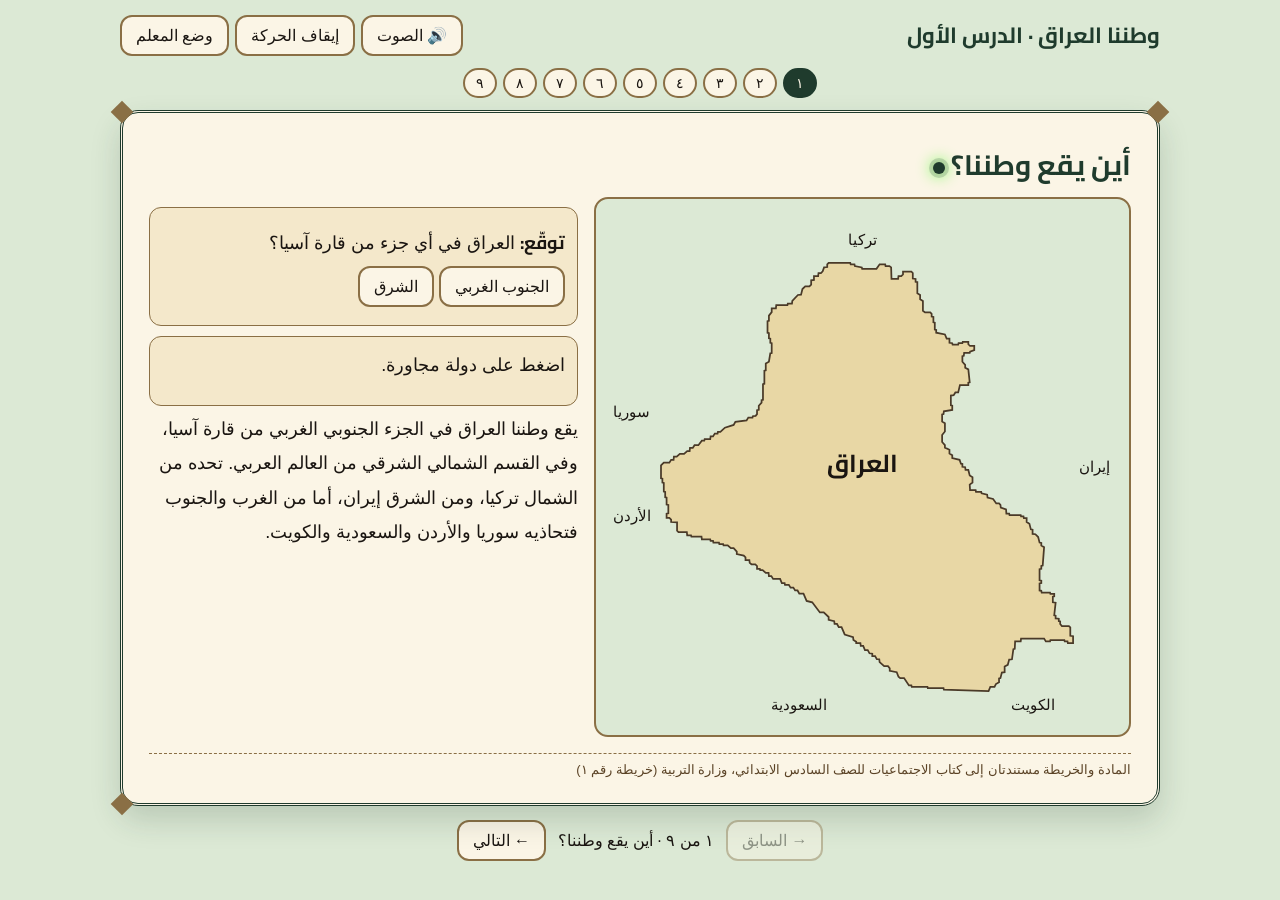
==== index.html @ aaa88613 "Add files via upload" ====
<!DOCTYPE html>
<html lang="ar" dir="rtl">
<head>
<meta charset="utf-8">
<meta name="viewport" content="width=device-width,initial-scale=1">
<link href="https://fonts.googleapis.com/css2?family=Cairo:wght@400;700;800&display=swap" rel="stylesheet">
<title>وطننا العراق — الدرس الأول</title>
<style>
@font-face{font-family:'Cairo';src:local('Cairo'),local('Cairo Regular'),local('Cairo-Regular');}
:root{--olive:#DCE9D5;--cream:#FBF5E6;--card:#F4E8CB;--green:#1F3B2D;--ink:#1A1511;--brown:#5B4326;--line:#8A6F45;--red:#7A1212;--gold:#B8860B;}
*{box-sizing:border-box}
body{margin:0;min-height:100vh;font-family:'Cairo',Tahoma,sans-serif;color:var(--ink);background:var(--olive);padding:14px;display:flex;flex-direction:column;align-items:center}
header{width:100%;max-width:1040px;display:flex;justify-content:space-between;align-items:center;flex-wrap:wrap;gap:8px}
header h1{margin:0;font-size:22px;color:var(--green)}
.tools{display:flex;gap:6px}
button{font-family:inherit;border:2px solid var(--line);background:var(--cream);color:var(--ink);padding:9px 14px;border-radius:12px;cursor:pointer;font-size:16px}
button:disabled{opacity:.4;cursor:default}
button.on{background:var(--green);color:var(--cream);border-color:var(--green)}
.dots{display:flex;gap:6px;flex-wrap:wrap;justify-content:center;margin:12px 0}
.dots button{padding:5px 11px;font-size:14px;border-radius:20px}
.frame{position:relative;width:100%;max-width:1040px;min-height:540px;background:var(--cream);border:3px double var(--green);border-radius:18px;padding:26px;box-shadow:0 14px 30px rgba(31,59,45,.18);animation:enter .6s ease both}
.frame::before,.frame::after,.c2{content:"";position:absolute;width:16px;height:16px;background:var(--line);transform:rotate(45deg)}
.frame::before{top:-9px;right:-9px}.frame::after{bottom:-9px;left:-9px}
.c2{top:-9px;left:-9px}
h2{margin:0 0 6px;font-size:28px;color:var(--green)}
h3{margin:12px 0 6px;font-size:19px;color:var(--brown)}
p{margin:6px 0;line-height:1.9;font-size:18px}
.src{font-size:13px;color:var(--brown);margin-top:16px;border-top:1px dashed var(--line);padding-top:8px}
.glow{display:inline-block;width:12px;height:12px;border-radius:50%;background:var(--green);box-shadow:0 0 0 4px rgba(31,59,45,.18),0 0 14px 4px rgba(57,255,20,.45);margin-left:6px;vertical-align:middle}
.grid2{display:grid;grid-template-columns:1.25fr 1fr;gap:16px;align-items:start}
.map{background:var(--olive);border:2px solid var(--line);border-radius:14px;padding:8px}
.map svg{width:100%;max-height:520px;display:block}
.nb{cursor:pointer}
.nb text{font-family:inherit;font-size:44px;fill:var(--ink)}
.nb:hover text{fill:var(--red);font-weight:700}
.rg{cursor:pointer;stroke:#4A3A28;stroke-width:3;transition:fill .6s,opacity .3s}
.rg:hover{opacity:.9}
.rg.hit{stroke:var(--gold);stroke-width:8}
.water{fill:#2F6F9A;opacity:.85;transition:opacity .6s}
.water.hi{opacity:1;filter:drop-shadow(0 0 6px #7fd3ff)}
.dam{cursor:pointer;transition:r .3s}
.dam:hover{r:26}
.info{background:var(--card);border:1px solid var(--line);border-radius:12px;padding:12px;margin-top:10px;min-height:70px;font-size:18px;line-height:1.8}
.chips{display:flex;flex-wrap:wrap;gap:8px;margin-top:8px}
.chip{background:var(--card);border:2px solid var(--line);border-radius:22px;padding:8px 14px;font-size:17px;cursor:pointer}
.chip.sel{background:var(--green);color:var(--cream);border-color:var(--green)}
.chip.done{background:#DCE9D5;border-color:var(--green)}
.box{background:var(--card);border:1px solid var(--line);border-radius:12px;padding:12px;margin-top:10px}
.ok{color:var(--green);font-weight:700}
.bad{color:var(--red);font-weight:700}
.q{margin-bottom:12px;padding-bottom:10px;border-bottom:1px dashed var(--line)}
.q button{display:block;width:100%;text-align:right;margin:5px 0;font-size:17px}
.timer{font-size:54px;font-weight:700;color:var(--red);text-align:center}
.players{display:grid;grid-template-columns:1fr 1fr;gap:14px}
.player{background:var(--card);border:3px solid var(--green);border-radius:16px;padding:14px;text-align:center}
.player.live{background:#DCE9D5;box-shadow:0 0 0 4px rgba(57,255,20,.35)}
.player .pts{font-size:46px;font-weight:700;color:var(--green)}
.player button{width:100%;font-size:20px;padding:14px;margin-top:8px}
.slider{width:100%;accent-color:var(--red);margin-top:10px}
.zone{font-size:22px;font-weight:700;color:var(--green);margin-top:6px}
.stars{font-size:34px;letter-spacing:4px;color:var(--gold)}
.idcard{background:var(--cream);border:4px double var(--green);border-radius:18px;padding:22px;max-width:640px;margin:0 auto}
.idcard h3{text-align:center;font-size:24px;color:var(--green)}
.idcard li{margin:6px 0;font-size:17px;line-height:1.8}
.idcard ul{padding-right:20px}
.teach .frame p,.teach .info{font-size:24px}
.teach h2{font-size:34px}
@keyframes enter{from{opacity:0;transform:translateY(14px)}to{opacity:1;transform:none}}
.still *{animation:none!important;transition:none!important}
@media (max-width:760px){.grid2,.players{grid-template-columns:1fr}h2{font-size:23px}.frame{padding:18px}}
@media print{body{background:#fff;padding:0}body *{visibility:hidden}#idcard,#idcard *{visibility:visible}#idcard{position:absolute;left:0;top:0;width:100%;max-width:none}header,.dots,.ctrl,.src{display:none}}
</style>
</head>
<body>
<header>
  <h1>وطننا العراق · الدرس الأول</h1>
  <div class="tools">
    <button id="mute">🔊 الصوت</button>
    <button id="still">إيقاف الحركة</button>
    <button id="teach">وضع المعلم</button>
  </div>
</header>
<div class="dots" id="dots"></div>
<main class="frame" id="stage"><span class="c2"></span></main>
<div class="ctrl" style="display:flex;gap:10px;margin-top:14px;align-items:center">
  <button id="prev">→ السابق</button>
  <span id="prog" style="min-width:160px;text-align:center"></span>
  <button id="next">← التالي</button>
</div>

<script>
const $ = s => document.querySelector(s);
const AR = '٠١٢٣٤٥٦٧٨٩';
const toAr = n => String(n).replace(/\d/g, d => AR[d]);
const SH = {"mountain": {"paths": ["M145,1191 L145,1224 L210,1224 L210,1191 Z", "M591,177 L591,184 L579,194 L579,201 L583,202 L583,214 L591,222 L599,222 L604,234 L624,234 L625,247 L629,248 L629,255 L633,259 L686,259 L687,255 L703,255 L708,264 L713,265 L713,272 L717,273 L717,284 L721,285 L721,289 L728,284 L733,268 L741,268 L746,276 L770,276 L771,284 L767,285 L766,290 L750,290 L750,330 L754,331 L754,335 L762,335 L767,343 L778,343 L779,347 L783,347 L792,356 L792,364 L820,364 L824,360 L824,348 L833,343 L842,330 L866,326 L871,335 L875,336 L875,343 L871,344 L871,351 L875,352 L875,376 L871,380 L875,381 L875,389 L880,390 L880,397 L888,402 L892,418 L900,423 L900,456 L908,456 L913,464 L920,464 L925,469 L925,476 L929,476 L930,481 L934,482 L934,489 L945,489 L945,482 L954,476 L954,473 L945,472 L945,465 L950,464 L950,457 L966,456 L971,464 L980,465 L980,493 L975,498 L959,498 L959,502 L955,503 L955,514 L959,515 L959,522 L966,522 L967,527 L970,527 L970,515 L975,514 L976,510 L1000,510 L1004,482 L1000,481 L1000,469 L995,468 L995,461 L987,460 L987,444 L983,443 L983,436 L979,435 L979,427 L983,426 L984,414 L991,414 L992,410 L1004,410 L1008,414 L1008,407 L1016,406 L1016,402 L1008,394 L1001,394 L1000,390 L992,390 L991,394 L955,394 L954,390 L945,389 L945,377 L941,373 L925,373 L924,369 L908,368 L908,361 L912,360 L912,356 L904,355 L904,331 L899,330 L899,311 L888,311 L887,306 L870,301 L870,273 L874,269 L866,268 L866,256 L854,256 L853,252 L845,251 L849,235 L858,234 L858,231 L853,230 L853,223 L849,222 L849,215 L845,214 L845,210 L837,209 L837,202 L841,198 L837,197 L837,189 L833,185 L829,185 L828,189 L821,189 L820,194 L813,194 L808,206 L788,210 L788,218 L779,219 L778,210 L770,209 L770,198 L783,193 L774,177 L754,177 L750,173 L749,177 L733,181 L732,185 L725,185 L724,181 L700,185 L699,181 L691,180 L691,173 L683,173 L682,169 L662,169 L657,160 L650,160 L649,164 L633,164 L632,169 L621,169 L620,160 L616,160 L615,164 L604,164 L604,168 L595,177 Z"]}, "undulating": {"paths": ["M145,1241 L145,1249 L149,1250 L149,1257 L145,1258 L145,1274 L202,1274 L203,1269 L210,1269 L210,1241 Z", "M445,290 L445,301 L437,302 L437,314 L457,314 L462,322 L482,322 L483,326 L532,326 L533,330 L540,330 L541,335 L549,335 L550,339 L599,339 L600,343 L611,343 L612,347 L620,347 L621,351 L641,351 L642,355 L649,355 L654,364 L661,364 L662,368 L666,368 L667,385 L671,386 L671,406 L667,410 L671,411 L671,456 L675,457 L675,464 L679,468 L686,468 L678,460 L678,452 L686,451 L687,456 L692,457 L692,464 L700,465 L699,473 L687,473 L687,476 L691,476 L692,481 L708,497 L724,497 L725,502 L732,502 L733,506 L749,510 L767,531 L775,532 L779,547 L783,547 L784,552 L792,557 L792,564 L796,565 L796,572 L800,573 L804,589 L809,590 L809,598 L816,598 L821,603 L821,610 L834,619 L838,635 L845,635 L846,639 L853,635 L853,611 L837,602 L837,594 L833,593 L834,585 L845,585 L846,593 L850,594 L850,602 L862,602 L871,618 L880,619 L880,635 L884,636 L888,652 L892,653 L892,664 L900,665 L900,673 L916,677 L921,689 L930,690 L930,698 L934,699 L934,719 L938,720 L938,727 L946,735 L950,735 L967,756 L975,756 L976,764 L983,764 L984,769 L1001,774 L1001,785 L1005,786 L1005,798 L1008,798 L1008,790 L1012,789 L1012,778 L1016,774 L1004,764 L1004,757 L991,756 L991,749 L995,745 L987,744 L987,736 L984,736 L983,745 L975,744 L975,732 L983,731 L979,724 L958,723 L958,711 L950,710 L950,703 L945,702 L945,695 L937,689 L933,674 L925,674 L924,678 L916,677 L916,665 L929,664 L929,653 L933,652 L933,644 L937,643 L933,639 L937,619 L933,615 L920,614 L920,607 L924,603 L916,602 L916,594 L924,593 L930,585 L945,585 L946,581 L954,581 L954,573 L950,572 L950,548 L954,547 L955,539 L962,539 L963,531 L970,531 L971,527 L975,527 L975,523 L970,522 L970,511 L975,510 L976,506 L987,506 L991,510 L992,502 L1000,502 L1001,510 L1004,510 L1004,503 L1008,502 L1008,498 L1004,497 L1004,490 L1001,490 L1000,498 L979,497 L979,473 L983,472 L983,465 L987,461 L983,465 L976,465 L975,486 L959,486 L958,465 L970,464 L966,457 L951,457 L951,464 L946,465 L946,472 L951,473 L951,481 L946,482 L945,490 L934,490 L933,482 L924,476 L924,469 L920,465 L913,465 L908,457 L899,456 L899,423 L891,418 L887,402 L879,397 L879,390 L874,389 L874,352 L870,351 L870,344 L874,343 L874,327 L854,327 L853,331 L842,331 L842,335 L825,348 L825,360 L820,365 L792,365 L791,356 L783,348 L779,348 L778,344 L767,344 L762,336 L754,336 L753,331 L749,330 L749,290 L766,289 L766,285 L770,284 L770,273 L766,277 L746,277 L737,265 L733,265 L733,276 L729,277 L729,284 L717,285 L716,273 L712,272 L712,265 L708,265 L703,256 L687,256 L686,260 L633,260 L628,255 L628,248 L624,247 L624,235 L604,235 L599,230 L599,223 L591,223 L582,214 L582,202 L578,201 L578,194 L582,193 L582,189 L575,189 L575,197 L566,198 L562,202 L562,209 L554,210 L554,222 L545,231 L537,231 L533,235 L533,243 L525,244 L525,255 L520,256 L515,265 L508,265 L500,273 L499,281 L487,281 L486,285 L470,285 L466,281 L465,290 Z"]}, "plain": {"paths": ["M562,661 L562,664 L570,664 L575,669 L571,685 L575,689 L579,685 L586,685 L591,702 L595,702 L596,710 L604,715 L604,727 L608,728 L608,739 L612,740 L612,756 L616,757 L616,764 L612,765 L612,777 L616,781 L625,782 L625,794 L632,794 L637,802 L645,802 L650,807 L650,815 L646,819 L650,820 L650,827 L654,828 L654,835 L658,836 L658,840 L667,845 L667,852 L674,856 L674,824 L678,823 L678,816 L682,815 L682,790 L691,789 L692,794 L699,794 L704,799 L704,806 L708,807 L708,819 L713,820 L713,835 L717,836 L717,840 L729,841 L729,856 L725,857 L729,861 L729,877 L721,878 L720,882 L708,882 L708,890 L717,895 L717,902 L721,906 L732,906 L733,911 L738,912 L738,936 L746,937 L746,956 L742,957 L742,965 L757,961 L758,969 L763,970 L763,981 L767,982 L767,998 L771,994 L778,994 L779,998 L791,998 L792,1002 L799,1002 L800,1015 L804,1019 L812,1019 L817,1024 L817,1032 L824,1032 L829,1037 L829,1044 L842,1045 L842,1061 L874,1065 L875,1069 L880,1070 L880,1077 L884,1078 L884,1086 L888,1090 L892,1086 L904,1086 L917,1107 L941,1107 L942,1111 L958,1111 L963,1103 L970,1103 L971,1119 L983,1119 L988,1128 L996,1133 L996,1144 L1009,1145 L1009,1157 L1013,1153 L1021,1153 L1022,1161 L1046,1161 L1047,1165 L1054,1165 L1055,1169 L1096,1169 L1097,1178 L1093,1182 L1097,1186 L1104,1186 L1109,1178 L1117,1178 L1118,1186 L1113,1187 L1113,1194 L1121,1194 L1122,1199 L1137,1199 L1138,1203 L1146,1203 L1151,1211 L1167,1211 L1168,1215 L1217,1215 L1218,1219 L1233,1219 L1234,1224 L1242,1224 L1247,1232 L1254,1232 L1260,1240 L1264,1236 L1271,1236 L1272,1240 L1279,1240 L1280,1244 L1288,1244 L1289,1249 L1304,1249 L1304,1229 L1297,1229 L1296,1220 L1292,1219 L1292,1212 L1296,1208 L1288,1200 L1272,1200 L1271,1195 L1267,1194 L1267,1187 L1263,1186 L1263,1179 L1254,1178 L1254,1170 L1250,1169 L1250,1162 L1246,1161 L1246,1141 L1250,1140 L1250,1133 L1246,1132 L1246,1116 L1250,1115 L1250,1108 L1239,1108 L1238,1104 L1218,1108 L1217,1104 L1208,1103 L1208,1020 L1217,1015 L1217,1008 L1221,1007 L1221,974 L1213,969 L1213,962 L1208,961 L1208,953 L1204,949 L1192,948 L1192,937 L1179,936 L1179,928 L1188,927 L1188,924 L1179,919 L1179,912 L1171,906 L1171,899 L1163,895 L1162,886 L1155,886 L1154,882 L1147,882 L1146,886 L1130,886 L1129,882 L1122,882 L1121,878 L1113,878 L1104,861 L1096,860 L1096,853 L1092,857 L1084,857 L1083,845 L1079,841 L1067,841 L1066,832 L1055,832 L1054,824 L1047,824 L1046,820 L1017,820 L1016,816 L1009,816 L1008,807 L1004,806 L1004,786 L1000,785 L1000,774 L992,774 L991,770 L984,770 L983,765 L976,765 L975,761 L971,761 L954,744 L950,736 L946,736 L937,727 L937,720 L933,719 L933,699 L929,698 L929,690 L921,690 L916,685 L916,678 L900,674 L899,665 L883,660 L887,644 L884,644 L883,649 L867,653 L866,644 L858,636 L838,636 L837,628 L833,627 L833,619 L829,619 L820,610 L820,603 L816,599 L809,599 L808,594 L779,590 L778,586 L771,586 L770,582 L763,582 L762,578 L758,578 L753,569 L742,569 L741,573 L717,573 L712,568 L712,561 L708,561 L707,565 L700,565 L699,569 L692,569 L691,573 L671,573 L666,582 L658,582 L657,586 L633,586 L632,590 L625,590 L625,598 L621,599 L621,631 L625,632 L625,648 L629,649 L629,668 L632,668 L632,611 L637,606 L645,606 L650,611 L650,627 L654,628 L654,639 L658,643 L667,644 L671,660 L696,682 L696,694 L700,695 L700,702 L696,703 L695,711 L679,715 L679,719 L683,720 L682,728 L654,728 L653,724 L629,724 L628,720 L621,720 L620,715 L615,714 L615,707 L603,698 L603,690 L595,685 L595,678 L591,678 L590,682 L579,682 L578,669 L570,661 Z"]}, "western": {"paths": ["M206,1337 L202,1336 L202,1329 L191,1329 L190,1337 L149,1337 L149,1349 L140,1350 L140,1357 L148,1357 L149,1365 L206,1365 Z", "M140,1304 L140,1307 L145,1308 L145,1315 L198,1315 L199,1320 L202,1320 L202,1316 L210,1315 L210,1308 L215,1307 L215,1291 L211,1291 L210,1287 L203,1287 L202,1279 L199,1279 L198,1287 L166,1287 L165,1279 L157,1279 L157,1286 L145,1291 L145,1303 Z", "M433,311 L437,315 L437,326 L429,327 L429,343 L433,344 L433,364 L437,365 L437,372 L441,373 L441,385 L437,389 L445,390 L445,418 L437,419 L437,439 L433,440 L433,447 L424,448 L424,451 L429,452 L429,468 L420,469 L420,476 L424,477 L424,497 L420,498 L420,502 L424,503 L424,514 L420,515 L420,543 L416,544 L420,548 L420,556 L404,569 L404,581 L399,582 L399,593 L395,594 L395,602 L390,607 L374,607 L373,611 L345,615 L344,619 L337,619 L332,628 L324,628 L323,632 L316,632 L311,640 L295,644 L290,653 L274,657 L269,665 L262,665 L261,669 L253,669 L249,665 L248,669 L241,669 L240,678 L220,682 L219,695 L211,695 L210,690 L207,690 L207,698 L202,703 L195,703 L190,711 L182,711 L181,715 L174,715 L173,711 L169,715 L161,715 L161,727 L153,728 L148,736 L136,736 L135,732 L128,736 L128,744 L124,745 L124,760 L128,761 L128,777 L132,778 L132,794 L136,795 L140,835 L145,836 L145,856 L149,857 L149,869 L153,870 L153,877 L140,878 L140,885 L144,885 L145,890 L157,902 L174,903 L174,911 L178,912 L178,923 L170,924 L174,931 L198,931 L199,936 L206,936 L207,940 L244,944 L249,952 L273,952 L274,956 L290,956 L291,961 L306,961 L307,965 L315,965 L316,973 L332,973 L337,986 L344,986 L349,994 L357,994 L362,1002 L369,1002 L378,1015 L394,1019 L399,1032 L407,1032 L412,1040 L419,1040 L424,1048 L432,1048 L437,1057 L448,1057 L454,1065 L465,1065 L470,1073 L486,1077 L487,1082 L494,1082 L500,1090 L511,1090 L516,1095 L516,1103 L524,1103 L525,1107 L533,1108 L537,1123 L549,1123 L550,1132 L565,1136 L566,1144 L570,1144 L575,1153 L582,1153 L591,1165 L599,1165 L604,1170 L604,1178 L615,1178 L616,1186 L620,1186 L629,1195 L629,1199 L636,1199 L637,1203 L641,1203 L646,1208 L646,1219 L650,1220 L650,1224 L653,1224 L654,1219 L661,1219 L662,1228 L670,1228 L679,1240 L686,1240 L687,1244 L692,1245 L692,1249 L699,1249 L704,1261 L712,1261 L729,1282 L738,1283 L738,1290 L746,1291 L746,1295 L754,1300 L754,1307 L766,1307 L779,1324 L787,1324 L792,1332 L799,1332 L800,1340 L808,1340 L813,1349 L820,1349 L825,1354 L825,1361 L841,1365 L842,1370 L937,1374 L942,1382 L946,1378 L966,1378 L967,1382 L971,1378 L991,1378 L992,1382 L1033,1382 L1034,1386 L1050,1386 L1051,1382 L1062,1382 L1072,1370 L1079,1370 L1079,1362 L1087,1357 L1087,1350 L1096,1345 L1096,1337 L1101,1332 L1108,1332 L1108,1316 L1117,1311 L1117,1296 L1129,1295 L1129,1283 L1133,1282 L1129,1278 L1129,1266 L1133,1265 L1133,1258 L1137,1257 L1138,1244 L1146,1244 L1151,1236 L1175,1236 L1176,1232 L1213,1232 L1214,1236 L1221,1236 L1222,1240 L1246,1240 L1247,1236 L1254,1236 L1254,1233 L1247,1233 L1242,1225 L1234,1225 L1233,1220 L1218,1220 L1217,1216 L1168,1216 L1167,1212 L1151,1212 L1146,1204 L1138,1204 L1137,1200 L1122,1200 L1121,1195 L1113,1195 L1112,1187 L1117,1186 L1117,1179 L1109,1179 L1104,1187 L1097,1187 L1096,1170 L1055,1170 L1054,1166 L1038,1162 L1037,1158 L1033,1162 L1022,1162 L1021,1154 L1008,1153 L1008,1137 L1005,1137 L1004,1145 L996,1145 L995,1133 L987,1128 L987,1124 L983,1120 L970,1119 L970,1104 L963,1104 L958,1112 L942,1112 L941,1108 L917,1108 L912,1099 L908,1098 L908,1091 L900,1087 L899,1083 L895,1087 L884,1087 L883,1078 L879,1077 L879,1070 L875,1070 L874,1066 L842,1062 L841,1045 L829,1045 L828,1037 L816,1032 L816,1024 L799,1015 L799,1003 L766,994 L766,987 L770,986 L770,982 L762,981 L762,970 L757,969 L757,962 L750,962 L749,966 L741,965 L741,957 L745,956 L745,945 L749,941 L737,936 L737,912 L732,911 L732,903 L728,907 L721,907 L716,902 L716,895 L708,891 L707,886 L696,886 L695,882 L686,881 L682,866 L666,852 L666,845 L662,845 L657,836 L653,835 L653,828 L649,827 L649,807 L645,803 L637,803 L632,795 L625,795 L624,782 L616,782 L611,777 L611,765 L615,764 L615,757 L611,756 L611,740 L607,739 L607,728 L603,727 L603,715 L590,706 L586,682 L595,681 L604,690 L604,698 L616,707 L616,714 L620,714 L621,719 L628,719 L629,723 L653,723 L654,727 L686,727 L682,720 L675,720 L674,715 L662,715 L661,711 L650,711 L649,707 L642,707 L641,699 L636,698 L636,682 L632,681 L632,674 L628,673 L628,649 L624,648 L624,640 L620,639 L620,599 L624,598 L624,590 L632,589 L633,585 L657,585 L658,581 L666,581 L671,572 L691,572 L692,568 L699,568 L700,564 L712,564 L717,572 L741,572 L742,568 L753,568 L763,581 L770,581 L771,585 L778,585 L779,589 L791,589 L792,593 L803,593 L803,586 L799,585 L799,573 L795,572 L791,557 L783,552 L783,548 L778,547 L778,540 L749,511 L742,511 L741,507 L725,503 L724,498 L708,498 L691,481 L691,477 L687,477 L674,464 L674,457 L670,456 L670,411 L666,410 L670,386 L666,385 L666,369 L662,369 L661,365 L654,365 L649,356 L642,356 L641,352 L621,352 L620,348 L608,348 L607,344 L600,344 L599,340 L546,340 L545,336 L540,335 L540,331 L533,331 L532,327 L483,327 L482,323 L462,323 L457,315 Z"]}, "water": {"paths": ["M1247,1241 L1247,1249 L1243,1250 L1247,1254 L1247,1274 L1260,1275 L1260,1290 L1268,1296 L1268,1311 L1260,1312 L1259,1316 L1251,1316 L1250,1308 L1254,1304 L1243,1304 L1242,1308 L1234,1308 L1226,1316 L1218,1332 L1225,1332 L1226,1340 L1233,1340 L1234,1336 L1254,1336 L1255,1345 L1264,1346 L1264,1353 L1268,1354 L1268,1374 L1272,1375 L1272,1382 L1276,1383 L1276,1391 L1280,1392 L1280,1399 L1289,1404 L1289,1416 L1301,1421 L1301,1445 L1317,1445 L1317,1379 L1321,1378 L1317,1374 L1317,1258 L1313,1257 L1313,1250 L1297,1250 L1296,1254 L1289,1254 L1288,1250 L1280,1250 L1279,1245 L1272,1245 L1271,1241 L1264,1241 L1263,1245 L1251,1245 Z", "M202,1169 L202,1158 L198,1154 L191,1154 L190,1149 L186,1149 L181,1158 L174,1158 L173,1154 L169,1158 L153,1154 L153,1161 L169,1165 L170,1173 L185,1173 L186,1178 L198,1178 L198,1170 Z", "M687,782 L687,789 L683,790 L683,815 L679,816 L679,823 L675,824 L675,840 L679,841 L679,848 L683,849 L683,869 L691,873 L700,885 L707,885 L708,881 L720,881 L721,877 L728,877 L728,861 L716,856 L716,849 L720,845 L716,844 L716,836 L712,835 L712,820 L707,819 L707,807 L703,806 L703,799 L699,795 L691,794 L691,782 Z", "M667,769 L678,769 L679,773 L695,773 L699,757 L671,757 L667,761 Z", "M859,611 L859,639 L867,644 L867,652 L874,652 L870,648 L870,640 L879,639 L879,632 L874,631 L874,624 Z", "M637,603 L637,610 L633,611 L633,681 L646,690 L646,698 L650,699 L650,706 L654,710 L674,710 L675,714 L695,710 L695,703 L699,702 L699,695 L695,694 L695,682 L691,686 L682,685 L682,669 L670,660 L666,644 L658,644 L653,639 L653,628 L649,627 L649,611 L641,603 Z", "M512,599 L516,614 L524,618 L529,627 L533,623 L540,623 L546,631 L553,631 L561,623 L561,611 L553,603 L533,603 L532,599 L516,603 Z", "M178,394 L182,401 L194,401 L190,394 Z", "M854,340 L854,343 L859,344 L859,351 L850,352 L850,355 L854,356 L854,360 L862,360 L862,356 L866,355 L866,340 Z", "M462,152 L462,159 L466,163 L470,159 L482,159 L482,156 L470,156 L469,148 Z"]}, "outline": {"paths": ["M604,160 L600,164 L600,172 L591,173 L587,184 L582,189 L575,189 L574,198 L562,198 L562,209 L554,210 L554,222 L549,227 L537,227 L529,235 L525,251 L516,252 L500,269 L499,277 L487,277 L486,281 L454,281 L453,290 L441,290 L441,301 L433,311 L433,326 L429,327 L429,360 L433,361 L433,376 L437,377 L437,389 L441,390 L441,418 L437,419 L433,443 L424,448 L424,468 L420,469 L420,506 L416,507 L416,552 L412,553 L412,560 L404,569 L404,581 L399,582 L399,593 L395,598 L387,599 L386,603 L374,603 L369,611 L337,615 L332,624 L307,632 L294,644 L287,644 L286,649 L278,649 L273,657 L266,657 L265,665 L249,665 L248,669 L241,669 L231,682 L220,682 L215,690 L207,690 L206,699 L199,699 L190,707 L178,707 L169,715 L161,715 L160,724 L153,724 L148,732 L132,732 L124,740 L124,777 L128,778 L128,789 L132,790 L132,815 L136,816 L136,831 L140,832 L140,852 L145,853 L145,877 L140,878 L140,890 L148,890 L153,895 L153,902 L170,903 L170,927 L174,931 L198,931 L199,940 L210,940 L211,944 L240,944 L241,952 L265,952 L266,956 L273,956 L274,961 L290,961 L291,965 L302,965 L303,969 L315,969 L324,977 L332,977 L341,987 L341,994 L361,998 L366,1003 L366,1011 L377,1011 L378,1019 L383,1023 L394,1023 L399,1028 L399,1036 L407,1036 L408,1040 L415,1040 L424,1048 L432,1048 L433,1057 L440,1057 L445,1065 L465,1065 L470,1077 L478,1077 L479,1082 L490,1082 L495,1090 L503,1090 L508,1098 L515,1098 L520,1107 L532,1107 L541,1128 L557,1132 L579,1161 L590,1161 L604,1174 L604,1182 L620,1186 L621,1194 L628,1194 L633,1203 L641,1203 L650,1224 L674,1232 L675,1240 L683,1245 L683,1249 L695,1249 L696,1257 L703,1257 L708,1269 L716,1269 L721,1278 L729,1279 L729,1286 L737,1286 L742,1295 L749,1295 L750,1303 L763,1315 L774,1315 L779,1321 L779,1328 L799,1332 L804,1345 L809,1349 L820,1349 L834,1370 L841,1370 L842,1374 L887,1374 L888,1378 L933,1378 L934,1382 L1062,1386 L1067,1374 L1079,1374 L1083,1366 L1092,1361 L1092,1350 L1096,1349 L1100,1333 L1108,1332 L1108,1316 L1117,1311 L1121,1296 L1129,1295 L1133,1266 L1137,1265 L1138,1244 L1154,1244 L1155,1236 L1221,1236 L1226,1244 L1238,1244 L1239,1240 L1279,1240 L1280,1244 L1288,1244 L1289,1249 L1304,1249 L1304,1229 L1296,1228 L1296,1204 L1292,1200 L1272,1200 L1267,1194 L1267,1187 L1263,1186 L1263,1179 L1254,1178 L1254,1170 L1250,1169 L1254,1133 L1246,1132 L1246,1116 L1250,1115 L1250,1108 L1239,1108 L1238,1104 L1214,1104 L1213,1099 L1208,1098 L1208,1078 L1213,1077 L1213,1070 L1208,1069 L1208,1037 L1213,1036 L1213,1028 L1217,1027 L1221,974 L1213,969 L1213,962 L1208,961 L1204,945 L1196,937 L1188,936 L1188,924 L1183,923 L1179,907 L1171,902 L1171,891 L1163,891 L1162,886 L1155,886 L1154,882 L1122,882 L1121,878 L1113,878 L1112,866 L1097,861 L1096,853 L1092,849 L1084,849 L1075,836 L1059,832 L1058,824 L1042,820 L1041,816 L1026,816 L1025,811 L1009,811 L1008,795 L1016,789 L1016,774 L1008,769 L1004,753 L996,753 L995,745 L987,744 L987,736 L983,735 L979,724 L958,719 L958,711 L950,706 L950,695 L937,689 L937,682 L929,673 L929,653 L937,643 L937,619 L929,614 L929,594 L933,593 L934,585 L958,581 L958,569 L954,568 L954,540 L962,539 L967,531 L975,531 L980,510 L1004,510 L1004,503 L1008,502 L1004,465 L995,460 L995,452 L987,443 L987,427 L991,426 L992,418 L1008,418 L1009,414 L1021,410 L1021,398 L1009,398 L1004,393 L1004,386 L988,386 L987,390 L976,390 L975,394 L959,394 L958,390 L950,389 L950,377 L942,377 L937,365 L912,360 L912,352 L908,351 L908,331 L904,330 L904,315 L899,314 L899,306 L895,302 L880,302 L874,297 L874,269 L866,264 L866,252 L858,247 L858,215 L853,214 L853,206 L845,205 L845,189 L841,185 L817,185 L817,193 L812,198 L804,198 L803,206 L784,206 L783,173 L778,169 L767,169 L766,164 L750,164 L741,177 L700,177 L699,173 L679,169 L678,164 L667,164 L666,160 Z"]}};
const VIEW = "0 0 1401 1489";
const IRAQ_D = SH.outline.paths.join(' ');

/* ---------- الصوت ---------- */
let ac = null, osc = null, gain = null, stopT = null, muted = false;
function audio(){ if(!ac){ try{ ac = new (window.AudioContext||window.webkitAudioContext)(); }catch(e){ return null; } } if(ac.state==='suspended') ac.resume(); return ac; }
function tone(f){ if(muted) return; const c = audio(); if(!c) return;
  if(!osc){ osc = c.createOscillator(); gain = c.createGain(); gain.gain.value = 0; osc.type='sine'; osc.connect(gain).connect(c.destination); osc.start(); }
  osc.frequency.setTargetAtTime(f, c.currentTime, 0.03); gain.gain.setTargetAtTime(0.06, c.currentTime, 0.03);
  clearTimeout(stopT); stopT = setTimeout(silence, 1500); }
function silence(){ if(gain && ac) gain.gain.setTargetAtTime(0, ac.currentTime, 0.05); }
function blip(ok){ if(muted) return; const c = audio(); if(!c) return; const o = c.createOscillator(), g = c.createGain();
  o.type='triangle'; o.frequency.value = ok===false ? 220 : 660; g.gain.value = 0.05; o.connect(g).connect(c.destination); o.start(); o.stop(c.currentTime+0.18); }
$('#mute').onclick = () => { muted = !muted; $('#mute').textContent = muted ? '🔇 مكتوم' : '🔊 الصوت'; if(muted) silence(); };
$('#still').onclick = () => { document.body.classList.toggle('still'); $('#still').classList.toggle('on'); };
$('#teach').onclick = () => { document.body.classList.toggle('teach'); $('#teach').classList.toggle('on'); };

/* ---------- الخريطة: أشكال مستخرجة من خريطة الكتاب رقم (١) ---------- */
const NB = { 'تركيا':'تحدّ العراق من الشمال.', 'إيران':'تحدّ العراق من الشرق.', 'سوريا':'تحاذي العراق من الغرب.', 'الأردن':'تحاذي العراق من الغرب.', 'السعودية':'تحاذي العراق من الغرب والجنوب.', 'الكويت':'تحاذي العراق من الجنوب.' };
const NB_POS = [['تركيا',700,110],['إيران',1365,760],['سوريا',40,600],['الأردن',40,900],['السعودية',520,1440],['الكويت',1190,1440]];
function neighbours(){ return NB_POS.map(([n,x,y]) => `<g class="nb" data-n="${n}"><text x="${x}" y="${y}" text-anchor="middle">${n}</text></g>`).join(''); }
const REG = [
  { id:'mt', n:'المنطقة الجبلية', key:'mountain', d:'تنتشر الجبال في الأقسام الشمالية والشمالية الشرقية من العراق.' },
  { id:'ud', n:'المنطقة المتموجة', key:'undulating', d:'تمتد المناطق المتموجة إلى الجنوب الغربي من المنطقة الجبلية.' },
  { id:'pl', n:'السهل الرسوبي', key:'plain', d:'في وسط العراق وجنوبه تنبسط الأرض وتصبح سهلية، ويطلق عليها تسمية السهل الرسوبي.' },
  { id:'wp', n:'الهضبة الغربية', key:'western', d:'تتكون الأقسام الغربية والجنوبية الغربية من هضبة واسعة يطلق عليها تسمية الهضبة الغربية، وهي أكبر أقسام السطح مساحة.' }
];
const REG_FILL = { mountain:'#B5652E', undulating:'#D9A46B', plain:'#A9C970', western:'#F5E9A8' };
function pathsOf(key){ return SH[key].paths.map(d => `<path d="${d}"/>`).join(''); }
function baseMap(extra){ return `<svg viewBox="${VIEW}" role="img" aria-label="خريطة العراق">${extra}</svg>`; }

/* ---------- الشاشات ---------- */
const screens = [];

/* 1 — الموقع */
screens.push({ title:'أين يقع وطننا؟', render(el){
  el.innerHTML = `
    <h2>أين يقع وطننا؟ <span class="glow"></span></h2>
    <div class="grid2">
      <div class="map">${baseMap(`<path d="${IRAQ_D}" fill="#E8D7A5" stroke="#4A3A28" stroke-width="5"/>
        <text x="700" y="760" text-anchor="middle" font-size="70" font-weight="700" fill="#1A1511">العراق</text>${neighbours()}`)}</div>
      <div>
        <div class="box">
          <p><b>توقّع:</b> العراق في أي جزء من قارة آسيا؟</p>
          <button id="g1">الجنوب الغربي</button> <button id="g2">الشرق</button>
          <p id="gr"></p>
        </div>
        <div class="info" id="info">اضغط على دولة مجاورة.</div>
        <p>يقع وطننا العراق في الجزء الجنوبي الغربي من قارة آسيا، وفي القسم الشمالي الشرقي من العالم العربي. تحده من الشمال تركيا، ومن الشرق إيران، أما من الغرب والجنوب فتحاذيه سوريا والأردن والسعودية والكويت.</p>
      </div>
    </div>
    <div class="src">المادة والخريطة مستندتان إلى كتاب الاجتماعيات للصف السادس الابتدائي، وزارة التربية (خريطة رقم ١)</div>`;
  $('#g1').onclick = () => { blip(true); $('#gr').innerHTML = '<span class="ok">صحيح.</span> العراق في الجزء الجنوبي الغربي من قارة آسيا.'; };
  $('#g2').onclick = () => { blip(false); $('#gr').innerHTML = '<span class="bad">ليس صحيحاً.</span> العراق في الجزء الجنوبي الغربي من قارة آسيا.'; };
  el.querySelectorAll('.nb').forEach(g => g.addEventListener('click', () => { blip(true); $('#info').innerHTML = `<b>${g.dataset.n}</b> ${NB[g.dataset.n]}`; }));
}});

/* 2 — أقسام السطح: اختر الاسم ثم الموقع */
screens.push({ title:'أقسام السطح', render(el){
  const done = new Set(); let sel = null;
  el.innerHTML = `
    <h2>أقسام سطح العراق</h2>
    <p>اختر اسم القسم من القائمة، ثم اضغط موقعه على الخريطة.</p>
    <div class="grid2">
      <div class="map">${baseMap(`<path d="${IRAQ_D}" fill="#fff" stroke="none"/>` + REG.map(r => `<g class="rg" data-id="${r.id}" style="fill:${REG_FILL[r.key]}">${pathsOf(r.key)}</g>`).join('') + `<path d="${IRAQ_D}" fill="none" stroke="#4A3A28" stroke-width="5"/>`)}</div>
      <div>
        <div class="chips" id="names"></div>
        <div class="info" id="info">اختر اسماً من القائمة.</div>
        <p class="small" id="score"></p>
      </div>
    </div>
    <div class="src">المصدر: كتاب الاجتماعيات للصف السادس الابتدائي، وزارة التربية (خريطة رقم ١)</div>`;
  const box = el.querySelector('#names');
  REG.forEach(r => { const c = document.createElement('span'); c.className='chip'; c.textContent = r.n; c.dataset.id = r.id;
    c.onclick = () => { if(done.has(r.id)) return; el.querySelectorAll('.chip').forEach(x => x.classList.remove('sel')); c.classList.add('sel'); sel = r.id; $('#info').textContent = 'اضغط موقع القسم على الخريطة.'; };
    box.appendChild(c); });
  el.querySelectorAll('.rg').forEach(g => g.addEventListener('click', () => {
    if(!sel){ $('#info').textContent = 'اختر اسم القسم أولاً.'; return; }
    const r = REG.find(x => x.id === g.dataset.id);
    if(sel === r.id){ blip(true); done.add(r.id); g.classList.add('hit'); el.querySelector(`.chip[data-id="${r.id}"]`).classList.add('done'); $('#info').innerHTML = `<span class="ok">صحيح.</span> ${r.d}`; }
    else { blip(false); $('#info').innerHTML = '<span class="bad">ليس هذا الموقع.</span> جرّب مرة أخرى.'; }
    sel = null; el.querySelectorAll('.chip').forEach(x => x.classList.remove('sel'));
    $('#score').textContent = `${toAr(done.size)} من ${toAr(REG.length)} أقسام`;
  }));
}});

/* 3 — المياه: الأنهار والبحيرات والسدود كما في خريطة رقم (٣) */
const DAMS = [
  { n:'الثرثار', x:700, y:600, d:'بحيرة من أهم مناطق خزن المياه وتوليد الطاقة الكهربائية.' },
  { n:'الحبانية', x:720, y:820, d:'بحيرة من أهم مناطق خزن المياه وتوليد الطاقة الكهربائية.' },
  { n:'الرزازة', x:740, y:900, d:'بحيرة من أهم مناطق خزن المياه، وهي مناطق سياحية جميلة.' },
  { n:'دوكان', x:1000, y:300, d:'بحيرة في إقليم كردستان، من أهم مناطق خزن المياه وتوليد الطاقة الكهربائية.' },
  { n:'دربندخان', x:1060, y:420, d:'بحيرة من أهم مناطق خزن المياه وتوليد الطاقة الكهربائية.' }
];
screens.push({ title:'المياه', render(el){
  el.innerHTML = `
    <h2>مياه العراق</h2>
    <p>تنقسم مصادر المياه إلى ثلاثة أنواع: الأمطار والثلوج، والمياه السطحية، والمياه الجوفية. ويعد نهر دجلة وروافده والفرات وشط العرب من أهم الموارد المائية.</p>
    <div class="grid2">
      <div class="map">${baseMap(`<path d="${IRAQ_D}" fill="#E8D7A5" stroke="#4A3A28" stroke-width="5" opacity=".7"/>
        <g id="wl">${SH.water.paths.map(d => `<path class="water" d="${d}"/>`).join('')}</g>
        ${DAMS.map((m,i) => `<g class="dam-g" data-i="${i}"><circle class="dam" cx="${m.x}" cy="${m.y}" r="18" fill="#B8860B" stroke="#1A1511" stroke-width="4"/></g>`).join('')}
        ${DAMS.map(m => `<text x="${m.x+30}" y="${m.y+10}" font-size="40" fill="#1A1511" font-weight="700">${m.n}</text>`).join('')}`)}</div>
      <div>
        <div class="chips">
          <span class="chip" data-s="أ">الأمطار والثلوج</span>
          <span class="chip" data-s="ب">المياه السطحية</span>
          <span class="chip" data-s="ج">المياه الجوفية</span>
        </div>
        <div class="info" id="info">اختر نوعاً من المياه، أو اضغط بحيرة على الخريطة.</div>
      </div>
    </div>
    <div class="src">المصدر: كتاب الاجتماعيات للصف السادس الابتدائي، وزارة التربية (خريطة رقم ٣ والنص)</div>`;
  const S = { 'أ':'الأمطار والثلوج من مصادر المياه في وطننا، وهي تغذي الأنهار والمياه الجوفية.', 'ب':'تجري على سطح الأرض، وتتمثل بالأنهار وروافدها وفروعها، والبحيرات، والأهوار والمستنقعات، والسدود.', 'ج':'مياه تحت سطح الأرض، وهي أحد المصادر المائية في وطننا.' };
  el.querySelectorAll('.chip[data-s]').forEach(c => c.onclick = () => {
    blip(true); el.querySelectorAll('#wl .water').forEach(w => w.classList.add('hi'));
    setTimeout(() => el.querySelectorAll('#wl .water').forEach(w => w.classList.remove('hi')), 1400);
    el.querySelectorAll('.chip[data-s]').forEach(x => x.classList.remove('sel')); c.classList.add('sel');
    $('#info').innerHTML = `<b>${c.textContent}:</b> ${S[c.dataset.s]}`;
  });
  el.querySelectorAll('.dam-g').forEach(g => g.addEventListener('click', () => {
    const m = DAMS[+g.dataset.i]; blip(true); $('#info').innerHTML = `<b>${m.n}:</b> ${m.d}`;
  }));
}});

/* 4 — المناخ: توقّع ثم المؤشر والمناطق تتلوّن */
screens.push({ title:'المناخ', render(el){
  el.innerHTML = `
    <h2>مناخ العراق</h2>
    <div class="box">
      <p><b>توقّع أولاً:</b> أين يزداد سقوط الأمطار، في الشمال أم في الجنوب؟</p>
      <button data-p="n">الشمال</button> <button data-p="s">الجنوب</button>
      <p id="rev"></p>
    </div>
    <div class="grid2" style="margin-top:12px">
      <div class="map">${baseMap(`<path d="${IRAQ_D}" fill="#E8D7A5" stroke="#4A3A28" stroke-width="5" opacity=".5"/>
        <line id="ln" x1="-40" x2="1440" y1="0" y2="0" stroke="#8A1F1F" stroke-width="10" stroke-dasharray="26 16"/>`)}</div>
      <div>
        <input type="range" class="slider" id="sl" min="0" max="100" value="0" aria-label="من الشمال إلى الجنوب">
        <div class="zone" id="zone"></div>
        <div class="info" id="info"></div>
        <p class="small">حرّك المؤشر من الشمال إلى الجنوب.</p>
      </div>
    </div>
    <div class="src">المصدر: كتاب الاجتماعيات للصف السادس الابتدائي، وزارة التربية (خريطة رقم ٢ والنص)</div>`;
  el.querySelectorAll('[data-p]').forEach(b => b.onclick = () => { const ok = b.dataset.p === 'n'; blip(ok);
    $('#rev').innerHTML = (ok ? '<span class="ok">صحيح.</span> ' : '<span class="bad">ليس صحيحاً.</span> ') + 'يزداد سقوط الأمطار في الأقسام الشمالية، وتقل كلما اتجهنا جنوباً.'; });
  const Y0 = 150, Y1 = 1370;
  const Z = t => t < 0.4
    ? { z:'الشمال', i:'يزداد سقوط الأمطار، ويقتصر سقوطها في فصل الشتاء. تنخفض الحرارة في الشتاء، وتكون أكثر اعتدالاً في الصيف، لذلك يسافر إليها كثيرون في الصيف للراحة والاستجمام.' }
    : { z:'الوسط والجنوب', i:'تقل الأمطار كلما اتجهنا جنوباً، ويقتصر سقوطها في الشتاء. ترتفع درجات الحرارة في فصل الصيف، وتتميز بالاعتدال في فصل الشتاء.' };
  const sl = $('#sl');
  function upd(){
    const t = sl.value/100, y = Y0 + (Y1-Y0)*t, z = Z(t);
    const ln = el.querySelector('#ln'); ln.setAttribute('y1', y); ln.setAttribute('y2', y);
    $('#zone').textContent = z.z; $('#info').textContent = z.i;
  }
  sl.addEventListener('input', () => { upd(); tone(180 + sl.value*2.6); });
  upd();
}});

/* 5 — الأمطار (نطاقات تقريبية مستخرجة من خريطة رقم ٢) */
screens.push({ title:'نطاقات الأمطار', render(el){
  const BANDS = [
    { n:'أكثر من ١٠٠٠ ملم', c:'#4A4A48', y0:-50, y1:330 },
    { n:'من ٦٠٠ إلى ١٠٠٠ ملم', c:'#8C7A68', y0:330, y1:560 },
    { n:'من ٤٠٠ إلى ٦٠٠ ملم', c:'#C8A96A', y0:560, y1:760 },
    { n:'من ١٥٠ إلى ٤٠٠ ملم', c:'#EDE4A6', y0:760, y1:1100 },
    { n:'أقل من ١٥٠ ملم', c:'#F4F1E6', y0:1100, y1:1500 }
  ];
  el.innerHTML = `
    <h2>نطاقات سقوط الأمطار</h2>
    <p>اضغط أي نطاق لتعرف مقدار الأمطار فيه. النطاقات تقريبية، ومستخرجة من خريطة الكتاب رقم (٢).</p>
    <div class="grid2">
      <div class="map">${baseMap(`<defs><clipPath id="cp"><path d="${IRAQ_D}"/></clipPath></defs>
        <g clip-path="url(#cp)">${BANDS.map((b,i) => `<rect class="band" data-i="${i}" x="-100" y="${b.y0}" width="1600" height="${b.y1-b.y0}" fill="${b.c}" style="cursor:pointer"/>`).join('')}</g>
        <path d="${IRAQ_D}" fill="none" stroke="#4A3A28" stroke-width="5"/>`)}</div>
      <div>
        <div class="chips">${BANDS.map((b,i) => `<span class="chip" data-i="${i}">${b.n}</span>`).join('')}</div>
        <div class="info" id="info">اختر نطاقاً.</div>
        <p>هل معدل سقوط الأمطار متساوٍ في جميع أنحاء العراق؟ <b>جرّب الجواب بعد قراءة النطاقات.</b></p>
      </div>
    </div>
    <div class="src">المصدر: كتاب الاجتماعيات للصف السادس الابتدائي، وزارة التربية (خريطة رقم ٢)</div>`;
  const T = ['أكثر الأقسام مطراً، وتقع في أقصى الشمال.','من أكثر الأقسام مطراً بعد الشمال المرتفع.','نطاق وسط، تقل فيه الأمطار عن الشمال.','تقل فيه الأمطار كلما اتجهنا جنوباً.','أقل النطاقات مطراً، ويقع في الغرب والجنوب الغربي.'];
  const show = i => { blip(true); $('#info').innerHTML = `<b>${BANDS[i].n}:</b> ${T[i]}`; };
  el.querySelectorAll('.band').forEach(r => r.addEventListener('click', () => show(+r.dataset.i)));
  el.querySelectorAll('.chip').forEach(c => c.addEventListener('click', () => show(+c.dataset.i)));
}});

/* 6 — أقدم الحضارات: خريطة رقم (٤) تخطيطية */
const SITES = [
  { n:'نينوى', x:560, y:250, d:'مدينة أثرية شمال العراق.' },
  { n:'آشور', x:520, y:430, d:'مدينة أثرية على نهر دجلة، تنتمي إلى الحضارة الآشورية.' },
  { n:'أكد', x:770, y:760, d:'مدينة أثرية في وسط العراق، تنتمي إلى الحضارة الأكدية.' },
  { n:'بابل', x:800, y:840, d:'مدينة أثرية على نهر الفرات، تنتمي إلى الحضارة البابلية.' },
  { n:'أور', x:1060, y:1120, d:'مدينة أثرية في جنوب العراق، تنتمي إلى الحضارة السومرية.' }
];
screens.push({ title:'أقدم الحضارات', render(el){
  el.innerHTML = `
    <h2>العراق بلد الحضارات</h2>
    <div class="grid2">
      <div class="map">${baseMap(`<path d="${IRAQ_D}" fill="#E8D7A5" stroke="#4A3A28" stroke-width="5"/>
        <path d="M520,180 C560,420 620,640 780,900 C900,1080 1080,1200 1200,1280" fill="none" stroke="#2F6F9A" stroke-width="12" stroke-linecap="round"/>
        <path d="M380,300 C560,520 640,760 780,900 C900,1020 1040,1140 1200,1260" fill="none" stroke="#2F6F9A" stroke-width="12" stroke-linecap="round"/>
        <text x="300" y="1300" font-size="34" fill="#1E2F4A" font-weight="700">الفرات</text>
        <text x="1080" y="1010" font-size="34" fill="#1E2F4A" font-weight="700">دجلة</text>
        ${SITES.map((s,i) => `<g class="site" data-i="${i}" style="cursor:pointer"><circle cx="${s.x}" cy="${s.y}" r="22" fill="#7A1212" stroke="#FBF5E6" stroke-width="4"/><text x="${s.x+34}" y="${s.y+12}" font-size="42" font-weight="700" fill="#1A1511">${s.n}</text></g>`).join('')}`)}</div>
      <div>
        <div class="info" id="info">اضغط موقعاً أثرياً على الخريطة.</div>
        <div class="box">
          <p>نشأت على أرض العراق حضارات عريقة، منها السومرية والأكدية والبابلية والآشورية.</p>
          <p>العراقيون أول من اخترع الكتابة والتدوين، وأن العراق مهد القوانين والتشريعات، ومنها قوانين أور نمو وحمورابي.</p>
        </div>
        <p class="small">الخريطة تخطيطية، والمواقع تقريبية.</p>
      </div>
    </div>
    <div class="src">المصدر: كتاب الاجتماعيات للصف السادس الابتدائي، وزارة التربية (خريطة رقم ٤ والنص، ص٨ وص٩)</div>`;
  el.querySelectorAll('.site').forEach(g => g.addEventListener('click', () => { const s = SITES[+g.dataset.i]; blip(true); $('#info').innerHTML = `<b>${s.n}:</b> ${s.d}`; }));
}});

/* 7 — التحدي */
const CH = [
  { q:'في أي أقسام العراق تنتشر الجبال؟', o:['الجنوب الغربي','الشمال والشمال الشرقي','الوسط فقط'], a:1, w:'تنتشر الجبال في الأقسام الشمالية والشمالية الشرقية.' },
  { q:'أي التضاريس تشغل مساحة أكبر في العراق؟', o:['السهل الرسوبي','المنطقة المتموجة','الهضبة الغربية'], a:2, w:'تتكون الأقسام الغربية والجنوبية الغربية من هضبة واسعة.' },
  { q:'هل معدل سقوط الأمطار متساوٍ في جميع أنحاء العراق؟', o:['نعم','لا'], a:1, w:'يزداد سقوط الأمطار في الأقسام الشمالية، وتقل كلما اتجهنا جنوباً.' },
  { q:'لماذا يسافر كثير من الناس إلى الشمال في فصل الصيف؟', o:['لأن الأمطار فيه قليلة','لأن الحرارة فيه أكثر اعتدالاً','لأنه سهل منبسط'], a:1, w:'لأن درجات الحرارة تكون أكثر اعتدالاً في فصل الصيف، فيسافر الناس إليها للراحة والاستجمام.' },
  { q:'لماذا تُعد البحيرات مهمة؟', o:['لخزن المياه وتوليد الطاقة الكهربائية','لأنها تمنع سقوط الأمطار','لأنها تزيد ملوحة المياه'], a:0, w:'تعد من أهم المناطق لخزن المياه وتوليد الطاقة الكهربائية، إضافة إلى كونها مناطق سياحية.' },
  { q:'كم عدد محافظات العراق؟', o:['16','18','19'], a:1, w:'يتكون التقسيم الإداري لوطننا من ثماني عشرة محافظة.' },
  { q:'من الذي اخترع الكتابة والتدوين؟', o:['المصريون','العراقيون','الفينيقيون'], a:1, w:'ورد في الكتاب أن العراقيين أول من اخترع الكتابة والتدوين.' },
  { q:'من أشهر من وضعوا القوانين في العراق القديم؟', o:['حمورابي','الإسكندر الأكبر','صلاح الدين'], a:0, w:'من القوانين التي ذكرها الكتاب قوانين حمورابي وقوانين أور نمو.' },
  { q:'أي الحضارات التالية نشأت على أرض العراق؟', o:['السومرية','الفرعونية','الصينية'], a:0, w:'من أشهر الحضارات التي نشأت في العراق: السومرية والأكدية والبابلية والآشورية.' },
  { q:'أين يقع موقع نمريك الذي ذكره الكتاب؟', o:['شمال الموصل','جنوب البصرة','غرب الأنبار'], a:0, w:'استوطن القرى الزراعية في موقع نمريك شمالي الموصل في الألف الثامن قبل الميلاد.' }
];
screens.push({ title:'التحدي', render(el){
  let score = 0, done = 0;
  el.innerHTML = `<h2>التحدي: هل فهمت وطننا؟</h2><p>أجب عن الأسئلة، وبعد كل إجابة يظهر التفسير.</p><div id="qs"></div><div id="res"></div>
    <div class="src">المصدر: كتاب الاجتماعيات للصف السادس الابتدائي، وزارة التربية</div>`;
  const box = el.querySelector('#qs');
  CH.forEach((item,i) => { const d = document.createElement('div'); d.className='q';
    d.innerHTML = `<p><b>${toAr(i+1)}.</b> ${item.q}</p>`;
    item.o.forEach((opt,j) => { const b = document.createElement('button'); b.textContent = opt;
      b.onclick = () => { if(d.dataset.a) return; d.dataset.a='1'; done++; const right = j===item.a; if(right) score++; blip(right);
        const f = document.createElement('p'); f.innerHTML = (right ? '<span class="ok">إجابة صحيحة.</span> ' : '<span class="bad">ليست الإجابة الصحيحة.</span> ') + item.w; d.appendChild(f);
        if(done === CH.length){ const s = score === CH.length ? 3 : score >= 7 ? 2 : 1;
          el.querySelector('#res').innerHTML = `<div class="box"><div class="stars">${'★'.repeat(s)}${'☆'.repeat(3-s)}</div><p>أجبت عن ${toAr(score)} من ${toAr(CH.length)} إجابات بشكل صحيح.</p><button id="again">أعد المحاولة</button></div>`;
          el.querySelector('#again').onclick = () => render(cur); } };
      d.appendChild(b); });
    box.appendChild(d); });
}});

/* 8 — جولة السرعة بين تلميذين */
const SP = [
  { q:'كم قسماً تنقسم إليه تضاريس العراق؟', o:['ثلاثة','أربعة','خمسة'], a:1 },
  { q:'أين تقع المنطقة الجبلية؟', o:['الجنوب','الشمال والشمال الشرقي','الغرب'], a:1 },
  { q:'أين يقع السهل الرسوبي؟', o:['في الشمال','في وسط العراق وجنوبه','في الغرب فقط'], a:1 },
  { q:'ما اسم النهرين الرئيسيين في العراق؟', o:['دجلة والفرات','دجلة والزاب','الفرات والكارون'], a:0 },
  { q:'كم عدد مصادر المياه في وطننا؟', o:['اثنان','ثلاثة','أربعة'], a:1 },
  { q:'أي البحيرات التالية في العراق؟', o:['الثرثار','فكتوريا','تيتيكاكا'], a:0 },
  { q:'أين تقع الهضبة الغربية؟', o:['الشمال الشرقي','الغرب والجنوب الغربي','الشرق'], a:1 },
  { q:'في أي الأقسام يزداد سقوط الأمطار؟', o:['الجنوب','الشمال','الوسط فقط'], a:1 },
  { q:'متى يقتصر سقوط الأمطار غالباً؟', o:['الصيف','الشتاء','الربيع'], a:1 },
  { q:'أين ترتفع درجات الحرارة صيفاً؟', o:['في الأقسام الوسطى والجنوبية','في الأقسام الشمالية فقط','في الجبال فقط'], a:0 },
  { q:'ما اسم الحضارة التي نشأت في وسط العراق؟', o:['البابلية','الفرعونية','الهندية'], a:0 },
  { q:'من وضع القوانين المشهورة في بلاد الرافدين؟', o:['حمورابي','نبوخذ نصر','الإسكندر'], a:0 }
];
screens.push({ title:'جولة السرعة', render(el){
  const st = { q:0, s:[0,0], phase:'buzz', owner:null, left:12, iv:null, tried:false };
  el.innerHTML = `
    <h2>جولة السرعة</h2>
    <p>تلميذان، والعداد لكل سؤال. من يضغط زره أولاً يجيب، فإن أخطأ انتقل السؤال للتلميذ الآخر.</p>
    <div class="players">
      <div class="player" id="pl0"><div>التلميذ الأول</div><div class="pts" id="p0">٠</div><button id="b0">اضغط أولاً</button></div>
      <div class="player" id="pl1"><div>التلميذ الثاني</div><div class="pts" id="p1">٠</div><button id="b1">اضغط أولاً</button></div>
    </div>
    <div class="timer" id="tm">١٢</div>
    <div class="box" id="qbox"></div>
    <div class="src">المصدر: كتاب الاجتماعيات للصف السادس الابتدائي، وزارة التربية</div>`;
  function clearT(){ clearInterval(st.iv); st.iv = null; }
  function startT(){ clearT(); st.left = 12; $('#tm').textContent = toAr(st.left);
    st.iv = setInterval(() => { st.left--; $('#tm').textContent = toAr(st.left);
      if(st.left <= 0){ clearT(); blip(false); $('#qbox').innerHTML = '<span class="bad">انتهى الوقت.</span>'; setTimeout(next, 1200); } }, 1000); }
  function showQ(){ const item = SP[st.q]; st.phase='buzz'; st.owner=null; st.tried=false;
    $('#qbox').innerHTML = `<p><b>${toAr(st.q+1)}.</b> ${item.q}</p>`;
    $('#b0').disabled = false; $('#b1').disabled = false; $('#pl0').classList.remove('live'); $('#pl1').classList.remove('live'); startT(); }
  function offer(side){ st.owner = side; st.phase='answer'; $('#pl'+side).classList.add('live'); $('#b0').disabled=true; $('#b1').disabled=true;
    const item = SP[st.q]; const box = $('#qbox');
    box.innerHTML = `<p><b>${toAr(st.q+1)}.</b> ${item.q}</p><p>الدور: <b>${side===0?'التلميذ الأول':'التلميذ الثاني'}</b></p>`;
    item.o.forEach((opt,j) => { const b = document.createElement('button'); b.textContent = opt; b.onclick = () => answer(j); box.appendChild(b); }); }
  function answer(j){ const item = SP[st.q]; clearT();
    if(j === item.a){ st.s[st.owner]++; blip(true); $('#qbox').insertAdjacentHTML('beforeend','<p class="ok">إجابة صحيحة، نقطة لصالح التلميذ.</p>'); $('#p'+st.owner).textContent = toAr(st.s[st.owner]); setTimeout(next, 1400); }
    else { blip(false); $('#qbox').insertAdjacentHTML('beforeend','<p class="bad">إجابة خاطئة.</p>');
      if(!st.tried){ st.tried = true; const other = 1 - st.owner;
        setTimeout(() => { $('#qbox').innerHTML = `<p><b>${toAr(st.q+1)}.</b> ${item.q}</p><p>الدور للتلميذ الآخر.</p><button id="ob">اضغط للإجابة</button>`;
          $('#pl'+st.owner).classList.remove('live'); $('#ob').onclick = () => offer(other); startT(); }, 1200); }
      else setTimeout(next, 1200); } }
  function next(){ st.q++; if(st.q >= SP.length){ clearT();
      const w = st.s[0]===st.s[1] ? 'تعادل' : (st.s[0] > st.s[1] ? 'فاز التلميذ الأول' : 'فاز التلميذ الثاني');
      $('#qbox').innerHTML = `<h3>النتيجة</h3><p>${toAr(st.s[0])} : ${toAr(st.s[1])} — ${w}.</p><button id="again">جولة جديدة</button>`;
      $('#tm').textContent = '—'; $('#b0').disabled = true; $('#b1').disabled = true; $('#again').onclick = () => render(cur); return; }
    showQ(); }
  $('#b0').onclick = () => { if(st.phase==='buzz'){ blip(true); offer(0); } };
  $('#b1').onclick = () => { if(st.phase==='buzz'){ blip(true); offer(1); } };
  showQ();
}});

/* 9 — بطاقة هوية الوطن */
screens.push({ title:'بطاقة هوية الوطن', render(el){
  el.innerHTML = `
    <h2>بطاقة هوية الوطن</h2>
    <div class="idcard" id="idcard">
      <h3>وطننا العراق</h3>
      <ul>
        <li><b>الموقع:</b> الجزء الجنوبي الغربي من قارة آسيا، والقسم الشمالي الشرقي من العالم العربي.</li>
        <li><b>الجيران:</b> تركيا شمالاً، وإيران شرقاً، وسوريا والأردن والسعودية والكويت من الغرب والجنوب.</li>
        <li><b>التضاريس:</b> جبلية، ومتموجة، وسهل رسوبي، وهضبة غربية.</li>
        <li><b>المياه:</b> الأمطار والثلوج، والمياه السطحية، والمياه الجوفية، ودجلة والفرات وشط العرب.</li>
        <li><b>المناخ:</b> يزداد سقوط الأمطار شمالاً وتقل جنوباً، وترتفع الحرارة صيفاً في الوسط والجنوب.</li>
        <li><b>الحضارة:</b> العراق بلد الحضارات، وأول من اخترع الكتابة والتدوين.</li>
      </ul>
    </div>
    <div style="text-align:center;margin-top:12px"><button onclick="window.print()">اطبع البطاقة</button></div>
    <div class="src">المصدر: كتاب الاجتماعيات للصف السادس الابتدائي، وزارة التربية · © مؤسسة وصال التعليمية · إعداد: حسام الجنابي</div>`;
}});

/* ---------- التنقّل ---------- */
let cur = 0;
const stage = $('#stage');
function render(n){
  cur = n;
  stage.innerHTML = '<span class="c2"></span>';
  const wrap = document.createElement('div'); stage.appendChild(wrap);
  screens[cur].render(wrap);
  document.querySelectorAll('#dots button').forEach((b,i) => b.classList.toggle('on', i===cur));
  $('#prev').disabled = cur===0; $('#next').disabled = cur===screens.length-1;
  $('#prog').textContent = `${toAr(cur+1)} من ${toAr(screens.length)} · ${screens[cur].title}`;
  silence(); window.scrollTo({top:0,behavior:'smooth'});
}
screens.forEach((s,i) => { const b = document.createElement('button'); b.textContent = toAr(i+1); b.onclick = () => render(i); $('#dots').appendChild(b); });
$('#next').onclick = () => render(Math.min(cur+1, screens.length-1));
$('#prev').onclick = () => render(Math.max(cur-1, 0));
document.addEventListener('keydown', e => { if(e.key==='ArrowLeft') render(Math.min(cur+1, screens.length-1)); if(e.key==='ArrowRight') render(Math.max(cur-1, 0)); });
render(0);
</script>
</body>
</html>
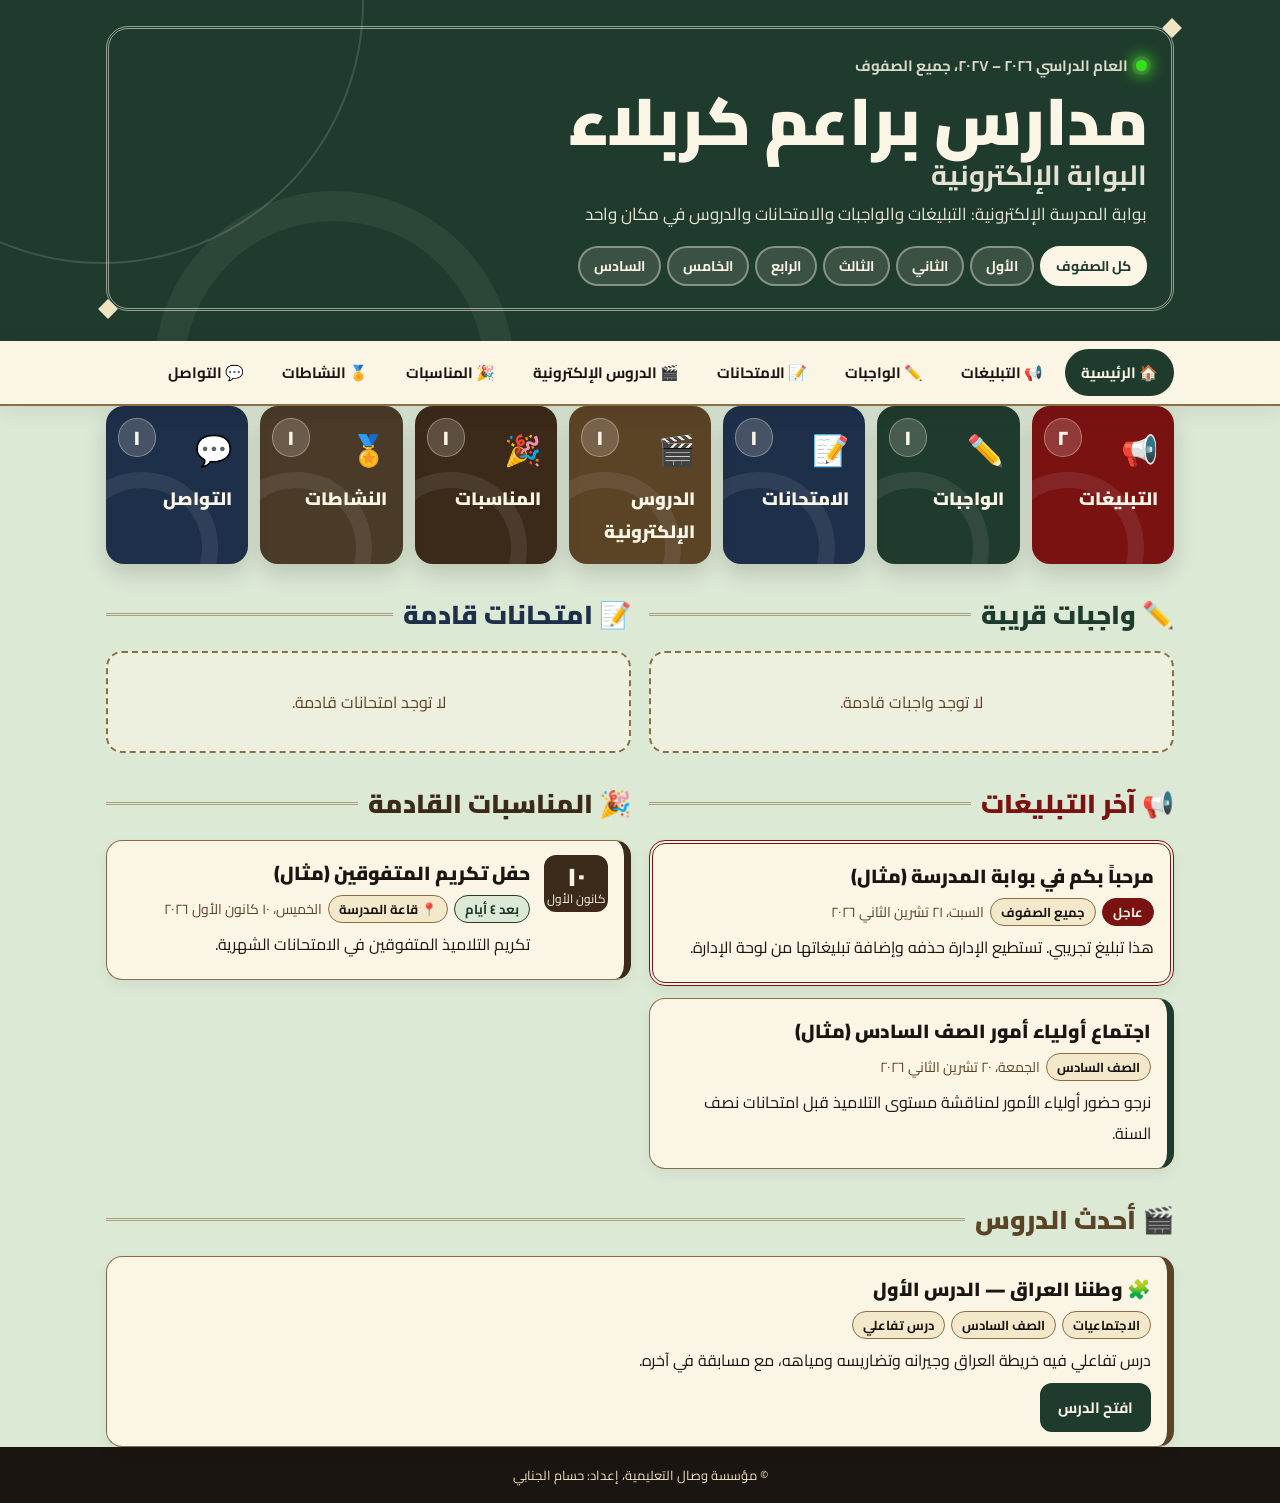
==== commit eb29ef8e: "Add school portal: announcements, homework, exams, lessons, events, activities, private contact + ad" ====
--- a/index.html
+++ b/index.html
@@ -3,439 +3,268 @@
 <head>
 <meta charset="utf-8">
 <meta name="viewport" content="width=device-width,initial-scale=1">
-<link href="https://fonts.googleapis.com/css2?family=Cairo:wght@400;700;800&display=swap" rel="stylesheet">
-<title>وطننا العراق — الدرس الأول</title>
-<style>
-@font-face{font-family:'Cairo';src:local('Cairo'),local('Cairo Regular'),local('Cairo-Regular');}
-:root{--olive:#DCE9D5;--cream:#FBF5E6;--card:#F4E8CB;--green:#1F3B2D;--ink:#1A1511;--brown:#5B4326;--line:#8A6F45;--red:#7A1212;--gold:#B8860B;}
-*{box-sizing:border-box}
-body{margin:0;min-height:100vh;font-family:'Cairo',Tahoma,sans-serif;color:var(--ink);background:var(--olive);padding:14px;display:flex;flex-direction:column;align-items:center}
-header{width:100%;max-width:1040px;display:flex;justify-content:space-between;align-items:center;flex-wrap:wrap;gap:8px}
-header h1{margin:0;font-size:22px;color:var(--green)}
-.tools{display:flex;gap:6px}
-button{font-family:inherit;border:2px solid var(--line);background:var(--cream);color:var(--ink);padding:9px 14px;border-radius:12px;cursor:pointer;font-size:16px}
-button:disabled{opacity:.4;cursor:default}
-button.on{background:var(--green);color:var(--cream);border-color:var(--green)}
-.dots{display:flex;gap:6px;flex-wrap:wrap;justify-content:center;margin:12px 0}
-.dots button{padding:5px 11px;font-size:14px;border-radius:20px}
-.frame{position:relative;width:100%;max-width:1040px;min-height:540px;background:var(--cream);border:3px double var(--green);border-radius:18px;padding:26px;box-shadow:0 14px 30px rgba(31,59,45,.18);animation:enter .6s ease both}
-.frame::before,.frame::after,.c2{content:"";position:absolute;width:16px;height:16px;background:var(--line);transform:rotate(45deg)}
-.frame::before{top:-9px;right:-9px}.frame::after{bottom:-9px;left:-9px}
-.c2{top:-9px;left:-9px}
-h2{margin:0 0 6px;font-size:28px;color:var(--green)}
-h3{margin:12px 0 6px;font-size:19px;color:var(--brown)}
-p{margin:6px 0;line-height:1.9;font-size:18px}
-.src{font-size:13px;color:var(--brown);margin-top:16px;border-top:1px dashed var(--line);padding-top:8px}
-.glow{display:inline-block;width:12px;height:12px;border-radius:50%;background:var(--green);box-shadow:0 0 0 4px rgba(31,59,45,.18),0 0 14px 4px rgba(57,255,20,.45);margin-left:6px;vertical-align:middle}
-.grid2{display:grid;grid-template-columns:1.25fr 1fr;gap:16px;align-items:start}
-.map{background:var(--olive);border:2px solid var(--line);border-radius:14px;padding:8px}
-.map svg{width:100%;max-height:520px;display:block}
-.nb{cursor:pointer}
-.nb text{font-family:inherit;font-size:44px;fill:var(--ink)}
-.nb:hover text{fill:var(--red);font-weight:700}
-.rg{cursor:pointer;stroke:#4A3A28;stroke-width:3;transition:fill .6s,opacity .3s}
-.rg:hover{opacity:.9}
-.rg.hit{stroke:var(--gold);stroke-width:8}
-.water{fill:#2F6F9A;opacity:.85;transition:opacity .6s}
-.water.hi{opacity:1;filter:drop-shadow(0 0 6px #7fd3ff)}
-.dam{cursor:pointer;transition:r .3s}
-.dam:hover{r:26}
-.info{background:var(--card);border:1px solid var(--line);border-radius:12px;padding:12px;margin-top:10px;min-height:70px;font-size:18px;line-height:1.8}
-.chips{display:flex;flex-wrap:wrap;gap:8px;margin-top:8px}
-.chip{background:var(--card);border:2px solid var(--line);border-radius:22px;padding:8px 14px;font-size:17px;cursor:pointer}
-.chip.sel{background:var(--green);color:var(--cream);border-color:var(--green)}
-.chip.done{background:#DCE9D5;border-color:var(--green)}
-.box{background:var(--card);border:1px solid var(--line);border-radius:12px;padding:12px;margin-top:10px}
-.ok{color:var(--green);font-weight:700}
-.bad{color:var(--red);font-weight:700}
-.q{margin-bottom:12px;padding-bottom:10px;border-bottom:1px dashed var(--line)}
-.q button{display:block;width:100%;text-align:right;margin:5px 0;font-size:17px}
-.timer{font-size:54px;font-weight:700;color:var(--red);text-align:center}
-.players{display:grid;grid-template-columns:1fr 1fr;gap:14px}
-.player{background:var(--card);border:3px solid var(--green);border-radius:16px;padding:14px;text-align:center}
-.player.live{background:#DCE9D5;box-shadow:0 0 0 4px rgba(57,255,20,.35)}
-.player .pts{font-size:46px;font-weight:700;color:var(--green)}
-.player button{width:100%;font-size:20px;padding:14px;margin-top:8px}
-.slider{width:100%;accent-color:var(--red);margin-top:10px}
-.zone{font-size:22px;font-weight:700;color:var(--green);margin-top:6px}
-.stars{font-size:34px;letter-spacing:4px;color:var(--gold)}
-.idcard{background:var(--cream);border:4px double var(--green);border-radius:18px;padding:22px;max-width:640px;margin:0 auto}
-.idcard h3{text-align:center;font-size:24px;color:var(--green)}
-.idcard li{margin:6px 0;font-size:17px;line-height:1.8}
-.idcard ul{padding-right:20px}
-.teach .frame p,.teach .info{font-size:24px}
-.teach h2{font-size:34px}
-@keyframes enter{from{opacity:0;transform:translateY(14px)}to{opacity:1;transform:none}}
-.still *{animation:none!important;transition:none!important}
-@media (max-width:760px){.grid2,.players{grid-template-columns:1fr}h2{font-size:23px}.frame{padding:18px}}
-@media print{body{background:#fff;padding:0}body *{visibility:hidden}#idcard,#idcard *{visibility:visible}#idcard{position:absolute;left:0;top:0;width:100%;max-width:none}header,.dots,.ctrl,.src{display:none}}
-</style>
+<title>بوابة مدارس براعم كربلاء</title>
+<link href="https://fonts.googleapis.com/css2?family=Cairo:wght@400;600;700;900&display=swap" rel="stylesheet">
+<link rel="stylesheet" href="assets/style.css">
+<script src="assets/common.js"></script>
+<script src="data/content.js"></script>
 </head>
 <body>
-<header>
-  <h1>وطننا العراق · الدرس الأول</h1>
-  <div class="tools">
-    <button id="mute">🔊 الصوت</button>
-    <button id="still">إيقاف الحركة</button>
-    <button id="teach">وضع المعلم</button>
+<section class="hero">
+  <div class="wrap">
+    <div class="frame">
+      <div class="kicker"><span class="node"></span><span id="kick"></span></div>
+      <h1 id="title"></h1>
+      <p id="slogan"></p>
+      <div class="grades" id="grades" aria-label="اختر الصف"></div>
+    </div>
   </div>
-</header>
-<div class="dots" id="dots"></div>
-<main class="frame" id="stage"><span class="c2"></span></main>
-<div class="ctrl" style="display:flex;gap:10px;margin-top:14px;align-items:center">
-  <button id="prev">→ السابق</button>
-  <span id="prog" style="min-width:160px;text-align:center"></span>
-  <button id="next">← التالي</button>
-</div>
+</section>
+<nav class="topnav" aria-label="أقسام البوابة"><div class="wrap" id="nav"></div></nav>
+<main class="wrap" id="view"></main>
+<footer>© مؤسسة وصال التعليمية، إعداد: حسام الجنابي</footer>
 
 <script>
-const $ = s => document.querySelector(s);
-const AR = '٠١٢٣٤٥٦٧٨٩';
-const toAr = n => String(n).replace(/\d/g, d => AR[d]);
-const SH = {"mountain": {"paths": ["M145,1191 L145,1224 L210,1224 L210,1191 Z", "M591,177 L591,184 L579,194 L579,201 L583,202 L583,214 L591,222 L599,222 L604,234 L624,234 L625,247 L629,248 L629,255 L633,259 L686,259 L687,255 L703,255 L708,264 L713,265 L713,272 L717,273 L717,284 L721,285 L721,289 L728,284 L733,268 L741,268 L746,276 L770,276 L771,284 L767,285 L766,290 L750,290 L750,330 L754,331 L754,335 L762,335 L767,343 L778,343 L779,347 L783,347 L792,356 L792,364 L820,364 L824,360 L824,348 L833,343 L842,330 L866,326 L871,335 L875,336 L875,343 L871,344 L871,351 L875,352 L875,376 L871,380 L875,381 L875,389 L880,390 L880,397 L888,402 L892,418 L900,423 L900,456 L908,456 L913,464 L920,464 L925,469 L925,476 L929,476 L930,481 L934,482 L934,489 L945,489 L945,482 L954,476 L954,473 L945,472 L945,465 L950,464 L950,457 L966,456 L971,464 L980,465 L980,493 L975,498 L959,498 L959,502 L955,503 L955,514 L959,515 L959,522 L966,522 L967,527 L970,527 L970,515 L975,514 L976,510 L1000,510 L1004,482 L1000,481 L1000,469 L995,468 L995,461 L987,460 L987,444 L983,443 L983,436 L979,435 L979,427 L983,426 L984,414 L991,414 L992,410 L1004,410 L1008,414 L1008,407 L1016,406 L1016,402 L1008,394 L1001,394 L1000,390 L992,390 L991,394 L955,394 L954,390 L945,389 L945,377 L941,373 L925,373 L924,369 L908,368 L908,361 L912,360 L912,356 L904,355 L904,331 L899,330 L899,311 L888,311 L887,306 L870,301 L870,273 L874,269 L866,268 L866,256 L854,256 L853,252 L845,251 L849,235 L858,234 L858,231 L853,230 L853,223 L849,222 L849,215 L845,214 L845,210 L837,209 L837,202 L841,198 L837,197 L837,189 L833,185 L829,185 L828,189 L821,189 L820,194 L813,194 L808,206 L788,210 L788,218 L779,219 L778,210 L770,209 L770,198 L783,193 L774,177 L754,177 L750,173 L749,177 L733,181 L732,185 L725,185 L724,181 L700,185 L699,181 L691,180 L691,173 L683,173 L682,169 L662,169 L657,160 L650,160 L649,164 L633,164 L632,169 L621,169 L620,160 L616,160 L615,164 L604,164 L604,168 L595,177 Z"]}, "undulating": {"paths": ["M145,1241 L145,1249 L149,1250 L149,1257 L145,1258 L145,1274 L202,1274 L203,1269 L210,1269 L210,1241 Z", "M445,290 L445,301 L437,302 L437,314 L457,314 L462,322 L482,322 L483,326 L532,326 L533,330 L540,330 L541,335 L549,335 L550,339 L599,339 L600,343 L611,343 L612,347 L620,347 L621,351 L641,351 L642,355 L649,355 L654,364 L661,364 L662,368 L666,368 L667,385 L671,386 L671,406 L667,410 L671,411 L671,456 L675,457 L675,464 L679,468 L686,468 L678,460 L678,452 L686,451 L687,456 L692,457 L692,464 L700,465 L699,473 L687,473 L687,476 L691,476 L692,481 L708,497 L724,497 L725,502 L732,502 L733,506 L749,510 L767,531 L775,532 L779,547 L783,547 L784,552 L792,557 L792,564 L796,565 L796,572 L800,573 L804,589 L809,590 L809,598 L816,598 L821,603 L821,610 L834,619 L838,635 L845,635 L846,639 L853,635 L853,611 L837,602 L837,594 L833,593 L834,585 L845,585 L846,593 L850,594 L850,602 L862,602 L871,618 L880,619 L880,635 L884,636 L888,652 L892,653 L892,664 L900,665 L900,673 L916,677 L921,689 L930,690 L930,698 L934,699 L934,719 L938,720 L938,727 L946,735 L950,735 L967,756 L975,756 L976,764 L983,764 L984,769 L1001,774 L1001,785 L1005,786 L1005,798 L1008,798 L1008,790 L1012,789 L1012,778 L1016,774 L1004,764 L1004,757 L991,756 L991,749 L995,745 L987,744 L987,736 L984,736 L983,745 L975,744 L975,732 L983,731 L979,724 L958,723 L958,711 L950,710 L950,703 L945,702 L945,695 L937,689 L933,674 L925,674 L924,678 L916,677 L916,665 L929,664 L929,653 L933,652 L933,644 L937,643 L933,639 L937,619 L933,615 L920,614 L920,607 L924,603 L916,602 L916,594 L924,593 L930,585 L945,585 L946,581 L954,581 L954,573 L950,572 L950,548 L954,547 L955,539 L962,539 L963,531 L970,531 L971,527 L975,527 L975,523 L970,522 L970,511 L975,510 L976,506 L987,506 L991,510 L992,502 L1000,502 L1001,510 L1004,510 L1004,503 L1008,502 L1008,498 L1004,497 L1004,490 L1001,490 L1000,498 L979,497 L979,473 L983,472 L983,465 L987,461 L983,465 L976,465 L975,486 L959,486 L958,465 L970,464 L966,457 L951,457 L951,464 L946,465 L946,472 L951,473 L951,481 L946,482 L945,490 L934,490 L933,482 L924,476 L924,469 L920,465 L913,465 L908,457 L899,456 L899,423 L891,418 L887,402 L879,397 L879,390 L874,389 L874,352 L870,351 L870,344 L874,343 L874,327 L854,327 L853,331 L842,331 L842,335 L825,348 L825,360 L820,365 L792,365 L791,356 L783,348 L779,348 L778,344 L767,344 L762,336 L754,336 L753,331 L749,330 L749,290 L766,289 L766,285 L770,284 L770,273 L766,277 L746,277 L737,265 L733,265 L733,276 L729,277 L729,284 L717,285 L716,273 L712,272 L712,265 L708,265 L703,256 L687,256 L686,260 L633,260 L628,255 L628,248 L624,247 L624,235 L604,235 L599,230 L599,223 L591,223 L582,214 L582,202 L578,201 L578,194 L582,193 L582,189 L575,189 L575,197 L566,198 L562,202 L562,209 L554,210 L554,222 L545,231 L537,231 L533,235 L533,243 L525,244 L525,255 L520,256 L515,265 L508,265 L500,273 L499,281 L487,281 L486,285 L470,285 L466,281 L465,290 Z"]}, "plain": {"paths": ["M562,661 L562,664 L570,664 L575,669 L571,685 L575,689 L579,685 L586,685 L591,702 L595,702 L596,710 L604,715 L604,727 L608,728 L608,739 L612,740 L612,756 L616,757 L616,764 L612,765 L612,777 L616,781 L625,782 L625,794 L632,794 L637,802 L645,802 L650,807 L650,815 L646,819 L650,820 L650,827 L654,828 L654,835 L658,836 L658,840 L667,845 L667,852 L674,856 L674,824 L678,823 L678,816 L682,815 L682,790 L691,789 L692,794 L699,794 L704,799 L704,806 L708,807 L708,819 L713,820 L713,835 L717,836 L717,840 L729,841 L729,856 L725,857 L729,861 L729,877 L721,878 L720,882 L708,882 L708,890 L717,895 L717,902 L721,906 L732,906 L733,911 L738,912 L738,936 L746,937 L746,956 L742,957 L742,965 L757,961 L758,969 L763,970 L763,981 L767,982 L767,998 L771,994 L778,994 L779,998 L791,998 L792,1002 L799,1002 L800,1015 L804,1019 L812,1019 L817,1024 L817,1032 L824,1032 L829,1037 L829,1044 L842,1045 L842,1061 L874,1065 L875,1069 L880,1070 L880,1077 L884,1078 L884,1086 L888,1090 L892,1086 L904,1086 L917,1107 L941,1107 L942,1111 L958,1111 L963,1103 L970,1103 L971,1119 L983,1119 L988,1128 L996,1133 L996,1144 L1009,1145 L1009,1157 L1013,1153 L1021,1153 L1022,1161 L1046,1161 L1047,1165 L1054,1165 L1055,1169 L1096,1169 L1097,1178 L1093,1182 L1097,1186 L1104,1186 L1109,1178 L1117,1178 L1118,1186 L1113,1187 L1113,1194 L1121,1194 L1122,1199 L1137,1199 L1138,1203 L1146,1203 L1151,1211 L1167,1211 L1168,1215 L1217,1215 L1218,1219 L1233,1219 L1234,1224 L1242,1224 L1247,1232 L1254,1232 L1260,1240 L1264,1236 L1271,1236 L1272,1240 L1279,1240 L1280,1244 L1288,1244 L1289,1249 L1304,1249 L1304,1229 L1297,1229 L1296,1220 L1292,1219 L1292,1212 L1296,1208 L1288,1200 L1272,1200 L1271,1195 L1267,1194 L1267,1187 L1263,1186 L1263,1179 L1254,1178 L1254,1170 L1250,1169 L1250,1162 L1246,1161 L1246,1141 L1250,1140 L1250,1133 L1246,1132 L1246,1116 L1250,1115 L1250,1108 L1239,1108 L1238,1104 L1218,1108 L1217,1104 L1208,1103 L1208,1020 L1217,1015 L1217,1008 L1221,1007 L1221,974 L1213,969 L1213,962 L1208,961 L1208,953 L1204,949 L1192,948 L1192,937 L1179,936 L1179,928 L1188,927 L1188,924 L1179,919 L1179,912 L1171,906 L1171,899 L1163,895 L1162,886 L1155,886 L1154,882 L1147,882 L1146,886 L1130,886 L1129,882 L1122,882 L1121,878 L1113,878 L1104,861 L1096,860 L1096,853 L1092,857 L1084,857 L1083,845 L1079,841 L1067,841 L1066,832 L1055,832 L1054,824 L1047,824 L1046,820 L1017,820 L1016,816 L1009,816 L1008,807 L1004,806 L1004,786 L1000,785 L1000,774 L992,774 L991,770 L984,770 L983,765 L976,765 L975,761 L971,761 L954,744 L950,736 L946,736 L937,727 L937,720 L933,719 L933,699 L929,698 L929,690 L921,690 L916,685 L916,678 L900,674 L899,665 L883,660 L887,644 L884,644 L883,649 L867,653 L866,644 L858,636 L838,636 L837,628 L833,627 L833,619 L829,619 L820,610 L820,603 L816,599 L809,599 L808,594 L779,590 L778,586 L771,586 L770,582 L763,582 L762,578 L758,578 L753,569 L742,569 L741,573 L717,573 L712,568 L712,561 L708,561 L707,565 L700,565 L699,569 L692,569 L691,573 L671,573 L666,582 L658,582 L657,586 L633,586 L632,590 L625,590 L625,598 L621,599 L621,631 L625,632 L625,648 L629,649 L629,668 L632,668 L632,611 L637,606 L645,606 L650,611 L650,627 L654,628 L654,639 L658,643 L667,644 L671,660 L696,682 L696,694 L700,695 L700,702 L696,703 L695,711 L679,715 L679,719 L683,720 L682,728 L654,728 L653,724 L629,724 L628,720 L621,720 L620,715 L615,714 L615,707 L603,698 L603,690 L595,685 L595,678 L591,678 L590,682 L579,682 L578,669 L570,661 Z"]}, "western": {"paths": ["M206,1337 L202,1336 L202,1329 L191,1329 L190,1337 L149,1337 L149,1349 L140,1350 L140,1357 L148,1357 L149,1365 L206,1365 Z", "M140,1304 L140,1307 L145,1308 L145,1315 L198,1315 L199,1320 L202,1320 L202,1316 L210,1315 L210,1308 L215,1307 L215,1291 L211,1291 L210,1287 L203,1287 L202,1279 L199,1279 L198,1287 L166,1287 L165,1279 L157,1279 L157,1286 L145,1291 L145,1303 Z", "M433,311 L437,315 L437,326 L429,327 L429,343 L433,344 L433,364 L437,365 L437,372 L441,373 L441,385 L437,389 L445,390 L445,418 L437,419 L437,439 L433,440 L433,447 L424,448 L424,451 L429,452 L429,468 L420,469 L420,476 L424,477 L424,497 L420,498 L420,502 L424,503 L424,514 L420,515 L420,543 L416,544 L420,548 L420,556 L404,569 L404,581 L399,582 L399,593 L395,594 L395,602 L390,607 L374,607 L373,611 L345,615 L344,619 L337,619 L332,628 L324,628 L323,632 L316,632 L311,640 L295,644 L290,653 L274,657 L269,665 L262,665 L261,669 L253,669 L249,665 L248,669 L241,669 L240,678 L220,682 L219,695 L211,695 L210,690 L207,690 L207,698 L202,703 L195,703 L190,711 L182,711 L181,715 L174,715 L173,711 L169,715 L161,715 L161,727 L153,728 L148,736 L136,736 L135,732 L128,736 L128,744 L124,745 L124,760 L128,761 L128,777 L132,778 L132,794 L136,795 L140,835 L145,836 L145,856 L149,857 L149,869 L153,870 L153,877 L140,878 L140,885 L144,885 L145,890 L157,902 L174,903 L174,911 L178,912 L178,923 L170,924 L174,931 L198,931 L199,936 L206,936 L207,940 L244,944 L249,952 L273,952 L274,956 L290,956 L291,961 L306,961 L307,965 L315,965 L316,973 L332,973 L337,986 L344,986 L349,994 L357,994 L362,1002 L369,1002 L378,1015 L394,1019 L399,1032 L407,1032 L412,1040 L419,1040 L424,1048 L432,1048 L437,1057 L448,1057 L454,1065 L465,1065 L470,1073 L486,1077 L487,1082 L494,1082 L500,1090 L511,1090 L516,1095 L516,1103 L524,1103 L525,1107 L533,1108 L537,1123 L549,1123 L550,1132 L565,1136 L566,1144 L570,1144 L575,1153 L582,1153 L591,1165 L599,1165 L604,1170 L604,1178 L615,1178 L616,1186 L620,1186 L629,1195 L629,1199 L636,1199 L637,1203 L641,1203 L646,1208 L646,1219 L650,1220 L650,1224 L653,1224 L654,1219 L661,1219 L662,1228 L670,1228 L679,1240 L686,1240 L687,1244 L692,1245 L692,1249 L699,1249 L704,1261 L712,1261 L729,1282 L738,1283 L738,1290 L746,1291 L746,1295 L754,1300 L754,1307 L766,1307 L779,1324 L787,1324 L792,1332 L799,1332 L800,1340 L808,1340 L813,1349 L820,1349 L825,1354 L825,1361 L841,1365 L842,1370 L937,1374 L942,1382 L946,1378 L966,1378 L967,1382 L971,1378 L991,1378 L992,1382 L1033,1382 L1034,1386 L1050,1386 L1051,1382 L1062,1382 L1072,1370 L1079,1370 L1079,1362 L1087,1357 L1087,1350 L1096,1345 L1096,1337 L1101,1332 L1108,1332 L1108,1316 L1117,1311 L1117,1296 L1129,1295 L1129,1283 L1133,1282 L1129,1278 L1129,1266 L1133,1265 L1133,1258 L1137,1257 L1138,1244 L1146,1244 L1151,1236 L1175,1236 L1176,1232 L1213,1232 L1214,1236 L1221,1236 L1222,1240 L1246,1240 L1247,1236 L1254,1236 L1254,1233 L1247,1233 L1242,1225 L1234,1225 L1233,1220 L1218,1220 L1217,1216 L1168,1216 L1167,1212 L1151,1212 L1146,1204 L1138,1204 L1137,1200 L1122,1200 L1121,1195 L1113,1195 L1112,1187 L1117,1186 L1117,1179 L1109,1179 L1104,1187 L1097,1187 L1096,1170 L1055,1170 L1054,1166 L1038,1162 L1037,1158 L1033,1162 L1022,1162 L1021,1154 L1008,1153 L1008,1137 L1005,1137 L1004,1145 L996,1145 L995,1133 L987,1128 L987,1124 L983,1120 L970,1119 L970,1104 L963,1104 L958,1112 L942,1112 L941,1108 L917,1108 L912,1099 L908,1098 L908,1091 L900,1087 L899,1083 L895,1087 L884,1087 L883,1078 L879,1077 L879,1070 L875,1070 L874,1066 L842,1062 L841,1045 L829,1045 L828,1037 L816,1032 L816,1024 L799,1015 L799,1003 L766,994 L766,987 L770,986 L770,982 L762,981 L762,970 L757,969 L757,962 L750,962 L749,966 L741,965 L741,957 L745,956 L745,945 L749,941 L737,936 L737,912 L732,911 L732,903 L728,907 L721,907 L716,902 L716,895 L708,891 L707,886 L696,886 L695,882 L686,881 L682,866 L666,852 L666,845 L662,845 L657,836 L653,835 L653,828 L649,827 L649,807 L645,803 L637,803 L632,795 L625,795 L624,782 L616,782 L611,777 L611,765 L615,764 L615,757 L611,756 L611,740 L607,739 L607,728 L603,727 L603,715 L590,706 L586,682 L595,681 L604,690 L604,698 L616,707 L616,714 L620,714 L621,719 L628,719 L629,723 L653,723 L654,727 L686,727 L682,720 L675,720 L674,715 L662,715 L661,711 L650,711 L649,707 L642,707 L641,699 L636,698 L636,682 L632,681 L632,674 L628,673 L628,649 L624,648 L624,640 L620,639 L620,599 L624,598 L624,590 L632,589 L633,585 L657,585 L658,581 L666,581 L671,572 L691,572 L692,568 L699,568 L700,564 L712,564 L717,572 L741,572 L742,568 L753,568 L763,581 L770,581 L771,585 L778,585 L779,589 L791,589 L792,593 L803,593 L803,586 L799,585 L799,573 L795,572 L791,557 L783,552 L783,548 L778,547 L778,540 L749,511 L742,511 L741,507 L725,503 L724,498 L708,498 L691,481 L691,477 L687,477 L674,464 L674,457 L670,456 L670,411 L666,410 L670,386 L666,385 L666,369 L662,369 L661,365 L654,365 L649,356 L642,356 L641,352 L621,352 L620,348 L608,348 L607,344 L600,344 L599,340 L546,340 L545,336 L540,335 L540,331 L533,331 L532,327 L483,327 L482,323 L462,323 L457,315 Z"]}, "water": {"paths": ["M1247,1241 L1247,1249 L1243,1250 L1247,1254 L1247,1274 L1260,1275 L1260,1290 L1268,1296 L1268,1311 L1260,1312 L1259,1316 L1251,1316 L1250,1308 L1254,1304 L1243,1304 L1242,1308 L1234,1308 L1226,1316 L1218,1332 L1225,1332 L1226,1340 L1233,1340 L1234,1336 L1254,1336 L1255,1345 L1264,1346 L1264,1353 L1268,1354 L1268,1374 L1272,1375 L1272,1382 L1276,1383 L1276,1391 L1280,1392 L1280,1399 L1289,1404 L1289,1416 L1301,1421 L1301,1445 L1317,1445 L1317,1379 L1321,1378 L1317,1374 L1317,1258 L1313,1257 L1313,1250 L1297,1250 L1296,1254 L1289,1254 L1288,1250 L1280,1250 L1279,1245 L1272,1245 L1271,1241 L1264,1241 L1263,1245 L1251,1245 Z", "M202,1169 L202,1158 L198,1154 L191,1154 L190,1149 L186,1149 L181,1158 L174,1158 L173,1154 L169,1158 L153,1154 L153,1161 L169,1165 L170,1173 L185,1173 L186,1178 L198,1178 L198,1170 Z", "M687,782 L687,789 L683,790 L683,815 L679,816 L679,823 L675,824 L675,840 L679,841 L679,848 L683,849 L683,869 L691,873 L700,885 L707,885 L708,881 L720,881 L721,877 L728,877 L728,861 L716,856 L716,849 L720,845 L716,844 L716,836 L712,835 L712,820 L707,819 L707,807 L703,806 L703,799 L699,795 L691,794 L691,782 Z", "M667,769 L678,769 L679,773 L695,773 L699,757 L671,757 L667,761 Z", "M859,611 L859,639 L867,644 L867,652 L874,652 L870,648 L870,640 L879,639 L879,632 L874,631 L874,624 Z", "M637,603 L637,610 L633,611 L633,681 L646,690 L646,698 L650,699 L650,706 L654,710 L674,710 L675,714 L695,710 L695,703 L699,702 L699,695 L695,694 L695,682 L691,686 L682,685 L682,669 L670,660 L666,644 L658,644 L653,639 L653,628 L649,627 L649,611 L641,603 Z", "M512,599 L516,614 L524,618 L529,627 L533,623 L540,623 L546,631 L553,631 L561,623 L561,611 L553,603 L533,603 L532,599 L516,603 Z", "M178,394 L182,401 L194,401 L190,394 Z", "M854,340 L854,343 L859,344 L859,351 L850,352 L850,355 L854,356 L854,360 L862,360 L862,356 L866,355 L866,340 Z", "M462,152 L462,159 L466,163 L470,159 L482,159 L482,156 L470,156 L469,148 Z"]}, "outline": {"paths": ["M604,160 L600,164 L600,172 L591,173 L587,184 L582,189 L575,189 L574,198 L562,198 L562,209 L554,210 L554,222 L549,227 L537,227 L529,235 L525,251 L516,252 L500,269 L499,277 L487,277 L486,281 L454,281 L453,290 L441,290 L441,301 L433,311 L433,326 L429,327 L429,360 L433,361 L433,376 L437,377 L437,389 L441,390 L441,418 L437,419 L433,443 L424,448 L424,468 L420,469 L420,506 L416,507 L416,552 L412,553 L412,560 L404,569 L404,581 L399,582 L399,593 L395,598 L387,599 L386,603 L374,603 L369,611 L337,615 L332,624 L307,632 L294,644 L287,644 L286,649 L278,649 L273,657 L266,657 L265,665 L249,665 L248,669 L241,669 L231,682 L220,682 L215,690 L207,690 L206,699 L199,699 L190,707 L178,707 L169,715 L161,715 L160,724 L153,724 L148,732 L132,732 L124,740 L124,777 L128,778 L128,789 L132,790 L132,815 L136,816 L136,831 L140,832 L140,852 L145,853 L145,877 L140,878 L140,890 L148,890 L153,895 L153,902 L170,903 L170,927 L174,931 L198,931 L199,940 L210,940 L211,944 L240,944 L241,952 L265,952 L266,956 L273,956 L274,961 L290,961 L291,965 L302,965 L303,969 L315,969 L324,977 L332,977 L341,987 L341,994 L361,998 L366,1003 L366,1011 L377,1011 L378,1019 L383,1023 L394,1023 L399,1028 L399,1036 L407,1036 L408,1040 L415,1040 L424,1048 L432,1048 L433,1057 L440,1057 L445,1065 L465,1065 L470,1077 L478,1077 L479,1082 L490,1082 L495,1090 L503,1090 L508,1098 L515,1098 L520,1107 L532,1107 L541,1128 L557,1132 L579,1161 L590,1161 L604,1174 L604,1182 L620,1186 L621,1194 L628,1194 L633,1203 L641,1203 L650,1224 L674,1232 L675,1240 L683,1245 L683,1249 L695,1249 L696,1257 L703,1257 L708,1269 L716,1269 L721,1278 L729,1279 L729,1286 L737,1286 L742,1295 L749,1295 L750,1303 L763,1315 L774,1315 L779,1321 L779,1328 L799,1332 L804,1345 L809,1349 L820,1349 L834,1370 L841,1370 L842,1374 L887,1374 L888,1378 L933,1378 L934,1382 L1062,1386 L1067,1374 L1079,1374 L1083,1366 L1092,1361 L1092,1350 L1096,1349 L1100,1333 L1108,1332 L1108,1316 L1117,1311 L1121,1296 L1129,1295 L1133,1266 L1137,1265 L1138,1244 L1154,1244 L1155,1236 L1221,1236 L1226,1244 L1238,1244 L1239,1240 L1279,1240 L1280,1244 L1288,1244 L1289,1249 L1304,1249 L1304,1229 L1296,1228 L1296,1204 L1292,1200 L1272,1200 L1267,1194 L1267,1187 L1263,1186 L1263,1179 L1254,1178 L1254,1170 L1250,1169 L1254,1133 L1246,1132 L1246,1116 L1250,1115 L1250,1108 L1239,1108 L1238,1104 L1214,1104 L1213,1099 L1208,1098 L1208,1078 L1213,1077 L1213,1070 L1208,1069 L1208,1037 L1213,1036 L1213,1028 L1217,1027 L1221,974 L1213,969 L1213,962 L1208,961 L1204,945 L1196,937 L1188,936 L1188,924 L1183,923 L1179,907 L1171,902 L1171,891 L1163,891 L1162,886 L1155,886 L1154,882 L1122,882 L1121,878 L1113,878 L1112,866 L1097,861 L1096,853 L1092,849 L1084,849 L1075,836 L1059,832 L1058,824 L1042,820 L1041,816 L1026,816 L1025,811 L1009,811 L1008,795 L1016,789 L1016,774 L1008,769 L1004,753 L996,753 L995,745 L987,744 L987,736 L983,735 L979,724 L958,719 L958,711 L950,706 L950,695 L937,689 L937,682 L929,673 L929,653 L937,643 L937,619 L929,614 L929,594 L933,593 L934,585 L958,581 L958,569 L954,568 L954,540 L962,539 L967,531 L975,531 L980,510 L1004,510 L1004,503 L1008,502 L1004,465 L995,460 L995,452 L987,443 L987,427 L991,426 L992,418 L1008,418 L1009,414 L1021,410 L1021,398 L1009,398 L1004,393 L1004,386 L988,386 L987,390 L976,390 L975,394 L959,394 L958,390 L950,389 L950,377 L942,377 L937,365 L912,360 L912,352 L908,351 L908,331 L904,330 L904,315 L899,314 L899,306 L895,302 L880,302 L874,297 L874,269 L866,264 L866,252 L858,247 L858,215 L853,214 L853,206 L845,205 L845,189 L841,185 L817,185 L817,193 L812,198 L804,198 L803,206 L784,206 L783,173 L778,169 L767,169 L766,164 L750,164 L741,177 L700,177 L699,173 L679,169 L678,164 L667,164 L666,160 Z"]}};
-const VIEW = "0 0 1401 1489";
-const IRAQ_D = SH.outline.paths.join(' ');
-
-/* ---------- الصوت ---------- */
-let ac = null, osc = null, gain = null, stopT = null, muted = false;
-function audio(){ if(!ac){ try{ ac = new (window.AudioContext||window.webkitAudioContext)(); }catch(e){ return null; } } if(ac.state==='suspended') ac.resume(); return ac; }
-function tone(f){ if(muted) return; const c = audio(); if(!c) return;
-  if(!osc){ osc = c.createOscillator(); gain = c.createGain(); gain.gain.value = 0; osc.type='sine'; osc.connect(gain).connect(c.destination); osc.start(); }
-  osc.frequency.setTargetAtTime(f, c.currentTime, 0.03); gain.gain.setTargetAtTime(0.06, c.currentTime, 0.03);
-  clearTimeout(stopT); stopT = setTimeout(silence, 1500); }
-function silence(){ if(gain && ac) gain.gain.setTargetAtTime(0, ac.currentTime, 0.05); }
-function blip(ok){ if(muted) return; const c = audio(); if(!c) return; const o = c.createOscillator(), g = c.createGain();
-  o.type='triangle'; o.frequency.value = ok===false ? 220 : 660; g.gain.value = 0.05; o.connect(g).connect(c.destination); o.start(); o.stop(c.currentTime+0.18); }
-$('#mute').onclick = () => { muted = !muted; $('#mute').textContent = muted ? '🔇 مكتوم' : '🔊 الصوت'; if(muted) silence(); };
-$('#still').onclick = () => { document.body.classList.toggle('still'); $('#still').classList.toggle('on'); };
-$('#teach').onclick = () => { document.body.classList.toggle('teach'); $('#teach').classList.toggle('on'); };
-
-/* ---------- الخريطة: أشكال مستخرجة من خريطة الكتاب رقم (١) ---------- */
-const NB = { 'تركيا':'تحدّ العراق من الشمال.', 'إيران':'تحدّ العراق من الشرق.', 'سوريا':'تحاذي العراق من الغرب.', 'الأردن':'تحاذي العراق من الغرب.', 'السعودية':'تحاذي العراق من الغرب والجنوب.', 'الكويت':'تحاذي العراق من الجنوب.' };
-const NB_POS = [['تركيا',700,110],['إيران',1365,760],['سوريا',40,600],['الأردن',40,900],['السعودية',520,1440],['الكويت',1190,1440]];
-function neighbours(){ return NB_POS.map(([n,x,y]) => `<g class="nb" data-n="${n}"><text x="${x}" y="${y}" text-anchor="middle">${n}</text></g>`).join(''); }
-const REG = [
-  { id:'mt', n:'المنطقة الجبلية', key:'mountain', d:'تنتشر الجبال في الأقسام الشمالية والشمالية الشرقية من العراق.' },
-  { id:'ud', n:'المنطقة المتموجة', key:'undulating', d:'تمتد المناطق المتموجة إلى الجنوب الغربي من المنطقة الجبلية.' },
-  { id:'pl', n:'السهل الرسوبي', key:'plain', d:'في وسط العراق وجنوبه تنبسط الأرض وتصبح سهلية، ويطلق عليها تسمية السهل الرسوبي.' },
-  { id:'wp', n:'الهضبة الغربية', key:'western', d:'تتكون الأقسام الغربية والجنوبية الغربية من هضبة واسعة يطلق عليها تسمية الهضبة الغربية، وهي أكبر أقسام السطح مساحة.' }
-];
-const REG_FILL = { mountain:'#B5652E', undulating:'#D9A46B', plain:'#A9C970', western:'#F5E9A8' };
-function pathsOf(key){ return SH[key].paths.map(d => `<path d="${d}"/>`).join(''); }
-function baseMap(extra){ return `<svg viewBox="${VIEW}" role="img" aria-label="خريطة العراق">${extra}</svg>`; }
-
-/* ---------- الشاشات ---------- */
-const screens = [];
-
-/* 1 — الموقع */
-screens.push({ title:'أين يقع وطننا؟', render(el){
-  el.innerHTML = `
-    <h2>أين يقع وطننا؟ <span class="glow"></span></h2>
-    <div class="grid2">
-      <div class="map">${baseMap(`<path d="${IRAQ_D}" fill="#E8D7A5" stroke="#4A3A28" stroke-width="5"/>
-        <text x="700" y="760" text-anchor="middle" font-size="70" font-weight="700" fill="#1A1511">العراق</text>${neighbours()}`)}</div>
+/* ============ البيانات ============ */
+const PREVIEW = /[?&]preview\b/.test(location.search);
+const D = (PREVIEW && store.get('wx-admin-draft')) || window.SCHOOL;
+let grade = store.get('wx-grade') || '';
+if(!D.grades.includes(grade)) grade = '';
+const forGrade = it => !grade || !it.grade || it.grade === grade;
+const items = k => (D[k] || []).filter(forGrade);
+const today = todayISO();
+
+/* ============ الرأس والتنقل ============ */
+$('#title').innerHTML = `${esc(D.school.name)}<small>${PREVIEW ? 'معاينة المسودة — لم تُنشر بعد' : 'البوابة الإلكترونية'}</small>`;
+$('#slogan').textContent = D.school.slogan || '';
+document.title = 'بوابة ' + D.school.name;
+function drawGrades(){
+  $('#grades').innerHTML = ['', ...D.grades].map(g => `<button class="${g === grade ? 'on' : ''}" data-g="${esc(g)}">${g ? esc(g) : 'كل الصفوف'}</button>`).join('');
+  $('#kick').textContent = (D.school.year || '') + '، ' + gradeLabel(grade);
+}
+$('#grades').onclick = e => { const b = e.target.closest('[data-g]'); if(!b) return; grade = b.dataset.g; store.set('wx-grade', grade); drawGrades(); route(); };
+$('#nav').innerHTML = `<a href="#/" data-k="home">🏠 الرئيسية</a>` + Object.entries(SECTIONS).map(([k, s]) => `<a href="#/${k}" data-k="${k}">${s.icon} ${s.label}</a>`).join('');
+drawGrades();
+
+/* ============ مكوّنات البطاقات ============ */
+const tags = it => `${it.subject ? `<span class="tag">${esc(it.subject)}</span>` : ''}<span class="tag">${esc(gradeLabel(it.grade))}</span>`;
+const isNew = it => { const d = dayDiff(it.date); return d !== null && d <= 0 && d >= -2; };
+const linkBtn = (url, text, cls='pri') => {
+  if(!url) return '';
+  const ext = /^https?:/.test(url) && !url.startsWith(location.origin);
+  return `<a class="btn ${cls}" href="${esc(url)}"${ext ? ' target="_blank" rel="noopener"' : ''}>${text}</a>`;
+};
+const CARD = {
+  announcements: it => `
+    <article class="card${it.urgent ? ' feat' : ''}" style="--c:${it.urgent ? '#7A1212' : 'var(--sec)'}">
+      <h3>${esc(it.title)}</h3>
+      <div class="meta">${it.urgent ? '<span class="tag hot">عاجل</span>' : ''}${isNew(it) ? '<span class="tag new">جديد</span>' : ''}
+        <span class="tag">${esc(gradeLabel(it.grade))}</span><span class="muted">${fmtDate(it.date)}</span></div>
+      <div class="body">${rich(it.body)}</div>
+    </article>`,
+  homework: it => {
+    const d = dayDiff(it.due), late = d !== null && d < 0;
+    const due = it.due ? `<span class="tag ${late ? 'late' : d <= 1 ? 'hot' : 'ok'}">${late ? 'انتهى موعد التسليم' : 'التسليم ' + relDay(d)}</span>` : '';
+    return `
+    <article class="card" style="--c:#1F3B2D">
+      <h3>${esc(it.title)}</h3>
+      <div class="meta">${isNew(it) ? '<span class="tag new">جديد</span>' : ''}${tags(it)}${due}</div>
+      <div class="body">${rich(it.body)}</div>
+      <div class="muted">أُعطي ${fmtDate(it.date)}${it.due ? '، آخر موعد ' + fmtDate(it.due) : ''}</div>
+      <div class="acts">${linkBtn(it.link, /#exam=/.test(it.link) ? '✏️ حلّ الواجب الآن' : 'فتح الرابط')}</div>
+    </article>`;
+  },
+  exams: it => {
+    const d = dayDiff(it.date), open = d !== null && d <= 0;
+    return `
+    <article class="card" style="--c:#1E2F4A">
+      <div class="evt">
+        <div class="cal" style="--c:#1E2F4A"><div class="d">${fmtDate(it.date, {day:'numeric'})}</div><div class="m">${fmtDate(it.date, {month:'long'})}</div></div>
+        <div style="flex:1">
+          <h3>${esc(it.title)}</h3>
+          <div class="meta">${tags(it)}<span class="tag ${d < 0 ? '' : d === 0 ? 'hot' : 'ok'}">${d < 0 ? 'انتهى' : relDay(d)}</span></div>
+          <div class="muted">${fmtDate(it.date)}</div>
+          ${it.body ? `<div class="body">${rich(it.body)}</div>` : ''}
+          <div class="acts">${it.link ? (open ? linkBtn(it.link, '📝 ادخل الامتحان') : `<span class="btn off">يُفتح ${relDay(d)}</span>`) : ''}</div>
+        </div>
+      </div>
+    </article>`;
+  },
+  lessons: it => {
+    const yt = ytId(it.link);
+    const icon = {'فيديو':'🎬', 'درس تفاعلي':'🧩', 'ملف':'📄'}[it.kind] || '🔗';
+    return `
+    <article class="card" style="--c:#5B4326">
+      <h3>${icon} ${esc(it.title)}</h3>
+      <div class="meta">${isNew(it) ? '<span class="tag new">جديد</span>' : ''}${tags(it)}${it.kind ? `<span class="tag">${esc(it.kind)}</span>` : ''}</div>
+      <div class="body">${rich(it.body)}</div>
+      <div class="acts">${yt ? `<a class="btn pri" href="#/lesson/${esc(it.id)}">▶ شاهد الدرس</a>` : linkBtn(it.link, 'افتح الدرس')}</div>
+    </article>`;
+  },
+  events: it => {
+    const d = dayDiff(it.date);
+    return `
+    <article class="card evt" style="--c:#3B2A1A">
+      <div class="cal" style="--c:#3B2A1A"><div class="d">${fmtDate(it.date, {day:'numeric'})}</div><div class="m">${fmtDate(it.date, {month:'long'})}</div></div>
+      <div style="flex:1">
+        <h3>${esc(it.title)}</h3>
+        <div class="meta"><span class="tag ${d === 0 ? 'hot' : d > 0 ? 'ok' : ''}">${relDay(d)}</span>${it.place ? `<span class="tag">📍 ${esc(it.place)}</span>` : ''}<span class="muted">${fmtDate(it.date)}</span></div>
+        ${it.body ? `<div class="body">${rich(it.body)}</div>` : ''}
+      </div>
+    </article>`;
+  },
+  activities: it => `
+    <article class="card" style="--c:#4A3A28">
+      ${it.image ? `<img class="thumb" src="${esc(it.image)}" alt="${esc(it.title)}" loading="lazy">` : ''}
+      <h3>${esc(it.title)}</h3>
+      <div class="meta"><span class="tag">${esc(gradeLabel(it.grade))}</span><span class="muted">${fmtDate(it.date)}</span></div>
+      <div class="body">${rich(it.body)}</div>
+      <div class="acts">${linkBtn(it.link, 'المزيد', '')}</div>
+    </article>`
+};
+const SORT = {
+  announcements: (a, b) => (!!b.urgent - !!a.urgent) || (b.date || '').localeCompare(a.date || ''),
+  homework: (a, b) => { const la = dayDiff(a.due) < 0, lb = dayDiff(b.due) < 0; return la - lb || (la ? b.due.localeCompare(a.due) : (a.due || '').localeCompare(b.due || '')); },
+  exams: (a, b) => { const pa = dayDiff(a.date) < 0, pb = dayDiff(b.date) < 0; return pa - pb || (pa ? (b.date || '').localeCompare(a.date || '') : (a.date || '').localeCompare(b.date || '')); },
+  lessons: (a, b) => (b.date || '').localeCompare(a.date || ''),
+  events: (a, b) => (a.date || '').localeCompare(b.date || ''),
+  activities: (a, b) => (b.date || '').localeCompare(a.date || '')
+};
+const emptyBox = t => `<div class="empty">${t}</div>`;
+const listOf = (k, arr) => arr.length ? `<div class="list">${arr.map(CARD[k]).join('')}</div>` : emptyBox(`لا توجد ${SECTIONS[k].label} ${grade ? 'للصف ' + esc(grade) : ''} حالياً.`);
+
+/* ============ الصفحات ============ */
+function home(){
+  theme('home');
+  const urgent = items('announcements').filter(a => a.urgent && dayDiff(a.date) >= -14).sort(SORT.announcements).slice(0, 3);
+  const hw = items('homework').filter(h => dayDiff(h.due || h.date) >= 0).sort(SORT.homework).slice(0, 4);
+  const ex = items('exams').filter(e => dayDiff(e.date) >= 0).sort(SORT.exams).slice(0, 3);
+  const ev = (D.events || []).filter(e => dayDiff(e.date) >= 0).sort(SORT.events).slice(0, 3);
+  const ann = items('announcements').filter(a => !urgent.includes(a)).sort(SORT.announcements).slice(0, 3);
+  const les = items('lessons').sort(SORT.lessons).slice(0, 3);
+  const count = k => k === 'contact' ? (D.staff || []).length : k === 'events' ? ev.length : items(k).length;
+  return `
+    ${PREVIEW ? '<div class="notice">أنت تشاهد معاينة المسودة المحفوظة في لوحة الإدارة على هذا الجهاز. لن يراها الآخرون قبل رفع ملف المحتوى.</div>' : ''}
+    ${urgent.map(a => `<div class="urgent fade"><span style="font-size:24px">📢</span><div><b>${esc(a.title)}</b><div>${rich(a.body)}</div></div></div>`).join('')}
+    <div class="tiles">${Object.entries(SECTIONS).map(([k, s]) => `
+      <a class="tile fade" href="#/${k}" style="background:${s.c}"><div class="ic">${s.icon}</div><b>${s.label}</b><span class="cnt">${toAr(count(k))}</span></a>`).join('')}
+    </div>
+    <div class="cols">
+      <div><h2 class="sec" style="--sec:#1F3B2D">✏️ واجبات قريبة</h2>${hw.length ? `<div class="list">${hw.map(CARD.homework).join('')}</div>` : emptyBox('لا توجد واجبات قادمة.')}</div>
+      <div><h2 class="sec" style="--sec:#1E2F4A">📝 امتحانات قادمة</h2>${ex.length ? `<div class="list">${ex.map(CARD.exams).join('')}</div>` : emptyBox('لا توجد امتحانات قادمة.')}</div>
+    </div>
+    <div class="cols">
+      <div><h2 class="sec" style="--sec:#7A1212">📢 آخر التبليغات</h2>${ann.length ? `<div class="list">${ann.map(CARD.announcements).join('')}</div>` : emptyBox('لا توجد تبليغات أخرى.')}</div>
+      <div><h2 class="sec" style="--sec:#3B2A1A">🎉 المناسبات القادمة</h2>${ev.length ? `<div class="list">${ev.map(CARD.events).join('')}</div>` : emptyBox('لا توجد مناسبات قادمة.')}</div>
+    </div>
+    <h2 class="sec" style="--sec:#5B4326">🎬 أحدث الدروس</h2>${listOf('lessons', les)}`;
+}
+function section(k){
+  theme(k);
+  const s = SECTIONS[k], hasSub = ['homework', 'exams', 'lessons'].includes(k);
+  const st = store.get('wx-f-' + k) || {};
+  return `
+    <h2 class="sec" style="margin-top:4px">${s.icon} ${s.label}</h2>
+    <div class="filters">
+      <input id="q" placeholder="ابحث في ${s.label}…" value="${esc(st.q || '')}">
+      ${hasSub ? `<select id="sub"><option value="">كل المواد</option>${D.subjects.map(x => `<option${st.sub === x ? ' selected' : ''}>${esc(x)}</option>`).join('')}</select>` : '<span></span>'}
+    </div>
+    <div id="res"></div>`;
+}
+function fillSection(k){
+  const run = () => {
+    const q = ($('#q').value || '').trim(), sub = $('#sub')?.value || '';
+    store.set('wx-f-' + k, {q, sub});
+    let arr = (k === 'events' ? (D.events || []) : items(k)).filter(it => (!sub || it.subject === sub) && (!q || (it.title + ' ' + (it.body || '')).includes(q)));
+    arr = arr.slice().sort(SORT[k]);
+    if(k === 'events'){
+      const up = arr.filter(e => dayDiff(e.date) >= 0), past = arr.filter(e => dayDiff(e.date) < 0).reverse();
+      $('#res').innerHTML = (up.length ? `<div class="list">${up.map(CARD.events).join('')}</div>` : emptyBox('لا توجد مناسبات قادمة.')) +
+        (past.length ? `<h2 class="sec">مناسبات سابقة</h2><div class="list" style="opacity:.8">${past.map(CARD.events).join('')}</div>` : '');
+    } else $('#res').innerHTML = listOf(k, arr);
+  };
+  $('#q').oninput = run; if($('#sub')) $('#sub').onchange = run; run();
+}
+function lesson(id){
+  theme('lessons');
+  const it = (D.lessons || []).find(l => l.id === id);
+  if(!it) return emptyBox('الدرس غير موجود.');
+  return `
+    <a class="btn" href="#/lessons">→ كل الدروس</a>
+    <h2 class="sec">${esc(it.title)}</h2>
+    <div class="video"><iframe src="https://www.youtube-nocookie.com/embed/${ytId(it.link)}" title="${esc(it.title)}" allow="accelerometer; encrypted-media; gyroscope; picture-in-picture; fullscreen" allowfullscreen></iframe></div>
+    <div class="card" style="margin-top:12px"><div class="meta">${tags(it)}</div><div class="body">${rich(it.body)}</div></div>`;
+}
+
+/* ============ التواصل الخاص ============ */
+function contact(){
+  theme('contact');
+  const sc = D.school;
+  const staff = (D.staff || []).filter(s => !grade || !s.grades || s.grades.includes(grade));
+  const reach = s => s.whatsapp || s.telegram;
+  return `
+    <h2 class="sec" style="margin-top:4px">💬 التواصل مع المدرسة</h2>
+    <div class="cols">
+      <div class="panel">
+        <h3>مراسلة خاصة</h3>
+        <p class="muted">تُكتب الرسالة هنا ثم تُرسل مباشرة إلى المعلم أو الإدارة عبر واتساب أو تلكرام، ولا يحتفظ الموقع بأي بيانات.</p>
+        <div class="grid">
+          <div class="full"><label>إلى</label><select id="to">${staff.filter(reach).map(s => `<option value="${esc(s.id)}">${esc(s.name)}${s.subjects ? ' — ' + esc(s.subjects) : ''}</option>`).join('') || '<option value="">لم تُضف أرقام تواصل بعد</option>'}</select></div>
+          <div><label>اسم ولي الأمر</label><input id="pn" autocomplete="name"></div>
+          <div><label>اسم التلميذ</label><input id="sn"></div>
+          <div><label>الصف</label><select id="sg">${D.grades.map(g => `<option${g === grade ? ' selected' : ''}>${esc(g)}</option>`).join('')}</select></div>
+          <div><label>الشعبة</label><input id="ss" placeholder="مثال: أ"></div>
+          <div class="full"><label>الرسالة</label><textarea id="msg"></textarea></div>
+        </div>
+        <div id="err"></div>
+        <div class="row" style="margin-top:12px"><button class="pri" id="send">إرسال الرسالة</button></div>
+      </div>
       <div>
-        <div class="box">
-          <p><b>توقّع:</b> العراق في أي جزء من قارة آسيا؟</p>
-          <button id="g1">الجنوب الغربي</button> <button id="g2">الشرق</button>
-          <p id="gr"></p>
+        <div class="card" style="--c:#1E2F4A">
+          <h3>🏫 ${esc(sc.name)}</h3>
+          <div class="body">${sc.address ? '📍 ' + esc(sc.address) + '<br>' : ''}${sc.phone ? '☎️ <a href="tel:' + esc(sc.phone) + '" dir="ltr">' + esc(toAr(sc.phone)) + '</a><br>' : ''}${sc.hours ? '🕘 أوقات الدوام: ' + esc(sc.hours) : ''}</div>
         </div>
-        <div class="info" id="info">اضغط على دولة مجاورة.</div>
-        <p>يقع وطننا العراق في الجزء الجنوبي الغربي من قارة آسيا، وفي القسم الشمالي الشرقي من العالم العربي. تحده من الشمال تركيا، ومن الشرق إيران، أما من الغرب والجنوب فتحاذيه سوريا والأردن والسعودية والكويت.</p>
-      </div>
-    </div>
-    <div class="src">المادة والخريطة مستندتان إلى كتاب الاجتماعيات للصف السادس الابتدائي، وزارة التربية (خريطة رقم ١)</div>`;
-  $('#g1').onclick = () => { blip(true); $('#gr').innerHTML = '<span class="ok">صحيح.</span> العراق في الجزء الجنوبي الغربي من قارة آسيا.'; };
-  $('#g2').onclick = () => { blip(false); $('#gr').innerHTML = '<span class="bad">ليس صحيحاً.</span> العراق في الجزء الجنوبي الغربي من قارة آسيا.'; };
-  el.querySelectorAll('.nb').forEach(g => g.addEventListener('click', () => { blip(true); $('#info').innerHTML = `<b>${g.dataset.n}</b> ${NB[g.dataset.n]}`; }));
-}});
-
-/* 2 — أقسام السطح: اختر الاسم ثم الموقع */
-screens.push({ title:'أقسام السطح', render(el){
-  const done = new Set(); let sel = null;
-  el.innerHTML = `
-    <h2>أقسام سطح العراق</h2>
-    <p>اختر اسم القسم من القائمة، ثم اضغط موقعه على الخريطة.</p>
-    <div class="grid2">
-      <div class="map">${baseMap(`<path d="${IRAQ_D}" fill="#fff" stroke="none"/>` + REG.map(r => `<g class="rg" data-id="${r.id}" style="fill:${REG_FILL[r.key]}">${pathsOf(r.key)}</g>`).join('') + `<path d="${IRAQ_D}" fill="none" stroke="#4A3A28" stroke-width="5"/>`)}</div>
-      <div>
-        <div class="chips" id="names"></div>
-        <div class="info" id="info">اختر اسماً من القائمة.</div>
-        <p class="small" id="score"></p>
-      </div>
-    </div>
-    <div class="src">المصدر: كتاب الاجتماعيات للصف السادس الابتدائي، وزارة التربية (خريطة رقم ١)</div>`;
-  const box = el.querySelector('#names');
-  REG.forEach(r => { const c = document.createElement('span'); c.className='chip'; c.textContent = r.n; c.dataset.id = r.id;
-    c.onclick = () => { if(done.has(r.id)) return; el.querySelectorAll('.chip').forEach(x => x.classList.remove('sel')); c.classList.add('sel'); sel = r.id; $('#info').textContent = 'اضغط موقع القسم على الخريطة.'; };
-    box.appendChild(c); });
-  el.querySelectorAll('.rg').forEach(g => g.addEventListener('click', () => {
-    if(!sel){ $('#info').textContent = 'اختر اسم القسم أولاً.'; return; }
-    const r = REG.find(x => x.id === g.dataset.id);
-    if(sel === r.id){ blip(true); done.add(r.id); g.classList.add('hit'); el.querySelector(`.chip[data-id="${r.id}"]`).classList.add('done'); $('#info').innerHTML = `<span class="ok">صحيح.</span> ${r.d}`; }
-    else { blip(false); $('#info').innerHTML = '<span class="bad">ليس هذا الموقع.</span> جرّب مرة أخرى.'; }
-    sel = null; el.querySelectorAll('.chip').forEach(x => x.classList.remove('sel'));
-    $('#score').textContent = `${toAr(done.size)} من ${toAr(REG.length)} أقسام`;
-  }));
-}});
-
-/* 3 — المياه: الأنهار والبحيرات والسدود كما في خريطة رقم (٣) */
-const DAMS = [
-  { n:'الثرثار', x:700, y:600, d:'بحيرة من أهم مناطق خزن المياه وتوليد الطاقة الكهربائية.' },
-  { n:'الحبانية', x:720, y:820, d:'بحيرة من أهم مناطق خزن المياه وتوليد الطاقة الكهربائية.' },
-  { n:'الرزازة', x:740, y:900, d:'بحيرة من أهم مناطق خزن المياه، وهي مناطق سياحية جميلة.' },
-  { n:'دوكان', x:1000, y:300, d:'بحيرة في إقليم كردستان، من أهم مناطق خزن المياه وتوليد الطاقة الكهربائية.' },
-  { n:'دربندخان', x:1060, y:420, d:'بحيرة من أهم مناطق خزن المياه وتوليد الطاقة الكهربائية.' }
-];
-screens.push({ title:'المياه', render(el){
-  el.innerHTML = `
-    <h2>مياه العراق</h2>
-    <p>تنقسم مصادر المياه إلى ثلاثة أنواع: الأمطار والثلوج، والمياه السطحية، والمياه الجوفية. ويعد نهر دجلة وروافده والفرات وشط العرب من أهم الموارد المائية.</p>
-    <div class="grid2">
-      <div class="map">${baseMap(`<path d="${IRAQ_D}" fill="#E8D7A5" stroke="#4A3A28" stroke-width="5" opacity=".7"/>
-        <g id="wl">${SH.water.paths.map(d => `<path class="water" d="${d}"/>`).join('')}</g>
-        ${DAMS.map((m,i) => `<g class="dam-g" data-i="${i}"><circle class="dam" cx="${m.x}" cy="${m.y}" r="18" fill="#B8860B" stroke="#1A1511" stroke-width="4"/></g>`).join('')}
-        ${DAMS.map(m => `<text x="${m.x+30}" y="${m.y+10}" font-size="40" fill="#1A1511" font-weight="700">${m.n}</text>`).join('')}`)}</div>
-      <div>
-        <div class="chips">
-          <span class="chip" data-s="أ">الأمطار والثلوج</span>
-          <span class="chip" data-s="ب">المياه السطحية</span>
-          <span class="chip" data-s="ج">المياه الجوفية</span>
-        </div>
-        <div class="info" id="info">اختر نوعاً من المياه، أو اضغط بحيرة على الخريطة.</div>
-      </div>
-    </div>
-    <div class="src">المصدر: كتاب الاجتماعيات للصف السادس الابتدائي، وزارة التربية (خريطة رقم ٣ والنص)</div>`;
-  const S = { 'أ':'الأمطار والثلوج من مصادر المياه في وطننا، وهي تغذي الأنهار والمياه الجوفية.', 'ب':'تجري على سطح الأرض، وتتمثل بالأنهار وروافدها وفروعها، والبحيرات، والأهوار والمستنقعات، والسدود.', 'ج':'مياه تحت سطح الأرض، وهي أحد المصادر المائية في وطننا.' };
-  el.querySelectorAll('.chip[data-s]').forEach(c => c.onclick = () => {
-    blip(true); el.querySelectorAll('#wl .water').forEach(w => w.classList.add('hi'));
-    setTimeout(() => el.querySelectorAll('#wl .water').forEach(w => w.classList.remove('hi')), 1400);
-    el.querySelectorAll('.chip[data-s]').forEach(x => x.classList.remove('sel')); c.classList.add('sel');
-    $('#info').innerHTML = `<b>${c.textContent}:</b> ${S[c.dataset.s]}`;
-  });
-  el.querySelectorAll('.dam-g').forEach(g => g.addEventListener('click', () => {
-    const m = DAMS[+g.dataset.i]; blip(true); $('#info').innerHTML = `<b>${m.n}:</b> ${m.d}`;
-  }));
-}});
-
-/* 4 — المناخ: توقّع ثم المؤشر والمناطق تتلوّن */
-screens.push({ title:'المناخ', render(el){
-  el.innerHTML = `
-    <h2>مناخ العراق</h2>
-    <div class="box">
-      <p><b>توقّع أولاً:</b> أين يزداد سقوط الأمطار، في الشمال أم في الجنوب؟</p>
-      <button data-p="n">الشمال</button> <button data-p="s">الجنوب</button>
-      <p id="rev"></p>
-    </div>
-    <div class="grid2" style="margin-top:12px">
-      <div class="map">${baseMap(`<path d="${IRAQ_D}" fill="#E8D7A5" stroke="#4A3A28" stroke-width="5" opacity=".5"/>
-        <line id="ln" x1="-40" x2="1440" y1="0" y2="0" stroke="#8A1F1F" stroke-width="10" stroke-dasharray="26 16"/>`)}</div>
-      <div>
-        <input type="range" class="slider" id="sl" min="0" max="100" value="0" aria-label="من الشمال إلى الجنوب">
-        <div class="zone" id="zone"></div>
-        <div class="info" id="info"></div>
-        <p class="small">حرّك المؤشر من الشمال إلى الجنوب.</p>
-      </div>
-    </div>
-    <div class="src">المصدر: كتاب الاجتماعيات للصف السادس الابتدائي، وزارة التربية (خريطة رقم ٢ والنص)</div>`;
-  el.querySelectorAll('[data-p]').forEach(b => b.onclick = () => { const ok = b.dataset.p === 'n'; blip(ok);
-    $('#rev').innerHTML = (ok ? '<span class="ok">صحيح.</span> ' : '<span class="bad">ليس صحيحاً.</span> ') + 'يزداد سقوط الأمطار في الأقسام الشمالية، وتقل كلما اتجهنا جنوباً.'; });
-  const Y0 = 150, Y1 = 1370;
-  const Z = t => t < 0.4
-    ? { z:'الشمال', i:'يزداد سقوط الأمطار، ويقتصر سقوطها في فصل الشتاء. تنخفض الحرارة في الشتاء، وتكون أكثر اعتدالاً في الصيف، لذلك يسافر إليها كثيرون في الصيف للراحة والاستجمام.' }
-    : { z:'الوسط والجنوب', i:'تقل الأمطار كلما اتجهنا جنوباً، ويقتصر سقوطها في الشتاء. ترتفع درجات الحرارة في فصل الصيف، وتتميز بالاعتدال في فصل الشتاء.' };
-  const sl = $('#sl');
-  function upd(){
-    const t = sl.value/100, y = Y0 + (Y1-Y0)*t, z = Z(t);
-    const ln = el.querySelector('#ln'); ln.setAttribute('y1', y); ln.setAttribute('y2', y);
-    $('#zone').textContent = z.z; $('#info').textContent = z.i;
-  }
-  sl.addEventListener('input', () => { upd(); tone(180 + sl.value*2.6); });
-  upd();
-}});
-
-/* 5 — الأمطار (نطاقات تقريبية مستخرجة من خريطة رقم ٢) */
-screens.push({ title:'نطاقات الأمطار', render(el){
-  const BANDS = [
-    { n:'أكثر من ١٠٠٠ ملم', c:'#4A4A48', y0:-50, y1:330 },
-    { n:'من ٦٠٠ إلى ١٠٠٠ ملم', c:'#8C7A68', y0:330, y1:560 },
-    { n:'من ٤٠٠ إلى ٦٠٠ ملم', c:'#C8A96A', y0:560, y1:760 },
-    { n:'من ١٥٠ إلى ٤٠٠ ملم', c:'#EDE4A6', y0:760, y1:1100 },
-    { n:'أقل من ١٥٠ ملم', c:'#F4F1E6', y0:1100, y1:1500 }
-  ];
-  el.innerHTML = `
-    <h2>نطاقات سقوط الأمطار</h2>
-    <p>اضغط أي نطاق لتعرف مقدار الأمطار فيه. النطاقات تقريبية، ومستخرجة من خريطة الكتاب رقم (٢).</p>
-    <div class="grid2">
-      <div class="map">${baseMap(`<defs><clipPath id="cp"><path d="${IRAQ_D}"/></clipPath></defs>
-        <g clip-path="url(#cp)">${BANDS.map((b,i) => `<rect class="band" data-i="${i}" x="-100" y="${b.y0}" width="1600" height="${b.y1-b.y0}" fill="${b.c}" style="cursor:pointer"/>`).join('')}</g>
-        <path d="${IRAQ_D}" fill="none" stroke="#4A3A28" stroke-width="5"/>`)}</div>
-      <div>
-        <div class="chips">${BANDS.map((b,i) => `<span class="chip" data-i="${i}">${b.n}</span>`).join('')}</div>
-        <div class="info" id="info">اختر نطاقاً.</div>
-        <p>هل معدل سقوط الأمطار متساوٍ في جميع أنحاء العراق؟ <b>جرّب الجواب بعد قراءة النطاقات.</b></p>
-      </div>
-    </div>
-    <div class="src">المصدر: كتاب الاجتماعيات للصف السادس الابتدائي، وزارة التربية (خريطة رقم ٢)</div>`;
-  const T = ['أكثر الأقسام مطراً، وتقع في أقصى الشمال.','من أكثر الأقسام مطراً بعد الشمال المرتفع.','نطاق وسط، تقل فيه الأمطار عن الشمال.','تقل فيه الأمطار كلما اتجهنا جنوباً.','أقل النطاقات مطراً، ويقع في الغرب والجنوب الغربي.'];
-  const show = i => { blip(true); $('#info').innerHTML = `<b>${BANDS[i].n}:</b> ${T[i]}`; };
-  el.querySelectorAll('.band').forEach(r => r.addEventListener('click', () => show(+r.dataset.i)));
-  el.querySelectorAll('.chip').forEach(c => c.addEventListener('click', () => show(+c.dataset.i)));
-}});
-
-/* 6 — أقدم الحضارات: خريطة رقم (٤) تخطيطية */
-const SITES = [
-  { n:'نينوى', x:560, y:250, d:'مدينة أثرية شمال العراق.' },
-  { n:'آشور', x:520, y:430, d:'مدينة أثرية على نهر دجلة، تنتمي إلى الحضارة الآشورية.' },
-  { n:'أكد', x:770, y:760, d:'مدينة أثرية في وسط العراق، تنتمي إلى الحضارة الأكدية.' },
-  { n:'بابل', x:800, y:840, d:'مدينة أثرية على نهر الفرات، تنتمي إلى الحضارة البابلية.' },
-  { n:'أور', x:1060, y:1120, d:'مدينة أثرية في جنوب العراق، تنتمي إلى الحضارة السومرية.' }
-];
-screens.push({ title:'أقدم الحضارات', render(el){
-  el.innerHTML = `
-    <h2>العراق بلد الحضارات</h2>
-    <div class="grid2">
-      <div class="map">${baseMap(`<path d="${IRAQ_D}" fill="#E8D7A5" stroke="#4A3A28" stroke-width="5"/>
-        <path d="M520,180 C560,420 620,640 780,900 C900,1080 1080,1200 1200,1280" fill="none" stroke="#2F6F9A" stroke-width="12" stroke-linecap="round"/>
-        <path d="M380,300 C560,520 640,760 780,900 C900,1020 1040,1140 1200,1260" fill="none" stroke="#2F6F9A" stroke-width="12" stroke-linecap="round"/>
-        <text x="300" y="1300" font-size="34" fill="#1E2F4A" font-weight="700">الفرات</text>
-        <text x="1080" y="1010" font-size="34" fill="#1E2F4A" font-weight="700">دجلة</text>
-        ${SITES.map((s,i) => `<g class="site" data-i="${i}" style="cursor:pointer"><circle cx="${s.x}" cy="${s.y}" r="22" fill="#7A1212" stroke="#FBF5E6" stroke-width="4"/><text x="${s.x+34}" y="${s.y+12}" font-size="42" font-weight="700" fill="#1A1511">${s.n}</text></g>`).join('')}`)}</div>
-      <div>
-        <div class="info" id="info">اضغط موقعاً أثرياً على الخريطة.</div>
-        <div class="box">
-          <p>نشأت على أرض العراق حضارات عريقة، منها السومرية والأكدية والبابلية والآشورية.</p>
-          <p>العراقيون أول من اخترع الكتابة والتدوين، وأن العراق مهد القوانين والتشريعات، ومنها قوانين أور نمو وحمورابي.</p>
-        </div>
-        <p class="small">الخريطة تخطيطية، والمواقع تقريبية.</p>
-      </div>
-    </div>
-    <div class="src">المصدر: كتاب الاجتماعيات للصف السادس الابتدائي، وزارة التربية (خريطة رقم ٤ والنص، ص٨ وص٩)</div>`;
-  el.querySelectorAll('.site').forEach(g => g.addEventListener('click', () => { const s = SITES[+g.dataset.i]; blip(true); $('#info').innerHTML = `<b>${s.n}:</b> ${s.d}`; }));
-}});
-
-/* 7 — التحدي */
-const CH = [
-  { q:'في أي أقسام العراق تنتشر الجبال؟', o:['الجنوب الغربي','الشمال والشمال الشرقي','الوسط فقط'], a:1, w:'تنتشر الجبال في الأقسام الشمالية والشمالية الشرقية.' },
-  { q:'أي التضاريس تشغل مساحة أكبر في العراق؟', o:['السهل الرسوبي','المنطقة المتموجة','الهضبة الغربية'], a:2, w:'تتكون الأقسام الغربية والجنوبية الغربية من هضبة واسعة.' },
-  { q:'هل معدل سقوط الأمطار متساوٍ في جميع أنحاء العراق؟', o:['نعم','لا'], a:1, w:'يزداد سقوط الأمطار في الأقسام الشمالية، وتقل كلما اتجهنا جنوباً.' },
-  { q:'لماذا يسافر كثير من الناس إلى الشمال في فصل الصيف؟', o:['لأن الأمطار فيه قليلة','لأن الحرارة فيه أكثر اعتدالاً','لأنه سهل منبسط'], a:1, w:'لأن درجات الحرارة تكون أكثر اعتدالاً في فصل الصيف، فيسافر الناس إليها للراحة والاستجمام.' },
-  { q:'لماذا تُعد البحيرات مهمة؟', o:['لخزن المياه وتوليد الطاقة الكهربائية','لأنها تمنع سقوط الأمطار','لأنها تزيد ملوحة المياه'], a:0, w:'تعد من أهم المناطق لخزن المياه وتوليد الطاقة الكهربائية، إضافة إلى كونها مناطق سياحية.' },
-  { q:'كم عدد محافظات العراق؟', o:['16','18','19'], a:1, w:'يتكون التقسيم الإداري لوطننا من ثماني عشرة محافظة.' },
-  { q:'من الذي اخترع الكتابة والتدوين؟', o:['المصريون','العراقيون','الفينيقيون'], a:1, w:'ورد في الكتاب أن العراقيين أول من اخترع الكتابة والتدوين.' },
-  { q:'من أشهر من وضعوا القوانين في العراق القديم؟', o:['حمورابي','الإسكندر الأكبر','صلاح الدين'], a:0, w:'من القوانين التي ذكرها الكتاب قوانين حمورابي وقوانين أور نمو.' },
-  { q:'أي الحضارات التالية نشأت على أرض العراق؟', o:['السومرية','الفرعونية','الصينية'], a:0, w:'من أشهر الحضارات التي نشأت في العراق: السومرية والأكدية والبابلية والآشورية.' },
-  { q:'أين يقع موقع نمريك الذي ذكره الكتاب؟', o:['شمال الموصل','جنوب البصرة','غرب الأنبار'], a:0, w:'استوطن القرى الزراعية في موقع نمريك شمالي الموصل في الألف الثامن قبل الميلاد.' }
-];
-screens.push({ title:'التحدي', render(el){
-  let score = 0, done = 0;
-  el.innerHTML = `<h2>التحدي: هل فهمت وطننا؟</h2><p>أجب عن الأسئلة، وبعد كل إجابة يظهر التفسير.</p><div id="qs"></div><div id="res"></div>
-    <div class="src">المصدر: كتاب الاجتماعيات للصف السادس الابتدائي، وزارة التربية</div>`;
-  const box = el.querySelector('#qs');
-  CH.forEach((item,i) => { const d = document.createElement('div'); d.className='q';
-    d.innerHTML = `<p><b>${toAr(i+1)}.</b> ${item.q}</p>`;
-    item.o.forEach((opt,j) => { const b = document.createElement('button'); b.textContent = opt;
-      b.onclick = () => { if(d.dataset.a) return; d.dataset.a='1'; done++; const right = j===item.a; if(right) score++; blip(right);
-        const f = document.createElement('p'); f.innerHTML = (right ? '<span class="ok">إجابة صحيحة.</span> ' : '<span class="bad">ليست الإجابة الصحيحة.</span> ') + item.w; d.appendChild(f);
-        if(done === CH.length){ const s = score === CH.length ? 3 : score >= 7 ? 2 : 1;
-          el.querySelector('#res').innerHTML = `<div class="box"><div class="stars">${'★'.repeat(s)}${'☆'.repeat(3-s)}</div><p>أجبت عن ${toAr(score)} من ${toAr(CH.length)} إجابات بشكل صحيح.</p><button id="again">أعد المحاولة</button></div>`;
-          el.querySelector('#again').onclick = () => render(cur); } };
-      d.appendChild(b); });
-    box.appendChild(d); });
-}});
-
-/* 8 — جولة السرعة بين تلميذين */
-const SP = [
-  { q:'كم قسماً تنقسم إليه تضاريس العراق؟', o:['ثلاثة','أربعة','خمسة'], a:1 },
-  { q:'أين تقع المنطقة الجبلية؟', o:['الجنوب','الشمال والشمال الشرقي','الغرب'], a:1 },
-  { q:'أين يقع السهل الرسوبي؟', o:['في الشمال','في وسط العراق وجنوبه','في الغرب فقط'], a:1 },
-  { q:'ما اسم النهرين الرئيسيين في العراق؟', o:['دجلة والفرات','دجلة والزاب','الفرات والكارون'], a:0 },
-  { q:'كم عدد مصادر المياه في وطننا؟', o:['اثنان','ثلاثة','أربعة'], a:1 },
-  { q:'أي البحيرات التالية في العراق؟', o:['الثرثار','فكتوريا','تيتيكاكا'], a:0 },
-  { q:'أين تقع الهضبة الغربية؟', o:['الشمال الشرقي','الغرب والجنوب الغربي','الشرق'], a:1 },
-  { q:'في أي الأقسام يزداد سقوط الأمطار؟', o:['الجنوب','الشمال','الوسط فقط'], a:1 },
-  { q:'متى يقتصر سقوط الأمطار غالباً؟', o:['الصيف','الشتاء','الربيع'], a:1 },
-  { q:'أين ترتفع درجات الحرارة صيفاً؟', o:['في الأقسام الوسطى والجنوبية','في الأقسام الشمالية فقط','في الجبال فقط'], a:0 },
-  { q:'ما اسم الحضارة التي نشأت في وسط العراق؟', o:['البابلية','الفرعونية','الهندية'], a:0 },
-  { q:'من وضع القوانين المشهورة في بلاد الرافدين؟', o:['حمورابي','نبوخذ نصر','الإسكندر'], a:0 }
-];
-screens.push({ title:'جولة السرعة', render(el){
-  const st = { q:0, s:[0,0], phase:'buzz', owner:null, left:12, iv:null, tried:false };
-  el.innerHTML = `
-    <h2>جولة السرعة</h2>
-    <p>تلميذان، والعداد لكل سؤال. من يضغط زره أولاً يجيب، فإن أخطأ انتقل السؤال للتلميذ الآخر.</p>
-    <div class="players">
-      <div class="player" id="pl0"><div>التلميذ الأول</div><div class="pts" id="p0">٠</div><button id="b0">اضغط أولاً</button></div>
-      <div class="player" id="pl1"><div>التلميذ الثاني</div><div class="pts" id="p1">٠</div><button id="b1">اضغط أولاً</button></div>
-    </div>
-    <div class="timer" id="tm">١٢</div>
-    <div class="box" id="qbox"></div>
-    <div class="src">المصدر: كتاب الاجتماعيات للصف السادس الابتدائي، وزارة التربية</div>`;
-  function clearT(){ clearInterval(st.iv); st.iv = null; }
-  function startT(){ clearT(); st.left = 12; $('#tm').textContent = toAr(st.left);
-    st.iv = setInterval(() => { st.left--; $('#tm').textContent = toAr(st.left);
-      if(st.left <= 0){ clearT(); blip(false); $('#qbox').innerHTML = '<span class="bad">انتهى الوقت.</span>'; setTimeout(next, 1200); } }, 1000); }
-  function showQ(){ const item = SP[st.q]; st.phase='buzz'; st.owner=null; st.tried=false;
-    $('#qbox').innerHTML = `<p><b>${toAr(st.q+1)}.</b> ${item.q}</p>`;
-    $('#b0').disabled = false; $('#b1').disabled = false; $('#pl0').classList.remove('live'); $('#pl1').classList.remove('live'); startT(); }
-  function offer(side){ st.owner = side; st.phase='answer'; $('#pl'+side).classList.add('live'); $('#b0').disabled=true; $('#b1').disabled=true;
-    const item = SP[st.q]; const box = $('#qbox');
-    box.innerHTML = `<p><b>${toAr(st.q+1)}.</b> ${item.q}</p><p>الدور: <b>${side===0?'التلميذ الأول':'التلميذ الثاني'}</b></p>`;
-    item.o.forEach((opt,j) => { const b = document.createElement('button'); b.textContent = opt; b.onclick = () => answer(j); box.appendChild(b); }); }
-  function answer(j){ const item = SP[st.q]; clearT();
-    if(j === item.a){ st.s[st.owner]++; blip(true); $('#qbox').insertAdjacentHTML('beforeend','<p class="ok">إجابة صحيحة، نقطة لصالح التلميذ.</p>'); $('#p'+st.owner).textContent = toAr(st.s[st.owner]); setTimeout(next, 1400); }
-    else { blip(false); $('#qbox').insertAdjacentHTML('beforeend','<p class="bad">إجابة خاطئة.</p>');
-      if(!st.tried){ st.tried = true; const other = 1 - st.owner;
-        setTimeout(() => { $('#qbox').innerHTML = `<p><b>${toAr(st.q+1)}.</b> ${item.q}</p><p>الدور للتلميذ الآخر.</p><button id="ob">اضغط للإجابة</button>`;
-          $('#pl'+st.owner).classList.remove('live'); $('#ob').onclick = () => offer(other); startT(); }, 1200); }
-      else setTimeout(next, 1200); } }
-  function next(){ st.q++; if(st.q >= SP.length){ clearT();
-      const w = st.s[0]===st.s[1] ? 'تعادل' : (st.s[0] > st.s[1] ? 'فاز التلميذ الأول' : 'فاز التلميذ الثاني');
-      $('#qbox').innerHTML = `<h3>النتيجة</h3><p>${toAr(st.s[0])} : ${toAr(st.s[1])} — ${w}.</p><button id="again">جولة جديدة</button>`;
-      $('#tm').textContent = '—'; $('#b0').disabled = true; $('#b1').disabled = true; $('#again').onclick = () => render(cur); return; }
-    showQ(); }
-  $('#b0').onclick = () => { if(st.phase==='buzz'){ blip(true); offer(0); } };
-  $('#b1').onclick = () => { if(st.phase==='buzz'){ blip(true); offer(1); } };
-  showQ();
-}});
-
-/* 9 — بطاقة هوية الوطن */
-screens.push({ title:'بطاقة هوية الوطن', render(el){
-  el.innerHTML = `
-    <h2>بطاقة هوية الوطن</h2>
-    <div class="idcard" id="idcard">
-      <h3>وطننا العراق</h3>
-      <ul>
-        <li><b>الموقع:</b> الجزء الجنوبي الغربي من قارة آسيا، والقسم الشمالي الشرقي من العالم العربي.</li>
-        <li><b>الجيران:</b> تركيا شمالاً، وإيران شرقاً، وسوريا والأردن والسعودية والكويت من الغرب والجنوب.</li>
-        <li><b>التضاريس:</b> جبلية، ومتموجة، وسهل رسوبي، وهضبة غربية.</li>
-        <li><b>المياه:</b> الأمطار والثلوج، والمياه السطحية، والمياه الجوفية، ودجلة والفرات وشط العرب.</li>
-        <li><b>المناخ:</b> يزداد سقوط الأمطار شمالاً وتقل جنوباً، وترتفع الحرارة صيفاً في الوسط والجنوب.</li>
-        <li><b>الحضارة:</b> العراق بلد الحضارات، وأول من اخترع الكتابة والتدوين.</li>
-      </ul>
-    </div>
-    <div style="text-align:center;margin-top:12px"><button onclick="window.print()">اطبع البطاقة</button></div>
-    <div class="src">المصدر: كتاب الاجتماعيات للصف السادس الابتدائي، وزارة التربية · © مؤسسة وصال التعليمية · إعداد: حسام الجنابي</div>`;
-}});
-
-/* ---------- التنقّل ---------- */
-let cur = 0;
-const stage = $('#stage');
-function render(n){
-  cur = n;
-  stage.innerHTML = '<span class="c2"></span>';
-  const wrap = document.createElement('div'); stage.appendChild(wrap);
-  screens[cur].render(wrap);
-  document.querySelectorAll('#dots button').forEach((b,i) => b.classList.toggle('on', i===cur));
-  $('#prev').disabled = cur===0; $('#next').disabled = cur===screens.length-1;
-  $('#prog').textContent = `${toAr(cur+1)} من ${toAr(screens.length)} · ${screens[cur].title}`;
-  silence(); window.scrollTo({top:0,behavior:'smooth'});
-}
-screens.forEach((s,i) => { const b = document.createElement('button'); b.textContent = toAr(i+1); b.onclick = () => render(i); $('#dots').appendChild(b); });
-$('#next').onclick = () => render(Math.min(cur+1, screens.length-1));
-$('#prev').onclick = () => render(Math.max(cur-1, 0));
-document.addEventListener('keydown', e => { if(e.key==='ArrowLeft') render(Math.min(cur+1, screens.length-1)); if(e.key==='ArrowRight') render(Math.max(cur-1, 0)); });
-render(0);
+        <h2 class="sec">الكادر</h2>
+        <div class="list">${staff.map(s => `
+          <div class="card" style="--c:#1E2F4A">
+            <h3>${esc(s.name)}</h3>
+            <div class="meta"><span class="tag">${esc(s.role)}</span>${s.subjects ? `<span class="tag">${esc(s.subjects)}</span>` : ''}${s.grades ? `<span class="tag">الصفوف: ${esc(s.grades)}</span>` : ''}</div>
+            ${reach(s) ? '' : '<div class="muted">لم يُضف رقم تواصل بعد.</div>'}
+          </div>`).join('') || emptyBox('لم يُضف الكادر بعد.')}</div>
+      </div>
+    </div>`;
+}
+function wireContact(){
+  $('#send').onclick = async () => {
+    const s = (D.staff || []).find(x => x.id === $('#to').value);
+    const v = id => $(id).value.trim();
+    if(!s) return $('#err').innerHTML = '<div class="alert">لا توجد جهة تواصل متاحة.</div>';
+    if(!v('#pn') || !v('#sn') || !v('#msg')) return $('#err').innerHTML = '<div class="alert">اكتب اسمك واسم التلميذ ونص الرسالة.</div>';
+    $('#err').innerHTML = '';
+    const text = `السلام عليكم ${s.name}\nأنا ${v('#pn')}، ولي أمر التلميذ/ة ${v('#sn')} — الصف ${$('#sg').value}${v('#ss') ? ' / ' + v('#ss') : ''}\n\n${v('#msg')}\n\n(مرسلة من بوابة ${D.school.name})`;
+    if(s.whatsapp){
+      window.open('https://wa.me/' + s.whatsapp.replace(/\D/g, '') + '?text=' + encodeURIComponent(text), '_blank', 'noopener');
+    } else {
+      try{ await navigator.clipboard.writeText(text); toast('نُسخت الرسالة، الصقها في تلكرام'); }catch(_){}
+      window.open('https://t.me/' + s.telegram.replace(/^@/, ''), '_blank', 'noopener');
+    }
+  };
+}
+
+/* ============ التوجيه ============ */
+function route(){
+  const [, k = '', id] = location.hash.match(/^#\/?([\w-]*)\/?(.*)$/) || [];
+  $$('#nav a').forEach(a => a.classList.toggle('on', a.dataset.k === (k || 'home') || (k === 'lesson' && a.dataset.k === 'lessons')));
+  const v = $('#view');
+  if(k === 'contact'){ v.innerHTML = contact(); wireContact(); }
+  else if(k === 'lesson') v.innerHTML = lesson(decodeURIComponent(id));
+  else if(CARD[k]){ v.innerHTML = section(k); fillSection(k); }
+  else v.innerHTML = home();
+  v.classList.remove('fade'); void v.offsetWidth; v.classList.add('fade');
+  $('#nav a.on')?.scrollIntoView({inline:'center', block:'nearest'});
+}
+window.addEventListener('hashchange', () => { route(); window.scrollTo({top: $('.topnav').offsetTop, behavior:'smooth'}); });
+route();
 </script>
 </body>
 </html>
--- a/assets/style.css
+++ b/assets/style.css
@@ -0,0 +1,102 @@
+/* هوية بوابة مدارس براعم كربلاء — خط Cairo واتجاه من اليمين لليسار */
+:root{
+  --ink:#1A1511;--brown:#4A3A28;--brown2:#5B4326;--paper:#ECDCB6;--card:#F4E8CB;--line:#8A6F45;
+  --red:#7A1212;--cream:#F1E4C3;--light:#FBF5E6;--sand:#E8D5AE;--yellow:#F6E3A1;--olive:#DCE9D5;
+  --sky:#D5E4F3;--dk:#3B2A1A;--green:#1F3B2D;--navy:#1E2F4A;
+  --sec:var(--green);--secbg:var(--olive);--glow:#39FF14;
+}
+*{box-sizing:border-box}
+html{scroll-behavior:smooth}
+body{margin:0;min-height:100vh;font-family:'Cairo',Tahoma,sans-serif;color:var(--ink);background:var(--secbg);transition:background .4s}
+a{color:inherit}
+button,select,input,textarea{font-family:inherit;font-size:16px;color:var(--ink)}
+button,.btn{display:inline-flex;align-items:center;gap:6px;border:2px solid var(--line);background:var(--light);padding:8px 16px;border-radius:12px;cursor:pointer;text-decoration:none;font-weight:700;font-size:15px;transition:transform .12s,background .2s}
+button:active,.btn:active{transform:scale(.97)}
+button:disabled,.btn.off{opacity:.45;cursor:default;pointer-events:none}
+.pri{background:var(--sec);color:var(--light);border-color:var(--sec)}
+.warn{border-color:var(--red);color:var(--red)}
+.sm{padding:4px 10px;font-size:13px;border-radius:9px}
+input,select,textarea{width:100%;border:1.5px solid var(--line);background:#fff;border-radius:10px;padding:8px 10px}
+textarea{resize:vertical;min-height:90px;line-height:1.8}
+input:focus,select:focus,textarea:focus,button:focus-visible,.btn:focus-visible{outline:3px solid color-mix(in srgb,var(--sec) 35%,transparent);outline-offset:1px}
+label{display:block;font-size:14px;font-weight:700;color:var(--brown);margin-bottom:4px}
+.wrap{width:100%;max-width:1100px;margin:0 auto;padding:0 16px}
+.muted{color:var(--brown2);font-size:14px}
+.row{display:flex;gap:10px;flex-wrap:wrap;align-items:center}
+
+/* ===== الرأس الكبير ===== */
+.hero{position:relative;overflow:hidden;background:var(--sec);color:var(--light);padding:26px 0 30px;transition:background .4s}
+.hero::before,.hero::after{content:"";position:absolute;border-radius:50%;border:2px solid rgba(251,245,230,.14);pointer-events:none}
+.hero::before{width:520px;height:520px;left:-160px;top:-260px}
+.hero::after{width:300px;height:300px;left:12%;bottom:-210px;border-width:30px;border-color:rgba(251,245,230,.06)}
+.hero .frame{position:relative;border:3px double rgba(251,245,230,.55);border-radius:22px;padding:22px 24px}
+.hero .frame::before,.hero .frame::after{content:"";position:absolute;width:14px;height:14px;background:var(--cream);transform:rotate(45deg)}
+.hero .frame::before{top:-8px;right:-8px}.hero .frame::after{bottom:-8px;left:-8px}
+.hero .kicker{font-weight:700;font-size:15px;opacity:.85;display:flex;align-items:center;gap:8px}
+.hero h1{margin:4px 0 2px;font-weight:900;font-size:clamp(34px,7vw,66px);line-height:1.15;letter-spacing:-.5px}
+.hero h1 small{display:block;font-size:.42em;font-weight:700;opacity:.9;letter-spacing:0}
+.hero p{margin:6px 0 0;font-size:17px;opacity:.92;max-width:640px}
+.node{display:inline-block;width:11px;height:11px;border-radius:50%;background:var(--glow);box-shadow:0 0 0 4px rgba(255,255,255,.12),0 0 16px 4px var(--glow)}
+
+/* ===== شريط الأقسام ===== */
+.topnav{position:sticky;top:0;z-index:5;background:var(--light);border-bottom:2px solid var(--line);box-shadow:0 6px 18px rgba(26,21,17,.08)}
+.topnav .wrap{display:flex;gap:6px;overflow-x:auto;padding-top:8px;padding-bottom:8px;scrollbar-width:thin}
+.topnav a{flex:none;text-decoration:none;font-weight:700;font-size:15px;padding:7px 14px;border-radius:30px;border:2px solid transparent;white-space:nowrap}
+.topnav a:hover{border-color:var(--line)}
+.topnav a.on{background:var(--sec);color:var(--light)}
+
+/* ===== شريط الصفوف ===== */
+.grades{display:flex;gap:6px;flex-wrap:wrap;margin-top:16px}
+.grades button{background:rgba(251,245,230,.12);color:var(--light);border-color:rgba(251,245,230,.4);border-radius:30px;padding:5px 14px;font-size:14px}
+.grades button.on{background:var(--light);color:var(--sec);border-color:var(--light)}
+
+main{padding:22px 0 40px}
+h2.sec{display:flex;align-items:center;gap:10px;margin:26px 0 12px;font-weight:900;font-size:26px;color:var(--sec)}
+h2.sec::after{content:"";flex:1;height:0;border-top:3px double var(--line);opacity:.6}
+h3{margin:0 0 4px;font-size:19px;font-weight:900;color:var(--ink)}
+
+/* ===== بلاطات الأقسام في الرئيسية ===== */
+.tiles{display:grid;grid-template-columns:repeat(auto-fit,minmax(135px,1fr));gap:12px}
+.tile{position:relative;overflow:hidden;display:block;text-decoration:none;color:var(--light);border-radius:18px;padding:16px;min-height:118px;box-shadow:0 10px 22px rgba(26,21,17,.16);transition:transform .2s}
+.tile:hover{transform:translateY(-3px)}
+.tile .ic{font-size:30px}
+.tile b{display:block;font-size:18px;font-weight:900;margin-top:4px}
+.tile .cnt{position:absolute;left:12px;top:12px;min-width:38px;text-align:center;font-size:20px;font-weight:900;background:rgba(251,245,230,.18);border:1px solid rgba(251,245,230,.35);border-radius:20px;padding:0 10px}
+.tile::after{content:"";position:absolute;width:120px;height:120px;border-radius:50%;border:16px solid rgba(255,255,255,.08);left:-40px;bottom:-60px}
+
+/* ===== البطاقات ===== */
+.list{display:grid;gap:12px}
+.cols{display:grid;grid-template-columns:1fr 1fr;gap:18px}
+.card{position:relative;background:var(--light);border:1.5px solid var(--line);border-right:7px solid var(--c,var(--sec));border-radius:16px;padding:14px 16px;box-shadow:0 6px 14px rgba(26,21,17,.06)}
+.card.feat{border:4px double var(--c,var(--sec))}
+.card .meta{display:flex;flex-wrap:wrap;gap:6px;align-items:center;margin:4px 0 6px}
+.card .body{line-height:1.9;font-size:16px;margin:6px 0}
+.card .acts{display:flex;gap:8px;flex-wrap:wrap;margin-top:8px}
+.tag{display:inline-block;font-size:13px;font-weight:700;padding:1px 10px;border-radius:20px;background:var(--card);border:1px solid var(--line)}
+.tag.hot{background:var(--red);color:var(--light);border-color:var(--red)}
+.tag.ok{background:var(--olive);border-color:var(--green);color:var(--green)}
+.tag.late{background:#F6DEDA;border-color:var(--red);color:var(--red)}
+.tag.new{background:var(--yellow);border-color:var(--brown2)}
+.urgent{background:var(--red);color:var(--light);border-radius:16px;padding:12px 16px;display:flex;gap:12px;align-items:flex-start;margin-bottom:10px}
+.urgent b{font-weight:900}
+.cal{flex:none;width:64px;text-align:center;border-radius:12px;background:var(--c,var(--sec));color:var(--light);padding:6px 0;line-height:1.2}
+.cal .d{font-size:26px;font-weight:900}.cal .m{font-size:12px}
+.evt{display:flex;gap:14px;align-items:flex-start}
+.thumb{width:100%;max-height:260px;object-fit:cover;border-radius:12px;margin-bottom:8px;border:1px solid var(--line)}
+.video{position:relative;padding-top:56.25%;border-radius:14px;overflow:hidden;background:#000;border:3px double var(--sec)}
+.video iframe{position:absolute;inset:0;width:100%;height:100%;border:0}
+.filters{display:grid;grid-template-columns:1fr 220px;gap:10px;margin-bottom:12px}
+.empty{text-align:center;padding:34px 16px;border:2px dashed var(--line);border-radius:16px;color:var(--brown2);background:rgba(251,245,230,.6)}
+.notice{background:var(--yellow);border:1px solid var(--brown2);border-radius:12px;padding:10px 14px;font-size:15px;margin-bottom:12px}
+.alert{background:#F6DEDA;border:1px solid var(--red);color:var(--red);border-radius:10px;padding:8px 12px;margin-top:10px;font-size:15px}
+.panel{background:var(--light);border:3px double var(--sec);border-radius:18px;padding:18px}
+.grid{display:grid;grid-template-columns:repeat(2,1fr);gap:12px}
+.grid .full{grid-column:1/-1}
+footer{background:var(--ink);color:var(--cream);text-align:center;padding:16px;font-size:13px}
+footer a{color:var(--cream)}
+.toast{position:fixed;bottom:20px;left:50%;transform:translateX(-50%);background:var(--ink);color:var(--light);padding:10px 20px;border-radius:12px;font-weight:700;z-index:20;animation:up .3s}
+.fade{animation:up .4s ease both}
+@keyframes up{from{opacity:0;transform:translateY(10px)}to{opacity:1;transform:none}}
+@media (prefers-reduced-motion:reduce){*{animation:none!important;transition:none!important}}
+@media (max-width:760px){.cols,.grid,.filters{grid-template-columns:1fr}.hero .frame{padding:16px}h2.sec{font-size:22px}}
+@media print{.topnav,.hero .grades,footer,.acts{display:none}body{background:#fff}}
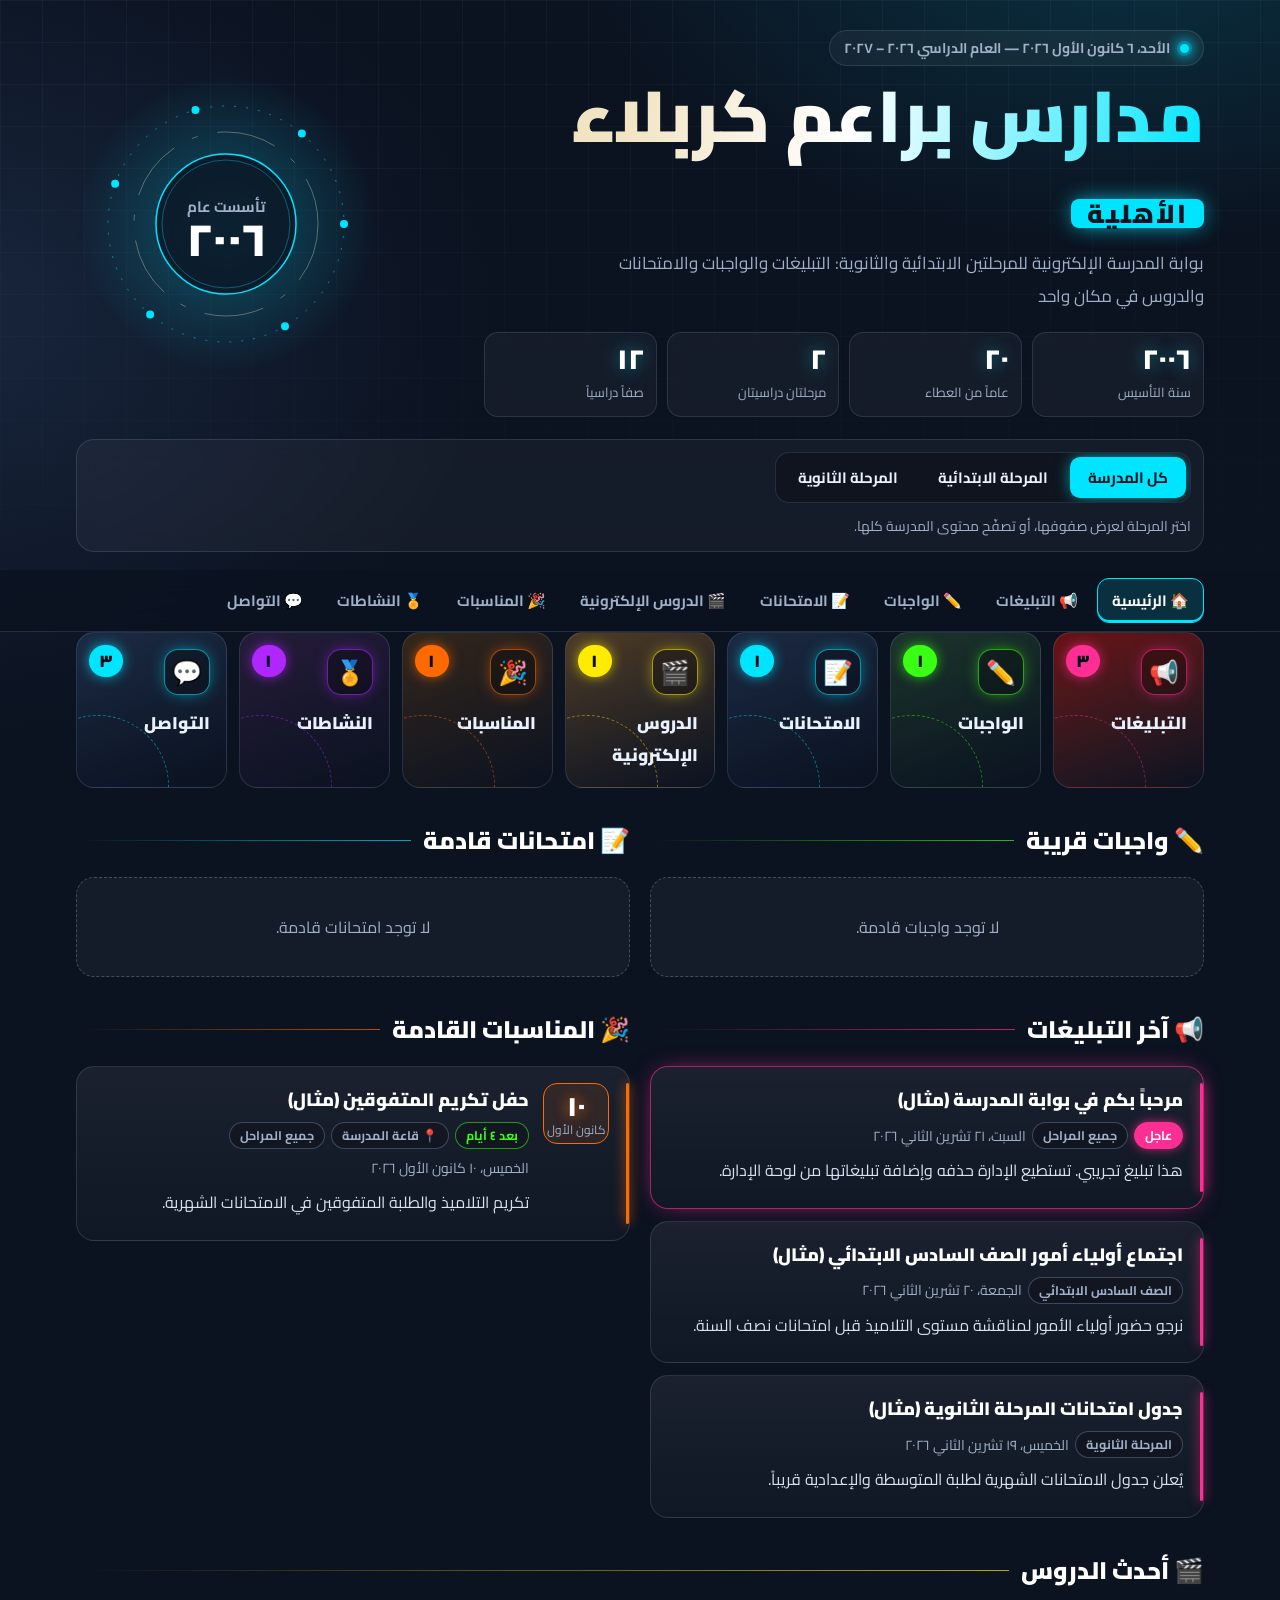
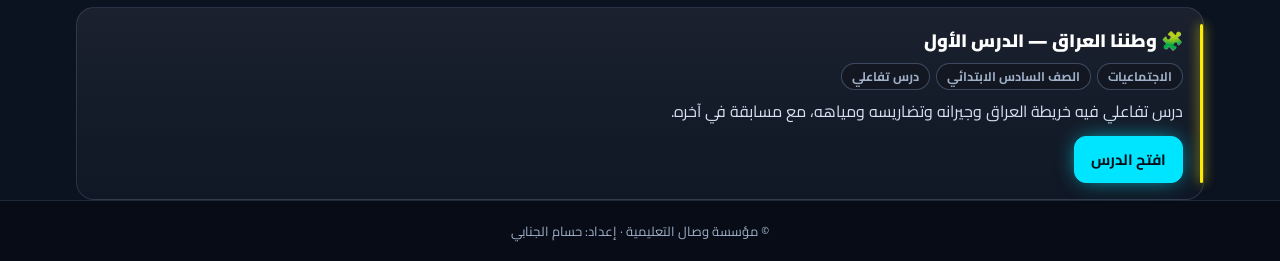
==== commit 78634eed: "Rebuild portal for two stages (primary + secondary) with high-tech dark design - School profile: Bar" ====
--- a/index.html
+++ b/index.html
@@ -3,7 +3,8 @@
 <head>
 <meta charset="utf-8">
 <meta name="viewport" content="width=device-width,initial-scale=1">
-<title>بوابة مدارس براعم كربلاء</title>
+<meta name="theme-color" content="#0B1220">
+<title>بوابة مدارس براعم كربلاء الأهلية</title>
 <link href="https://fonts.googleapis.com/css2?family=Cairo:wght@400;600;700;900&display=swap" rel="stylesheet">
 <link rel="stylesheet" href="assets/style.css">
 <script src="assets/common.js"></script>
@@ -11,75 +12,106 @@
 </head>
 <body>
 <section class="hero">
-  <div class="wrap">
-    <div class="frame">
-      <div class="kicker"><span class="node"></span><span id="kick"></span></div>
+  <div class="wrap hero-in">
+    <div>
+      <div class="chip-live"><span class="node"></span><span id="today"></span></div>
       <h1 id="title"></h1>
       <p id="slogan"></p>
-      <div class="grades" id="grades" aria-label="اختر الصف"></div>
+      <div class="stats" id="stats"></div>
+    </div>
+    <div class="orb" id="orb"></div>
+  </div>
+  <div class="wrap">
+    <div class="selector" aria-label="اختر المرحلة والصف">
+      <div class="seg" id="stages"></div>
+      <div class="chips" id="grades"></div>
     </div>
   </div>
 </section>
 <nav class="topnav" aria-label="أقسام البوابة"><div class="wrap" id="nav"></div></nav>
 <main class="wrap" id="view"></main>
-<footer>© مؤسسة وصال التعليمية، إعداد: حسام الجنابي</footer>
+<footer>© مؤسسة وصال التعليمية · إعداد: حسام الجنابي</footer>
 
 <script>
-/* ============ البيانات ============ */
+/* ============ البيانات والاختيار ============ */
 const PREVIEW = /[?&]preview\b/.test(location.search);
-const D = (PREVIEW && store.get('wx-admin-draft')) || window.SCHOOL;
-let grade = store.get('wx-grade') || '';
-if(!D.grades.includes(grade)) grade = '';
-const forGrade = it => !grade || !it.grade || it.grade === grade;
-const items = k => (D[k] || []).filter(forGrade);
-const today = todayISO();
-
-/* ============ الرأس والتنقل ============ */
-$('#title').innerHTML = `${esc(D.school.name)}<small>${PREVIEW ? 'معاينة المسودة — لم تُنشر بعد' : 'البوابة الإلكترونية'}</small>`;
-$('#slogan').textContent = D.school.slogan || '';
-document.title = 'بوابة ' + D.school.name;
-function drawGrades(){
-  $('#grades').innerHTML = ['', ...D.grades].map(g => `<button class="${g === grade ? 'on' : ''}" data-g="${esc(g)}">${g ? esc(g) : 'كل الصفوف'}</button>`).join('');
-  $('#kick').textContent = (D.school.year || '') + '، ' + gradeLabel(grade);
-}
-$('#grades').onclick = e => { const b = e.target.closest('[data-g]'); if(!b) return; grade = b.dataset.g; store.set('wx-grade', grade); drawGrades(); route(); };
+const D = (PREVIEW && store.get(DRAFT_KEY)) || window.SCHOOL;
+let sel = store.get('wx2-sel') || {stage:'', grade:''};
+if(sel.grade && !allGrades(D).includes(sel.grade)) sel = {stage:'', grade:''};
+if(sel.stage && !D.stages.some(s => s.name === sel.stage)) sel = {stage:'', grade:''};
+const forSel = it => matches(D, it.grade, sel);
+const items = k => (D[k] || []).filter(forSel);
+const selLabel = () => sel.grade ? 'الصف ' + sel.grade : sel.stage ? 'المرحلة ' + sel.stage : 'جميع المراحل';
+
+/* ============ الرأس ============ */
+const nm = D.school.name, m = nm.match(/^(.*?)\s+(الأهلية)$/);
+$('#title').innerHTML = m ? `<span class="grad">${esc(m[1])}</span><br><span class="sub">${esc(m[2])}</span>` : `<span class="grad">${esc(nm)}</span>`;
+$('#slogan').textContent = PREVIEW ? 'معاينة المسودة — لم تُنشر بعد' : (D.school.slogan || '');
+document.title = 'بوابة ' + nm;
+$('#today').textContent = fmtDate(todayISO()) + (D.school.year ? '  —  ' + D.school.year : '');
+const founded = +D.school.founded || 0, age = new Date().getFullYear() - founded;
+const STATS = [
+  founded && [founded, 'سنة التأسيس', false],
+  founded && [age, 'عاماً من العطاء', true],
+  [D.stages.length, D.stages.length === 2 ? 'مرحلتان دراسيتان' : 'مراحل دراسية', true],
+  [allGrades(D).length, 'صفاً دراسياً', true]
+].filter(Boolean);
+$('#stats').innerHTML = STATS.map(([n, l, cnt]) => `<div class="stat"><b data-n="${n}" data-c="${cnt ? 1 : 0}">${toAr(n)}</b><span>${l}</span></div>`).join('');
+if(founded) $('#orb').innerHTML = orbSVG(founded);
+/* عدّاد متحرك للأرقام */
+if(!matchMedia('(prefers-reduced-motion: reduce)').matches) $$('#stats b[data-c="1"]').forEach(b => {
+  const n = +b.dataset.n, t0 = performance.now();
+  const step = t => { const p = Math.min(1, (t - t0) / 1200); b.textContent = toAr(Math.round(n * (1 - Math.pow(1 - p, 3)))); if(p < 1) requestAnimationFrame(step); };
+  requestAnimationFrame(step);
+});
+
+function drawSel(){
+  $('#stages').innerHTML = [['', 'كل المدرسة'], ...D.stages.map(s => [s.name, 'المرحلة ' + s.name])]
+    .map(([v, l]) => `<button data-s="${esc(v)}" class="${v === sel.stage ? 'on' : ''}">${esc(l)}</button>`).join('');
+  const st = D.stages.find(s => s.name === sel.stage);
+  $('#grades').innerHTML = st ? [['', 'كل صفوف المرحلة'], ...st.grades.map(g => [g, g])]
+    .map(([v, l]) => `<button data-g="${esc(v)}" class="${v === sel.grade ? 'on' : ''}">${esc(l)}</button>`).join('') : '<span class="muted">اختر المرحلة لعرض صفوفها، أو تصفّح محتوى المدرسة كلها.</span>';
+}
+$('#stages').onclick = e => { const b = e.target.closest('[data-s]'); if(!b) return; sel = {stage:b.dataset.s, grade:''}; store.set('wx2-sel', sel); drawSel(); route(); };
+$('#grades').onclick = e => { const b = e.target.closest('[data-g]'); if(!b) return; sel.grade = b.dataset.g; store.set('wx2-sel', sel); drawSel(); route(); };
 $('#nav').innerHTML = `<a href="#/" data-k="home">🏠 الرئيسية</a>` + Object.entries(SECTIONS).map(([k, s]) => `<a href="#/${k}" data-k="${k}">${s.icon} ${s.label}</a>`).join('');
-drawGrades();
-
-/* ============ مكوّنات البطاقات ============ */
-const tags = it => `${it.subject ? `<span class="tag">${esc(it.subject)}</span>` : ''}<span class="tag">${esc(gradeLabel(it.grade))}</span>`;
+drawSel();
+
+/* ============ البطاقات ============ */
+const G = k => SECTIONS[k].glow;
+const tags = it => `${it.subject ? `<span class="tag">${esc(it.subject)}</span>` : ''}<span class="tag">${esc(audienceLabel(it.grade))}</span>`;
 const isNew = it => { const d = dayDiff(it.date); return d !== null && d <= 0 && d >= -2; };
 const linkBtn = (url, text, cls='pri') => {
   if(!url) return '';
   const ext = /^https?:/.test(url) && !url.startsWith(location.origin);
   return `<a class="btn ${cls}" href="${esc(url)}"${ext ? ' target="_blank" rel="noopener"' : ''}>${text}</a>`;
 };
+const calBox = iso => `<div class="cal"><div class="d">${fmtDate(iso, {day:'numeric'})}</div><div class="m">${fmtDate(iso, {month:'long'})}</div></div>`;
 const CARD = {
   announcements: it => `
-    <article class="card${it.urgent ? ' feat' : ''}" style="--c:${it.urgent ? '#7A1212' : 'var(--sec)'}">
+    <article class="card${it.urgent ? ' feat' : ''}" style="--g:${G('announcements')}">
       <h3>${esc(it.title)}</h3>
       <div class="meta">${it.urgent ? '<span class="tag hot">عاجل</span>' : ''}${isNew(it) ? '<span class="tag new">جديد</span>' : ''}
-        <span class="tag">${esc(gradeLabel(it.grade))}</span><span class="muted">${fmtDate(it.date)}</span></div>
+        <span class="tag">${esc(audienceLabel(it.grade))}</span><span class="muted">${fmtDate(it.date)}</span></div>
       <div class="body">${rich(it.body)}</div>
     </article>`,
   homework: it => {
     const d = dayDiff(it.due), late = d !== null && d < 0;
     const due = it.due ? `<span class="tag ${late ? 'late' : d <= 1 ? 'hot' : 'ok'}">${late ? 'انتهى موعد التسليم' : 'التسليم ' + relDay(d)}</span>` : '';
     return `
-    <article class="card" style="--c:#1F3B2D">
+    <article class="card" style="--g:${G('homework')}">
       <h3>${esc(it.title)}</h3>
       <div class="meta">${isNew(it) ? '<span class="tag new">جديد</span>' : ''}${tags(it)}${due}</div>
       <div class="body">${rich(it.body)}</div>
-      <div class="muted">أُعطي ${fmtDate(it.date)}${it.due ? '، آخر موعد ' + fmtDate(it.due) : ''}</div>
+      <div class="muted">أُعطي ${fmtDate(it.date)}${it.due ? '، وآخر موعد ' + fmtDate(it.due) : ''}</div>
       <div class="acts">${linkBtn(it.link, /#exam=/.test(it.link) ? '✏️ حلّ الواجب الآن' : 'فتح الرابط')}</div>
     </article>`;
   },
   exams: it => {
     const d = dayDiff(it.date), open = d !== null && d <= 0;
     return `
-    <article class="card" style="--c:#1E2F4A">
-      <div class="evt">
-        <div class="cal" style="--c:#1E2F4A"><div class="d">${fmtDate(it.date, {day:'numeric'})}</div><div class="m">${fmtDate(it.date, {month:'long'})}</div></div>
+    <article class="card" style="--g:${G('exams')}">
+      <div class="evt">${calBox(it.date)}
         <div style="flex:1">
           <h3>${esc(it.title)}</h3>
           <div class="meta">${tags(it)}<span class="tag ${d < 0 ? '' : d === 0 ? 'hot' : 'ok'}">${d < 0 ? 'انتهى' : relDay(d)}</span></div>
@@ -91,10 +123,9 @@
     </article>`;
   },
   lessons: it => {
-    const yt = ytId(it.link);
-    const icon = {'فيديو':'🎬', 'درس تفاعلي':'🧩', 'ملف':'📄'}[it.kind] || '🔗';
+    const yt = ytId(it.link), icon = {'فيديو':'🎬', 'درس تفاعلي':'🧩', 'ملف':'📄'}[it.kind] || '🔗';
     return `
-    <article class="card" style="--c:#5B4326">
+    <article class="card" style="--g:${G('lessons')}">
       <h3>${icon} ${esc(it.title)}</h3>
       <div class="meta">${isNew(it) ? '<span class="tag new">جديد</span>' : ''}${tags(it)}${it.kind ? `<span class="tag">${esc(it.kind)}</span>` : ''}</div>
       <div class="body">${rich(it.body)}</div>
@@ -104,83 +135,84 @@
   events: it => {
     const d = dayDiff(it.date);
     return `
-    <article class="card evt" style="--c:#3B2A1A">
-      <div class="cal" style="--c:#3B2A1A"><div class="d">${fmtDate(it.date, {day:'numeric'})}</div><div class="m">${fmtDate(it.date, {month:'long'})}</div></div>
+    <article class="card evt" style="--g:${G('events')}">${calBox(it.date)}
       <div style="flex:1">
         <h3>${esc(it.title)}</h3>
-        <div class="meta"><span class="tag ${d === 0 ? 'hot' : d > 0 ? 'ok' : ''}">${relDay(d)}</span>${it.place ? `<span class="tag">📍 ${esc(it.place)}</span>` : ''}<span class="muted">${fmtDate(it.date)}</span></div>
+        <div class="meta"><span class="tag ${d === 0 ? 'hot' : d > 0 ? 'ok' : ''}">${relDay(d)}</span>${it.place ? `<span class="tag">📍 ${esc(it.place)}</span>` : ''}<span class="tag">${esc(audienceLabel(it.grade))}</span></div>
+        <div class="muted">${fmtDate(it.date)}</div>
         ${it.body ? `<div class="body">${rich(it.body)}</div>` : ''}
       </div>
     </article>`;
   },
   activities: it => `
-    <article class="card" style="--c:#4A3A28">
+    <article class="card" style="--g:${G('activities')}">
       ${it.image ? `<img class="thumb" src="${esc(it.image)}" alt="${esc(it.title)}" loading="lazy">` : ''}
       <h3>${esc(it.title)}</h3>
-      <div class="meta"><span class="tag">${esc(gradeLabel(it.grade))}</span><span class="muted">${fmtDate(it.date)}</span></div>
+      <div class="meta"><span class="tag">${esc(audienceLabel(it.grade))}</span><span class="muted">${fmtDate(it.date)}</span></div>
       <div class="body">${rich(it.body)}</div>
       <div class="acts">${linkBtn(it.link, 'المزيد', '')}</div>
     </article>`
 };
+const by = (f, dir=1) => (a, b) => dir * String(a[f] || '').localeCompare(String(b[f] || ''));
 const SORT = {
-  announcements: (a, b) => (!!b.urgent - !!a.urgent) || (b.date || '').localeCompare(a.date || ''),
-  homework: (a, b) => { const la = dayDiff(a.due) < 0, lb = dayDiff(b.due) < 0; return la - lb || (la ? b.due.localeCompare(a.due) : (a.due || '').localeCompare(b.due || '')); },
-  exams: (a, b) => { const pa = dayDiff(a.date) < 0, pb = dayDiff(b.date) < 0; return pa - pb || (pa ? (b.date || '').localeCompare(a.date || '') : (a.date || '').localeCompare(b.date || '')); },
-  lessons: (a, b) => (b.date || '').localeCompare(a.date || ''),
-  events: (a, b) => (a.date || '').localeCompare(b.date || ''),
-  activities: (a, b) => (b.date || '').localeCompare(a.date || '')
+  announcements: (a, b) => (!!b.urgent - !!a.urgent) || by('date', -1)(a, b),
+  homework: (a, b) => { const la = dayDiff(a.due) < 0, lb = dayDiff(b.due) < 0; return la - lb || (la ? by('due', -1) : by('due'))(a, b); },
+  exams: (a, b) => { const pa = dayDiff(a.date) < 0, pb = dayDiff(b.date) < 0; return pa - pb || (pa ? by('date', -1) : by('date'))(a, b); },
+  lessons: by('date', -1), events: by('date'), activities: by('date', -1)
 };
 const emptyBox = t => `<div class="empty">${t}</div>`;
-const listOf = (k, arr) => arr.length ? `<div class="list">${arr.map(CARD[k]).join('')}</div>` : emptyBox(`لا توجد ${SECTIONS[k].label} ${grade ? 'للصف ' + esc(grade) : ''} حالياً.`);
+const listOf = (k, arr) => arr.length ? `<div class="list">${arr.map(CARD[k]).join('')}</div>` : emptyBox(`لا توجد ${SECTIONS[k].label} لـ${esc(selLabel())} حالياً.`);
+const head = (k, t) => `<h2 class="sec" style="--g:${G(k)}">${SECTIONS[k].icon} ${t}</h2>`;
 
 /* ============ الصفحات ============ */
 function home(){
   theme('home');
+  const upcoming = (k, f='date') => items(k).filter(x => dayDiff(x[f] || x.date) >= 0);
   const urgent = items('announcements').filter(a => a.urgent && dayDiff(a.date) >= -14).sort(SORT.announcements).slice(0, 3);
-  const hw = items('homework').filter(h => dayDiff(h.due || h.date) >= 0).sort(SORT.homework).slice(0, 4);
-  const ex = items('exams').filter(e => dayDiff(e.date) >= 0).sort(SORT.exams).slice(0, 3);
-  const ev = (D.events || []).filter(e => dayDiff(e.date) >= 0).sort(SORT.events).slice(0, 3);
+  const hw = upcoming('homework', 'due').sort(SORT.homework).slice(0, 4);
+  const ex = upcoming('exams').sort(SORT.exams).slice(0, 3);
+  const ev = upcoming('events').sort(SORT.events).slice(0, 3);
   const ann = items('announcements').filter(a => !urgent.includes(a)).sort(SORT.announcements).slice(0, 3);
   const les = items('lessons').sort(SORT.lessons).slice(0, 3);
   const count = k => k === 'contact' ? (D.staff || []).length : k === 'events' ? ev.length : items(k).length;
   return `
     ${PREVIEW ? '<div class="notice">أنت تشاهد معاينة المسودة المحفوظة في لوحة الإدارة على هذا الجهاز. لن يراها الآخرون قبل رفع ملف المحتوى.</div>' : ''}
-    ${urgent.map(a => `<div class="urgent fade"><span style="font-size:24px">📢</span><div><b>${esc(a.title)}</b><div>${rich(a.body)}</div></div></div>`).join('')}
+    ${urgent.map(a => `<div class="urgent fade"><span class="node"></span><div><b>${esc(a.title)}</b> <span class="tag" style="color:#fff">${esc(audienceLabel(a.grade))}</span><div>${rich(a.body)}</div></div></div>`).join('')}
     <div class="tiles">${Object.entries(SECTIONS).map(([k, s]) => `
-      <a class="tile fade" href="#/${k}" style="background:${s.c}"><div class="ic">${s.icon}</div><b>${s.label}</b><span class="cnt">${toAr(count(k))}</span></a>`).join('')}
+      <a class="tile fade" href="#/${k}" style="--c:${s.c};--g:${s.glow}"><div class="ic">${s.icon}</div><b>${s.label}</b><span class="cnt">${toAr(count(k))}</span></a>`).join('')}
     </div>
     <div class="cols">
-      <div><h2 class="sec" style="--sec:#1F3B2D">✏️ واجبات قريبة</h2>${hw.length ? `<div class="list">${hw.map(CARD.homework).join('')}</div>` : emptyBox('لا توجد واجبات قادمة.')}</div>
-      <div><h2 class="sec" style="--sec:#1E2F4A">📝 امتحانات قادمة</h2>${ex.length ? `<div class="list">${ex.map(CARD.exams).join('')}</div>` : emptyBox('لا توجد امتحانات قادمة.')}</div>
+      <div>${head('homework', 'واجبات قريبة')}${hw.length ? `<div class="list">${hw.map(CARD.homework).join('')}</div>` : emptyBox('لا توجد واجبات قادمة.')}</div>
+      <div>${head('exams', 'امتحانات قادمة')}${ex.length ? `<div class="list">${ex.map(CARD.exams).join('')}</div>` : emptyBox('لا توجد امتحانات قادمة.')}</div>
     </div>
     <div class="cols">
-      <div><h2 class="sec" style="--sec:#7A1212">📢 آخر التبليغات</h2>${ann.length ? `<div class="list">${ann.map(CARD.announcements).join('')}</div>` : emptyBox('لا توجد تبليغات أخرى.')}</div>
-      <div><h2 class="sec" style="--sec:#3B2A1A">🎉 المناسبات القادمة</h2>${ev.length ? `<div class="list">${ev.map(CARD.events).join('')}</div>` : emptyBox('لا توجد مناسبات قادمة.')}</div>
-    </div>
-    <h2 class="sec" style="--sec:#5B4326">🎬 أحدث الدروس</h2>${listOf('lessons', les)}`;
+      <div>${head('announcements', 'آخر التبليغات')}${ann.length ? `<div class="list">${ann.map(CARD.announcements).join('')}</div>` : emptyBox('لا توجد تبليغات أخرى.')}</div>
+      <div>${head('events', 'المناسبات القادمة')}${ev.length ? `<div class="list">${ev.map(CARD.events).join('')}</div>` : emptyBox('لا توجد مناسبات قادمة.')}</div>
+    </div>
+    ${head('lessons', 'أحدث الدروس')}${listOf('lessons', les)}`;
 }
 function section(k){
   theme(k);
   const s = SECTIONS[k], hasSub = ['homework', 'exams', 'lessons'].includes(k);
-  const st = store.get('wx-f-' + k) || {};
+  const st = store.get('wx2-f-' + k) || {};
+  const subs = subjectsFor(D, sel.grade || (sel.stage ? STAGE_P + sel.stage : ''));
   return `
-    <h2 class="sec" style="margin-top:4px">${s.icon} ${s.label}</h2>
+    ${head(k, s.label + ` <span class="muted" style="font-weight:700">· ${esc(selLabel())}</span>`)}
     <div class="filters">
-      <input id="q" placeholder="ابحث في ${s.label}…" value="${esc(st.q || '')}">
-      ${hasSub ? `<select id="sub"><option value="">كل المواد</option>${D.subjects.map(x => `<option${st.sub === x ? ' selected' : ''}>${esc(x)}</option>`).join('')}</select>` : '<span></span>'}
+      <input id="q" placeholder="ابحث في ${s.label}…" value="${esc(st.q || '')}" aria-label="بحث">
+      ${hasSub ? `<select id="sub" aria-label="المادة"><option value="">كل المواد</option>${subs.map(x => `<option${st.sub === x ? ' selected' : ''}>${esc(x)}</option>`).join('')}</select>` : '<span></span>'}
     </div>
     <div id="res"></div>`;
 }
 function fillSection(k){
   const run = () => {
-    const q = ($('#q').value || '').trim(), sub = $('#sub')?.value || '';
-    store.set('wx-f-' + k, {q, sub});
-    let arr = (k === 'events' ? (D.events || []) : items(k)).filter(it => (!sub || it.subject === sub) && (!q || (it.title + ' ' + (it.body || '')).includes(q)));
-    arr = arr.slice().sort(SORT[k]);
+    const q = $('#q').value.trim(), sub = $('#sub')?.value || '';
+    store.set('wx2-f-' + k, {q, sub});
+    const arr = items(k).filter(it => (!sub || it.subject === sub) && (!q || (it.title + ' ' + (it.body || '')).includes(q))).sort(SORT[k]);
     if(k === 'events'){
       const up = arr.filter(e => dayDiff(e.date) >= 0), past = arr.filter(e => dayDiff(e.date) < 0).reverse();
       $('#res').innerHTML = (up.length ? `<div class="list">${up.map(CARD.events).join('')}</div>` : emptyBox('لا توجد مناسبات قادمة.')) +
-        (past.length ? `<h2 class="sec">مناسبات سابقة</h2><div class="list" style="opacity:.8">${past.map(CARD.events).join('')}</div>` : '');
+        (past.length ? `${head('events', 'مناسبات سابقة')}<div class="list" style="opacity:.75">${past.map(CARD.events).join('')}</div>` : '');
     } else $('#res').innerHTML = listOf(k, arr);
   };
   $('#q').oninput = run; if($('#sub')) $('#sub').onchange = run; run();
@@ -191,60 +223,64 @@
   if(!it) return emptyBox('الدرس غير موجود.');
   return `
     <a class="btn" href="#/lessons">→ كل الدروس</a>
-    <h2 class="sec">${esc(it.title)}</h2>
+    ${head('lessons', esc(it.title))}
     <div class="video"><iframe src="https://www.youtube-nocookie.com/embed/${ytId(it.link)}" title="${esc(it.title)}" allow="accelerometer; encrypted-media; gyroscope; picture-in-picture; fullscreen" allowfullscreen></iframe></div>
-    <div class="card" style="margin-top:12px"><div class="meta">${tags(it)}</div><div class="body">${rich(it.body)}</div></div>`;
+    <div class="card" style="margin-top:14px;--g:${G('lessons')}"><div class="meta">${tags(it)}</div><div class="body">${rich(it.body)}</div></div>`;
 }
 
 /* ============ التواصل الخاص ============ */
+const LEAD = /المشرف|مدير/;
+const reach = s => s.whatsapp || s.telegram;
 function contact(){
   theme('contact');
-  const sc = D.school;
-  const staff = (D.staff || []).filter(s => !grade || !s.grades || s.grades.includes(grade));
-  const reach = s => s.whatsapp || s.telegram;
+  const sc = D.school, st = sel.stage || stageOf(D, sel.grade);
+  const staff = (D.staff || []).filter(s => !st || !s.stage || s.stage === st);
+  const lead = staff.filter(s => LEAD.test(s.role)), others = staff.filter(s => !LEAD.test(s.role));
+  const person = s => `
+    <div class="card" style="--g:${G('contact')}">
+      <h3>${esc(s.name)}</h3>
+      <div class="meta"><span class="tag">${esc(s.role)}</span>${s.stage ? `<span class="tag">المرحلة ${esc(s.stage)}</span>` : ''}${s.subjects ? `<span class="tag">${esc(s.subjects)}</span>` : ''}${s.grades ? `<span class="tag">${esc(s.grades)}</span>` : ''}</div>
+      ${reach(s) ? '' : '<div class="muted">لم يُضف رقم تواصل بعد.</div>'}
+    </div>`;
   return `
-    <h2 class="sec" style="margin-top:4px">💬 التواصل مع المدرسة</h2>
-    <div class="cols">
+    ${head('contact', 'التواصل مع المدرسة')}
+    ${lead.length ? `<div class="lead">${lead.map(s => `
+      <div class="card" style="--g:${G('contact')}"><div class="av">${/المشرف/.test(s.role) ? '🛡️' : '🎓'}</div>
+        <h3>${esc(s.name)}</h3><div class="muted">${esc(s.name === s.role ? (s.stage ? 'المرحلة ' + s.stage : 'جميع المراحل') : s.role)}</div></div>`).join('')}</div>` : ''}
+    <div class="cols" style="margin-top:20px">
       <div class="panel">
-        <h3>مراسلة خاصة</h3>
-        <p class="muted">تُكتب الرسالة هنا ثم تُرسل مباشرة إلى المعلم أو الإدارة عبر واتساب أو تلكرام، ولا يحتفظ الموقع بأي بيانات.</p>
+        <h3>🔒 مراسلة خاصة</h3>
+        <p class="muted">تُكتب الرسالة هنا ثم تُرسل مباشرة إلى الجهة المختارة عبر واتساب أو تلكرام، ولا يحتفظ الموقع بأي بيانات.</p>
         <div class="grid">
-          <div class="full"><label>إلى</label><select id="to">${staff.filter(reach).map(s => `<option value="${esc(s.id)}">${esc(s.name)}${s.subjects ? ' — ' + esc(s.subjects) : ''}</option>`).join('') || '<option value="">لم تُضف أرقام تواصل بعد</option>'}</select></div>
-          <div><label>اسم ولي الأمر</label><input id="pn" autocomplete="name"></div>
-          <div><label>اسم التلميذ</label><input id="sn"></div>
-          <div><label>الصف</label><select id="sg">${D.grades.map(g => `<option${g === grade ? ' selected' : ''}>${esc(g)}</option>`).join('')}</select></div>
-          <div><label>الشعبة</label><input id="ss" placeholder="مثال: أ"></div>
-          <div class="full"><label>الرسالة</label><textarea id="msg"></textarea></div>
+          <div class="full"><label for="to">إلى</label><select id="to">${staff.filter(reach).map(s => `<option value="${esc(s.id)}">${esc(s.name)}${s.subjects ? ' — ' + esc(s.subjects) : ''}</option>`).join('') || '<option value="">لم تُضف أرقام تواصل بعد</option>'}</select></div>
+          <div><label for="pn">اسم ولي الأمر</label><input id="pn" autocomplete="name"></div>
+          <div><label for="sn">اسم التلميذ أو الطالب</label><input id="sn"></div>
+          <div><label for="sg">الصف</label><select id="sg">${audienceOptions(D, sel.grade, {all:false, stages:false})}</select></div>
+          <div><label for="ss">الشعبة</label><input id="ss" placeholder="مثال: أ"></div>
+          <div class="full"><label for="msg">الرسالة</label><textarea id="msg"></textarea></div>
         </div>
         <div id="err"></div>
         <div class="row" style="margin-top:12px"><button class="pri" id="send">إرسال الرسالة</button></div>
       </div>
       <div>
-        <div class="card" style="--c:#1E2F4A">
+        <div class="card" style="--g:${G('contact')}">
           <h3>🏫 ${esc(sc.name)}</h3>
-          <div class="body">${sc.address ? '📍 ' + esc(sc.address) + '<br>' : ''}${sc.phone ? '☎️ <a href="tel:' + esc(sc.phone) + '" dir="ltr">' + esc(toAr(sc.phone)) + '</a><br>' : ''}${sc.hours ? '🕘 أوقات الدوام: ' + esc(sc.hours) : ''}</div>
+          <div class="body">${sc.founded ? '✨ تأسست عام ' + toAr(sc.founded) + '<br>' : ''}${sc.address ? '📍 ' + esc(sc.address) + '<br>' : ''}${sc.phone ? '☎️ <a href="tel:' + esc(sc.phone) + '" dir="ltr">' + esc(toAr(sc.phone)) + '</a><br>' : ''}${sc.hours ? '🕘 أوقات الدوام: ' + esc(sc.hours) : ''}</div>
         </div>
-        <h2 class="sec">الكادر</h2>
-        <div class="list">${staff.map(s => `
-          <div class="card" style="--c:#1E2F4A">
-            <h3>${esc(s.name)}</h3>
-            <div class="meta"><span class="tag">${esc(s.role)}</span>${s.subjects ? `<span class="tag">${esc(s.subjects)}</span>` : ''}${s.grades ? `<span class="tag">الصفوف: ${esc(s.grades)}</span>` : ''}</div>
-            ${reach(s) ? '' : '<div class="muted">لم يُضف رقم تواصل بعد.</div>'}
-          </div>`).join('') || emptyBox('لم يُضف الكادر بعد.')}</div>
+        <h2 class="sec" style="--g:${G('contact')}">الكادر التدريسي</h2>
+        <div class="list">${others.map(person).join('') || emptyBox('لم يُضف الكادر التدريسي بعد.')}</div>
       </div>
     </div>`;
 }
 function wireContact(){
   $('#send').onclick = async () => {
-    const s = (D.staff || []).find(x => x.id === $('#to').value);
-    const v = id => $(id).value.trim();
-    if(!s) return $('#err').innerHTML = '<div class="alert">لا توجد جهة تواصل متاحة.</div>';
+    const s = (D.staff || []).find(x => x.id === $('#to').value), v = id => $(id).value.trim();
+    if(!s) return $('#err').innerHTML = '<div class="alert">لا توجد جهة تواصل متاحة بعد.</div>';
     if(!v('#pn') || !v('#sn') || !v('#msg')) return $('#err').innerHTML = '<div class="alert">اكتب اسمك واسم التلميذ ونص الرسالة.</div>';
     $('#err').innerHTML = '';
-    const text = `السلام عليكم ${s.name}\nأنا ${v('#pn')}، ولي أمر التلميذ/ة ${v('#sn')} — الصف ${$('#sg').value}${v('#ss') ? ' / ' + v('#ss') : ''}\n\n${v('#msg')}\n\n(مرسلة من بوابة ${D.school.name})`;
-    if(s.whatsapp){
-      window.open('https://wa.me/' + s.whatsapp.replace(/\D/g, '') + '?text=' + encodeURIComponent(text), '_blank', 'noopener');
-    } else {
+    const text = `السلام عليكم ${s.name}\nأنا ${v('#pn')}، ولي أمر ${v('#sn')} — الصف ${$('#sg').value}${v('#ss') ? ' / ' + v('#ss') : ''}\n\n${v('#msg')}\n\n(مرسلة من بوابة ${D.school.name})`;
+    if(s.whatsapp) window.open('https://wa.me/' + s.whatsapp.replace(/\D/g, '') + '?text=' + encodeURIComponent(text), '_blank', 'noopener');
+    else {
       try{ await navigator.clipboard.writeText(text); toast('نُسخت الرسالة، الصقها في تلكرام'); }catch(_){}
       window.open('https://t.me/' + s.telegram.replace(/^@/, ''), '_blank', 'noopener');
     }
--- a/assets/style.css
+++ b/assets/style.css
@@ -1,102 +1,139 @@
-/* هوية بوابة مدارس براعم كربلاء — خط Cairo واتجاه من اليمين لليسار */
+/* بوابة مدارس براعم كربلاء الأهلية — واجهة تقنية داكنة بخط Cairo واتجاه من اليمين لليسار
+   الألوان من هوية براعم: الأزرق الداكن والأخضر الداكن والبني الداكن، واللمعات النيون للإبراز فقط */
 :root{
-  --ink:#1A1511;--brown:#4A3A28;--brown2:#5B4326;--paper:#ECDCB6;--card:#F4E8CB;--line:#8A6F45;
-  --red:#7A1212;--cream:#F1E4C3;--light:#FBF5E6;--sand:#E8D5AE;--yellow:#F6E3A1;--olive:#DCE9D5;
-  --sky:#D5E4F3;--dk:#3B2A1A;--green:#1F3B2D;--navy:#1E2F4A;
-  --sec:var(--green);--secbg:var(--olive);--glow:#39FF14;
+  --bg:#0B1220;--bg2:#111A2B;--panel:rgba(255,255,255,.045);--panel2:rgba(255,255,255,.085);
+  --bd:rgba(160,190,230,.16);--bd2:rgba(160,190,230,.3);
+  --tx:#EAF2FF;--mu:#9FB0C8;--cream:#F1E4C3;--red:#7A1212;--hot:#FF2E93;--ok:#39FF14;
+  --sec:#1E2F4A;--glow:#00E5FF;--r:18px;
 }
 *{box-sizing:border-box}
-html{scroll-behavior:smooth}
-body{margin:0;min-height:100vh;font-family:'Cairo',Tahoma,sans-serif;color:var(--ink);background:var(--secbg);transition:background .4s}
-a{color:inherit}
-button,select,input,textarea{font-family:inherit;font-size:16px;color:var(--ink)}
-button,.btn{display:inline-flex;align-items:center;gap:6px;border:2px solid var(--line);background:var(--light);padding:8px 16px;border-radius:12px;cursor:pointer;text-decoration:none;font-weight:700;font-size:15px;transition:transform .12s,background .2s}
+html{scroll-behavior:smooth;color-scheme:dark}
+body{margin:0;min-height:100vh;font-family:'Cairo',Tahoma,sans-serif;color:var(--tx);background:var(--bg);
+  background-image:radial-gradient(900px 520px at 88% -8%,color-mix(in srgb,var(--glow) 15%,transparent),transparent 62%),
+                   radial-gradient(800px 600px at -5% 35%,color-mix(in srgb,var(--sec) 70%,transparent),transparent 70%);
+  background-attachment:fixed;transition:background-color .4s}
+body::before{content:"";position:fixed;inset:0;pointer-events:none;z-index:0;
+  background-image:linear-gradient(rgba(160,190,230,.05) 1px,transparent 1px),linear-gradient(90deg,rgba(160,190,230,.05) 1px,transparent 1px);
+  background-size:42px 42px;-webkit-mask-image:linear-gradient(#000,transparent 80%);mask-image:linear-gradient(#000,transparent 80%)}
+body>*{position:relative;z-index:1}
+a{color:var(--glow)}
+::selection{background:var(--glow);color:var(--bg)}
+button,select,input,textarea{font-family:inherit;font-size:16px;color:var(--tx)}
+button,.btn{display:inline-flex;align-items:center;gap:6px;border:1px solid var(--bd2);background:var(--panel2);padding:8px 16px;border-radius:12px;cursor:pointer;text-decoration:none;font-weight:700;font-size:15px;color:var(--tx);transition:transform .12s,box-shadow .2s,background .2s,border-color .2s}
+button:hover,.btn:hover{border-color:var(--glow);box-shadow:0 0 0 1px var(--glow),0 0 18px -4px var(--glow)}
 button:active,.btn:active{transform:scale(.97)}
 button:disabled,.btn.off{opacity:.45;cursor:default;pointer-events:none}
-.pri{background:var(--sec);color:var(--light);border-color:var(--sec)}
-.warn{border-color:var(--red);color:var(--red)}
+.pri{background:var(--glow);color:#06101C;border-color:var(--glow);box-shadow:0 0 22px -6px var(--glow)}
+.warn{border-color:var(--hot);color:var(--hot)}
 .sm{padding:4px 10px;font-size:13px;border-radius:9px}
-input,select,textarea{width:100%;border:1.5px solid var(--line);background:#fff;border-radius:10px;padding:8px 10px}
+input,select,textarea{width:100%;border:1px solid var(--bd2);background:rgba(255,255,255,.06);border-radius:12px;padding:9px 12px}
+option,optgroup{background:var(--bg2);color:var(--tx)}
+input::placeholder,textarea::placeholder{color:#6F819B}
 textarea{resize:vertical;min-height:90px;line-height:1.8}
-input:focus,select:focus,textarea:focus,button:focus-visible,.btn:focus-visible{outline:3px solid color-mix(in srgb,var(--sec) 35%,transparent);outline-offset:1px}
-label{display:block;font-size:14px;font-weight:700;color:var(--brown);margin-bottom:4px}
-.wrap{width:100%;max-width:1100px;margin:0 auto;padding:0 16px}
-.muted{color:var(--brown2);font-size:14px}
+input:focus,select:focus,textarea:focus{outline:none;border-color:var(--glow);box-shadow:0 0 0 3px color-mix(in srgb,var(--glow) 25%,transparent)}
+button:focus-visible,.btn:focus-visible,a:focus-visible{outline:2px solid var(--glow);outline-offset:2px}
+label{display:block;font-size:14px;font-weight:700;color:var(--mu);margin-bottom:5px}
+code{background:var(--panel2);border:1px solid var(--bd);border-radius:6px;padding:0 6px;direction:ltr;display:inline-block}
+.wrap{width:100%;max-width:1160px;margin:0 auto;padding:0 16px}
+.muted{color:var(--mu);font-size:14px}
 .row{display:flex;gap:10px;flex-wrap:wrap;align-items:center}
+.node{display:inline-block;width:9px;height:9px;border-radius:50%;background:var(--glow);box-shadow:0 0 0 3px color-mix(in srgb,var(--glow) 22%,transparent),0 0 14px 3px var(--glow);animation:pulse 2s infinite}
 
-/* ===== الرأس الكبير ===== */
-.hero{position:relative;overflow:hidden;background:var(--sec);color:var(--light);padding:26px 0 30px;transition:background .4s}
-.hero::before,.hero::after{content:"";position:absolute;border-radius:50%;border:2px solid rgba(251,245,230,.14);pointer-events:none}
-.hero::before{width:520px;height:520px;left:-160px;top:-260px}
-.hero::after{width:300px;height:300px;left:12%;bottom:-210px;border-width:30px;border-color:rgba(251,245,230,.06)}
-.hero .frame{position:relative;border:3px double rgba(251,245,230,.55);border-radius:22px;padding:22px 24px}
-.hero .frame::before,.hero .frame::after{content:"";position:absolute;width:14px;height:14px;background:var(--cream);transform:rotate(45deg)}
-.hero .frame::before{top:-8px;right:-8px}.hero .frame::after{bottom:-8px;left:-8px}
-.hero .kicker{font-weight:700;font-size:15px;opacity:.85;display:flex;align-items:center;gap:8px}
-.hero h1{margin:4px 0 2px;font-weight:900;font-size:clamp(34px,7vw,66px);line-height:1.15;letter-spacing:-.5px}
-.hero h1 small{display:block;font-size:.42em;font-weight:700;opacity:.9;letter-spacing:0}
-.hero p{margin:6px 0 0;font-size:17px;opacity:.92;max-width:640px}
-.node{display:inline-block;width:11px;height:11px;border-radius:50%;background:var(--glow);box-shadow:0 0 0 4px rgba(255,255,255,.12),0 0 16px 4px var(--glow)}
+/* ===== الرأس ===== */
+.hero{padding:30px 0 18px;overflow:hidden}
+.hero-in{display:grid;grid-template-columns:1fr 300px;gap:24px;align-items:center}
+.chip-live{display:inline-flex;align-items:center;gap:10px;font-size:14px;font-weight:700;color:var(--mu);border:1px solid var(--bd);background:var(--panel);border-radius:30px;padding:4px 14px;backdrop-filter:blur(8px)}
+.hero h1{margin:10px 0 4px;font-weight:900;font-size:clamp(36px,6.6vw,72px);line-height:1.12;letter-spacing:-.5px}
+.grad{background:linear-gradient(100deg,var(--cream) 10%,#fff 45%,var(--glow) 100%);-webkit-background-clip:text;background-clip:text;color:transparent}
+.hero h1 .sub{display:inline-block;margin-top:6px;font-size:.36em;font-weight:900;letter-spacing:2px;color:var(--bg);background:var(--glow);padding:0 16px;border-radius:8px;box-shadow:0 0 22px -4px var(--glow)}
+.hero p{margin:10px 0 0;font-size:17px;color:var(--mu);max-width:620px;line-height:1.9}
+.stats{display:grid;grid-template-columns:repeat(4,1fr);gap:10px;margin-top:20px;max-width:720px}
+.stat{border:1px solid var(--bd);background:var(--panel);border-radius:14px;padding:10px 12px;backdrop-filter:blur(8px)}
+.stat b{display:block;font-size:28px;font-weight:900;line-height:1.2;color:#fff;text-shadow:0 0 18px color-mix(in srgb,var(--glow) 55%,transparent)}
+.stat span{font-size:13px;color:var(--mu)}
+.orb{position:relative;width:300px;height:300px}
+.orb svg{width:100%;height:100%;overflow:visible}
+.orb .spin{transform-origin:150px 150px;animation:spin 40s linear infinite}
+.orb .spin2{transform-origin:150px 150px;animation:spin 26s linear infinite reverse}
+.orb .yr{font-family:'Cairo';font-weight:900;font-size:46px;fill:#fff}
+.orb .yl{font-family:'Cairo';font-weight:700;font-size:15px;fill:var(--mu)}
+
+/* ===== محدد المرحلة والصف ===== */
+.selector{margin-top:22px;border:1px solid var(--bd);background:var(--panel);backdrop-filter:blur(10px);border-radius:var(--r);padding:12px;display:flex;flex-direction:column;gap:10px}
+.seg{display:flex;gap:4px;background:rgba(0,0,0,.25);border:1px solid var(--bd);border-radius:14px;padding:4px;width:max-content;max-width:100%;overflow-x:auto}
+.seg button{flex:none;white-space:nowrap;border:0;background:transparent;box-shadow:none;border-radius:10px;padding:6px 18px}
+.seg button.on{background:var(--glow);color:#06101C;box-shadow:0 0 18px -4px var(--glow)}
+.chips{display:flex;gap:6px;flex-wrap:wrap}
+.chips button{border-radius:30px;padding:4px 14px;font-size:14px;background:transparent}
+.chips button.on{background:color-mix(in srgb,var(--glow) 18%,transparent);border-color:var(--glow);color:#fff}
 
 /* ===== شريط الأقسام ===== */
-.topnav{position:sticky;top:0;z-index:5;background:var(--light);border-bottom:2px solid var(--line);box-shadow:0 6px 18px rgba(26,21,17,.08)}
-.topnav .wrap{display:flex;gap:6px;overflow-x:auto;padding-top:8px;padding-bottom:8px;scrollbar-width:thin}
-.topnav a{flex:none;text-decoration:none;font-weight:700;font-size:15px;padding:7px 14px;border-radius:30px;border:2px solid transparent;white-space:nowrap}
-.topnav a:hover{border-color:var(--line)}
-.topnav a.on{background:var(--sec);color:var(--light)}
+.topnav{position:sticky;top:0;z-index:5;background:rgba(11,18,32,.78);backdrop-filter:blur(14px);border-bottom:1px solid var(--bd)}
+.topnav .wrap{display:flex;gap:4px;overflow-x:auto;padding-top:8px;padding-bottom:8px;scrollbar-width:none}
+.topnav a{flex:none;text-decoration:none;color:var(--mu);font-weight:700;font-size:15px;padding:7px 14px;border-radius:12px;border:1px solid transparent;white-space:nowrap;transition:color .2s,background .2s}
+.topnav a:hover{color:#fff;background:var(--panel2)}
+.topnav a.on{color:#fff;border-color:var(--glow);background:color-mix(in srgb,var(--glow) 14%,transparent);box-shadow:inset 0 -2px 0 var(--glow)}
 
-/* ===== شريط الصفوف ===== */
-.grades{display:flex;gap:6px;flex-wrap:wrap;margin-top:16px}
-.grades button{background:rgba(251,245,230,.12);color:var(--light);border-color:rgba(251,245,230,.4);border-radius:30px;padding:5px 14px;font-size:14px}
-.grades button.on{background:var(--light);color:var(--sec);border-color:var(--light)}
+main{padding:22px 0 50px}
+h2.sec{display:flex;align-items:center;gap:12px;margin:30px 0 14px;font-weight:900;font-size:24px;color:#fff}
+h2.sec::after{content:"";flex:1;height:1px;background:linear-gradient(to left,var(--g,var(--glow)),transparent);opacity:.7}
+h3{margin:0 0 4px;font-size:18px;font-weight:900;color:#fff}
 
-main{padding:22px 0 40px}
-h2.sec{display:flex;align-items:center;gap:10px;margin:26px 0 12px;font-weight:900;font-size:26px;color:var(--sec)}
-h2.sec::after{content:"";flex:1;height:0;border-top:3px double var(--line);opacity:.6}
-h3{margin:0 0 4px;font-size:19px;font-weight:900;color:var(--ink)}
-
-/* ===== بلاطات الأقسام في الرئيسية ===== */
-.tiles{display:grid;grid-template-columns:repeat(auto-fit,minmax(135px,1fr));gap:12px}
-.tile{position:relative;overflow:hidden;display:block;text-decoration:none;color:var(--light);border-radius:18px;padding:16px;min-height:118px;box-shadow:0 10px 22px rgba(26,21,17,.16);transition:transform .2s}
-.tile:hover{transform:translateY(-3px)}
-.tile .ic{font-size:30px}
-.tile b{display:block;font-size:18px;font-weight:900;margin-top:4px}
-.tile .cnt{position:absolute;left:12px;top:12px;min-width:38px;text-align:center;font-size:20px;font-weight:900;background:rgba(251,245,230,.18);border:1px solid rgba(251,245,230,.35);border-radius:20px;padding:0 10px}
-.tile::after{content:"";position:absolute;width:120px;height:120px;border-radius:50%;border:16px solid rgba(255,255,255,.08);left:-40px;bottom:-60px}
+/* ===== البلاطات ===== */
+.tiles{display:grid;grid-template-columns:repeat(auto-fit,minmax(140px,1fr));gap:12px}
+.tile{position:relative;overflow:hidden;display:block;text-decoration:none;color:var(--tx);border-radius:var(--r);padding:16px;min-height:128px;
+  background:linear-gradient(160deg,color-mix(in srgb,var(--c) 85%,transparent),rgba(11,18,32,.6));border:1px solid var(--bd);transition:transform .25s,box-shadow .25s,border-color .25s}
+.tile:hover{transform:translateY(-4px);border-color:var(--g);box-shadow:0 14px 30px -12px var(--g)}
+.tile .ic{display:grid;place-items:center;width:46px;height:46px;border-radius:14px;font-size:24px;background:rgba(0,0,0,.25);border:1px solid color-mix(in srgb,var(--g) 60%,transparent);box-shadow:0 0 18px -6px var(--g)}
+.tile b{display:block;font-size:17px;font-weight:900;margin-top:12px}
+.tile .cnt{position:absolute;left:12px;top:12px;min-width:34px;text-align:center;font-size:17px;font-weight:900;color:#06101C;background:var(--g);border-radius:20px;padding:0 9px;box-shadow:0 0 14px -2px var(--g)}
+.tile::after{content:"";position:absolute;width:140px;height:140px;border-radius:50%;border:1px dashed color-mix(in srgb,var(--g) 45%,transparent);left:-50px;bottom:-70px}
 
 /* ===== البطاقات ===== */
 .list{display:grid;gap:12px}
-.cols{display:grid;grid-template-columns:1fr 1fr;gap:18px}
-.card{position:relative;background:var(--light);border:1.5px solid var(--line);border-right:7px solid var(--c,var(--sec));border-radius:16px;padding:14px 16px;box-shadow:0 6px 14px rgba(26,21,17,.06)}
-.card.feat{border:4px double var(--c,var(--sec))}
-.card .meta{display:flex;flex-wrap:wrap;gap:6px;align-items:center;margin:4px 0 6px}
-.card .body{line-height:1.9;font-size:16px;margin:6px 0}
-.card .acts{display:flex;gap:8px;flex-wrap:wrap;margin-top:8px}
-.tag{display:inline-block;font-size:13px;font-weight:700;padding:1px 10px;border-radius:20px;background:var(--card);border:1px solid var(--line)}
-.tag.hot{background:var(--red);color:var(--light);border-color:var(--red)}
-.tag.ok{background:var(--olive);border-color:var(--green);color:var(--green)}
-.tag.late{background:#F6DEDA;border-color:var(--red);color:var(--red)}
-.tag.new{background:var(--yellow);border-color:var(--brown2)}
-.urgent{background:var(--red);color:var(--light);border-radius:16px;padding:12px 16px;display:flex;gap:12px;align-items:flex-start;margin-bottom:10px}
+.cols{display:grid;grid-template-columns:1fr 1fr;gap:20px}
+.card{position:relative;background:linear-gradient(180deg,rgba(255,255,255,.065),rgba(255,255,255,.025));border:1px solid var(--bd);border-radius:var(--r);padding:16px 20px 16px 16px;backdrop-filter:blur(8px);transition:border-color .2s}
+.card:hover{border-color:var(--bd2)}
+.card::before{content:"";position:absolute;right:0;top:16px;bottom:16px;width:3px;border-radius:3px;background:var(--g,var(--glow));box-shadow:0 0 12px var(--g,var(--glow))}
+.card.feat{border-color:color-mix(in srgb,var(--g) 60%,transparent);box-shadow:0 0 26px -10px var(--g)}
+.card .meta{display:flex;flex-wrap:wrap;gap:6px;align-items:center;margin:6px 0}
+.card .body{line-height:1.9;font-size:16px;margin:6px 0;color:#D6E1F2}
+.card .acts{display:flex;gap:8px;flex-wrap:wrap;margin-top:10px}
+.tag{display:inline-block;font-size:12.5px;font-weight:700;padding:1px 10px;border-radius:20px;border:1px solid var(--bd2);color:var(--mu);background:rgba(0,0,0,.2)}
+.tag.hot{color:#fff;background:var(--hot);border-color:var(--hot);box-shadow:0 0 12px -2px var(--hot)}
+.tag.ok{color:var(--ok);border-color:color-mix(in srgb,var(--ok) 55%,transparent)}
+.tag.late{color:#FF8A8A;border-color:#FF8A8A}
+.tag.new{color:#06101C;background:#FFEB00;border-color:#FFEB00}
+.urgent{position:relative;overflow:hidden;border-radius:var(--r);padding:14px 18px;display:flex;gap:14px;align-items:flex-start;margin-bottom:12px;
+  background:linear-gradient(100deg,var(--red),#3a0b1c);border:1px solid color-mix(in srgb,var(--hot) 55%,transparent);box-shadow:0 0 30px -12px var(--hot)}
+.urgent::after{content:"";position:absolute;inset:0;background:linear-gradient(90deg,transparent,rgba(255,255,255,.08),transparent);transform:translateX(100%);animation:scan 4s infinite}
 .urgent b{font-weight:900}
-.cal{flex:none;width:64px;text-align:center;border-radius:12px;background:var(--c,var(--sec));color:var(--light);padding:6px 0;line-height:1.2}
-.cal .d{font-size:26px;font-weight:900}.cal .m{font-size:12px}
+.urgent .node{--glow:var(--hot);margin-top:10px;flex:none}
+.cal{flex:none;width:66px;text-align:center;border-radius:14px;padding:6px 0;line-height:1.2;border:1px solid var(--g,var(--glow));background:color-mix(in srgb,var(--g,var(--glow)) 10%,transparent)}
+.cal .d{font-size:27px;font-weight:900;color:#fff;text-shadow:0 0 14px var(--g,var(--glow))}.cal .m{font-size:12px;color:var(--mu)}
 .evt{display:flex;gap:14px;align-items:flex-start}
-.thumb{width:100%;max-height:260px;object-fit:cover;border-radius:12px;margin-bottom:8px;border:1px solid var(--line)}
-.video{position:relative;padding-top:56.25%;border-radius:14px;overflow:hidden;background:#000;border:3px double var(--sec)}
+.thumb{width:100%;max-height:260px;object-fit:cover;border-radius:12px;margin-bottom:10px;border:1px solid var(--bd)}
+.video{position:relative;padding-top:56.25%;border-radius:var(--r);overflow:hidden;background:#000;border:1px solid var(--glow);box-shadow:0 0 34px -12px var(--glow)}
 .video iframe{position:absolute;inset:0;width:100%;height:100%;border:0}
-.filters{display:grid;grid-template-columns:1fr 220px;gap:10px;margin-bottom:12px}
-.empty{text-align:center;padding:34px 16px;border:2px dashed var(--line);border-radius:16px;color:var(--brown2);background:rgba(251,245,230,.6)}
-.notice{background:var(--yellow);border:1px solid var(--brown2);border-radius:12px;padding:10px 14px;font-size:15px;margin-bottom:12px}
-.alert{background:#F6DEDA;border:1px solid var(--red);color:var(--red);border-radius:10px;padding:8px 12px;margin-top:10px;font-size:15px}
-.panel{background:var(--light);border:3px double var(--sec);border-radius:18px;padding:18px}
+.filters{display:grid;grid-template-columns:1fr 240px;gap:10px;margin-bottom:14px}
+.empty{text-align:center;padding:34px 16px;border:1px dashed var(--bd2);border-radius:var(--r);color:var(--mu);background:var(--panel)}
+.notice{background:color-mix(in srgb,#FFEB00 12%,transparent);border:1px solid #FFEB00;color:#FFF6A6;border-radius:12px;padding:10px 14px;font-size:15px;margin-bottom:12px}
+.alert{background:color-mix(in srgb,var(--hot) 12%,transparent);border:1px solid var(--hot);color:#FFC2DA;border-radius:12px;padding:8px 12px;margin-top:10px;font-size:15px}
+.panel{background:linear-gradient(180deg,rgba(255,255,255,.07),rgba(255,255,255,.03));border:1px solid var(--bd);border-radius:var(--r);padding:20px;backdrop-filter:blur(10px)}
 .grid{display:grid;grid-template-columns:repeat(2,1fr);gap:12px}
 .grid .full{grid-column:1/-1}
-footer{background:var(--ink);color:var(--cream);text-align:center;padding:16px;font-size:13px}
-footer a{color:var(--cream)}
-.toast{position:fixed;bottom:20px;left:50%;transform:translateX(-50%);background:var(--ink);color:var(--light);padding:10px 20px;border-radius:12px;font-weight:700;z-index:20;animation:up .3s}
-.fade{animation:up .4s ease both}
+.lead{display:grid;grid-template-columns:repeat(auto-fit,minmax(220px,1fr));gap:12px}
+.lead .card{text-align:center;padding:18px}
+.lead .card::before{display:none}
+.lead .av{width:58px;height:58px;margin:0 auto 8px;border-radius:50%;display:grid;place-items:center;font-size:26px;border:1px solid var(--g,var(--glow));box-shadow:0 0 22px -6px var(--g,var(--glow));background:rgba(0,0,0,.25)}
+footer{border-top:1px solid var(--bd);background:rgba(0,0,0,.3);color:var(--mu);text-align:center;padding:18px;font-size:13px}
+.toast{position:fixed;bottom:20px;left:50%;transform:translateX(-50%);background:var(--glow);color:#06101C;padding:10px 20px;border-radius:12px;font-weight:900;z-index:20;animation:up .3s;box-shadow:0 0 24px -4px var(--glow)}
+.fade{animation:up .45s ease both}
 @keyframes up{from{opacity:0;transform:translateY(10px)}to{opacity:1;transform:none}}
-@media (prefers-reduced-motion:reduce){*{animation:none!important;transition:none!important}}
-@media (max-width:760px){.cols,.grid,.filters{grid-template-columns:1fr}.hero .frame{padding:16px}h2.sec{font-size:22px}}
-@media print{.topnav,.hero .grades,footer,.acts{display:none}body{background:#fff}}
+@keyframes spin{to{transform:rotate(360deg)}}
+@keyframes pulse{50%{box-shadow:0 0 0 6px transparent,0 0 6px 1px var(--glow)}}
+@keyframes scan{to{transform:translateX(-100%)}}
+@media (prefers-reduced-motion:reduce){*,*::before,*::after{animation:none!important;transition:none!important}}
+@media (max-width:900px){.hero-in{grid-template-columns:1fr}.orb{display:none}}
+@media (max-width:760px){.cols,.grid,.filters{grid-template-columns:1fr}.stats{grid-template-columns:repeat(2,1fr)}h2.sec{font-size:21px}.hero{padding-top:20px}}
+@media print{body{background:#fff;color:#000}body::before,.topnav,.selector,footer,.acts,.orb{display:none}.card,.panel{background:#fff;border-color:#999;color:#000}.card .body,h3,h2.sec{color:#000}}
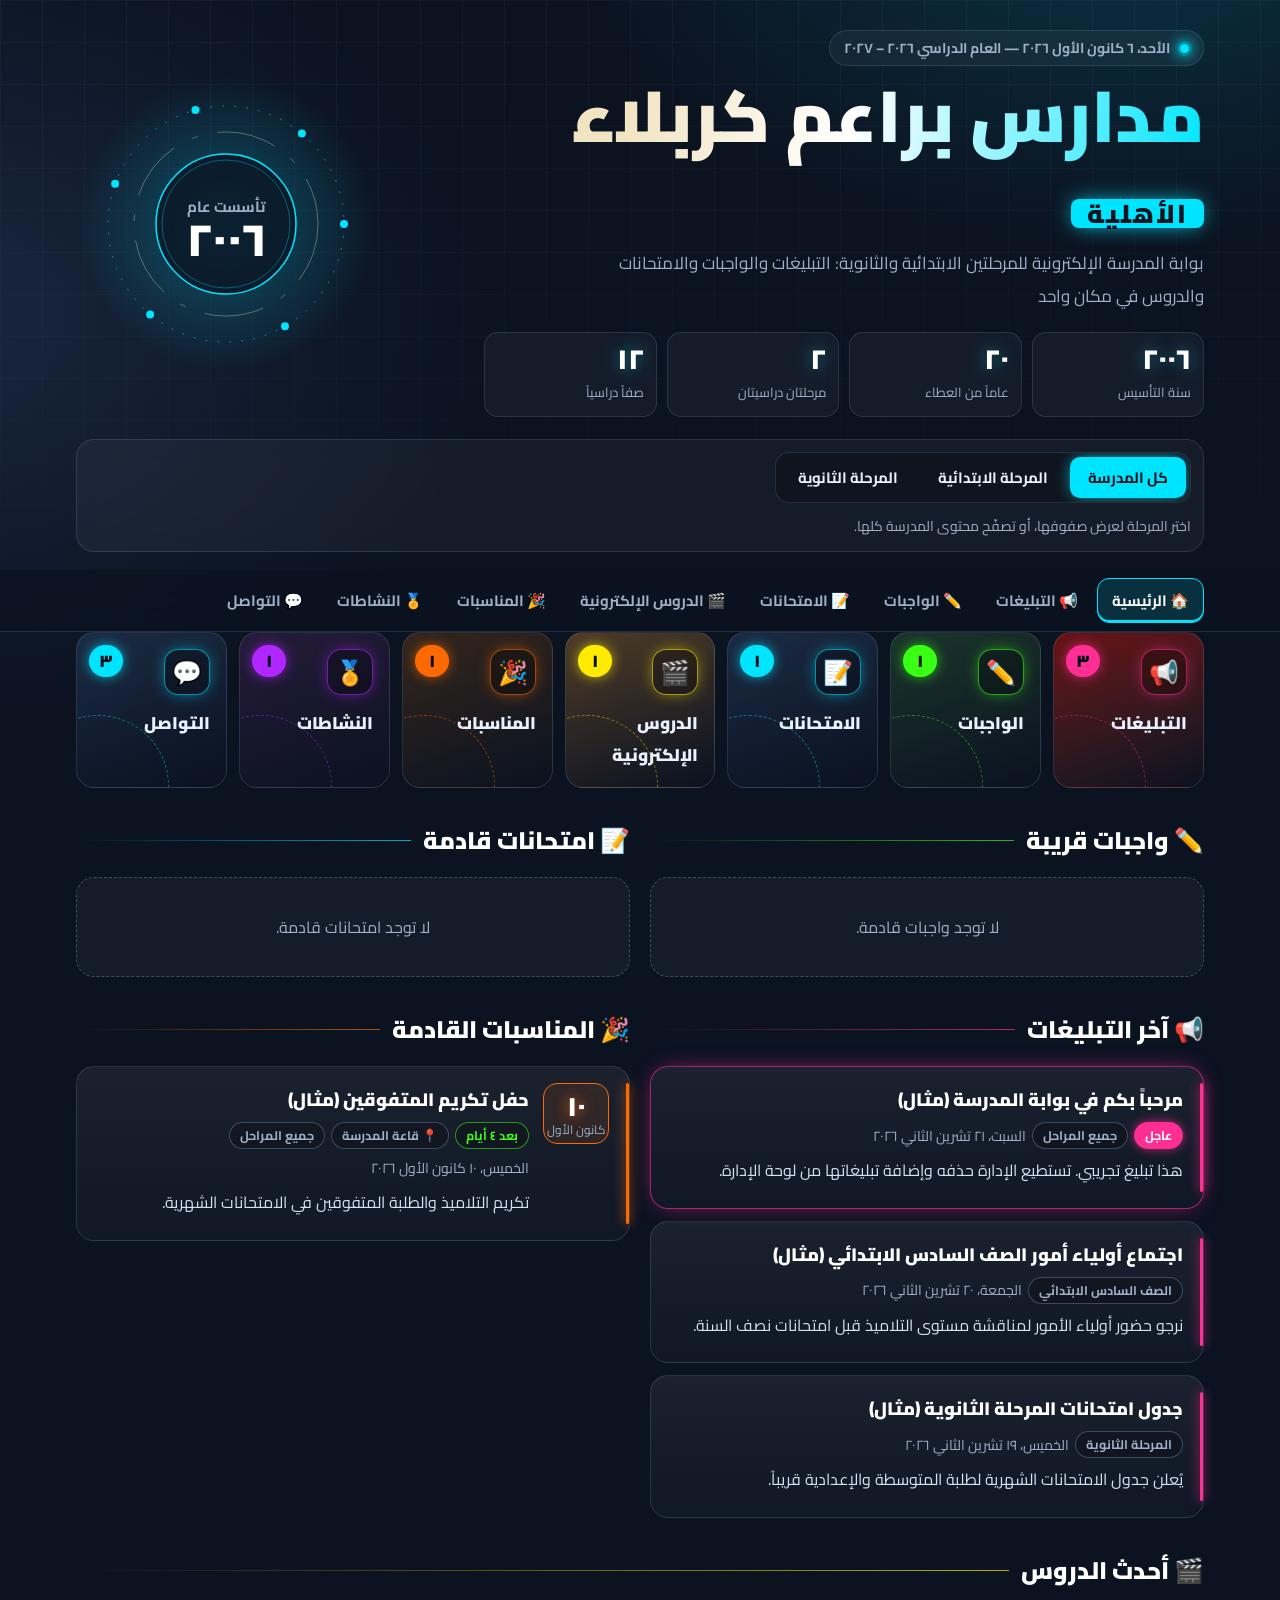
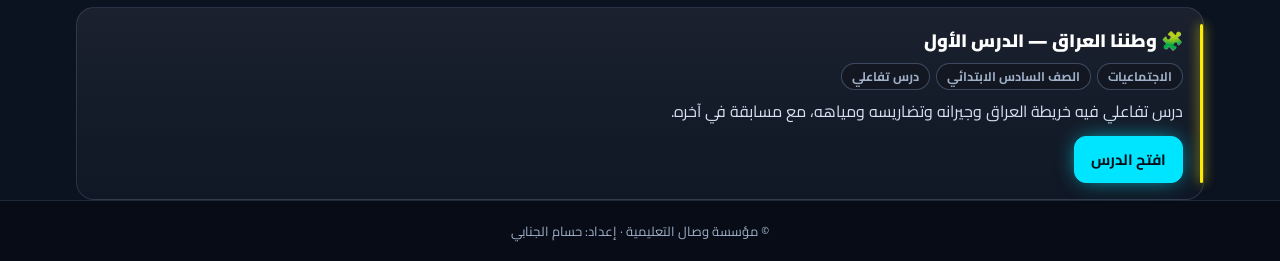
==== commit 2db74783: "Use in-page confirmations, plain hash links and a real WhatsApp link Browser confirm() and window.op" ====
--- a/index.html
+++ b/index.html
@@ -74,7 +74,7 @@
 }
 $('#stages').onclick = e => { const b = e.target.closest('[data-s]'); if(!b) return; sel = {stage:b.dataset.s, grade:''}; store.set('wx2-sel', sel); drawSel(); route(); };
 $('#grades').onclick = e => { const b = e.target.closest('[data-g]'); if(!b) return; sel.grade = b.dataset.g; store.set('wx2-sel', sel); drawSel(); route(); };
-$('#nav').innerHTML = `<a href="#/" data-k="home">🏠 الرئيسية</a>` + Object.entries(SECTIONS).map(([k, s]) => `<a href="#/${k}" data-k="${k}">${s.icon} ${s.label}</a>`).join('');
+$('#nav').innerHTML = `<a href="#home" data-k="home">🏠 الرئيسية</a>` + Object.entries(SECTIONS).map(([k, s]) => `<a href="#${k}" data-k="${k}">${s.icon} ${s.label}</a>`).join('');
 drawSel();
 
 /* ============ البطاقات ============ */
@@ -129,7 +129,7 @@
       <h3>${icon} ${esc(it.title)}</h3>
       <div class="meta">${isNew(it) ? '<span class="tag new">جديد</span>' : ''}${tags(it)}${it.kind ? `<span class="tag">${esc(it.kind)}</span>` : ''}</div>
       <div class="body">${rich(it.body)}</div>
-      <div class="acts">${yt ? `<a class="btn pri" href="#/lesson/${esc(it.id)}">▶ شاهد الدرس</a>` : linkBtn(it.link, 'افتح الدرس')}</div>
+      <div class="acts">${yt ? `<a class="btn pri" href="#lesson-${esc(it.id)}">▶ شاهد الدرس</a>` : linkBtn(it.link, 'افتح الدرس')}</div>
     </article>`;
   },
   events: it => {
@@ -179,7 +179,7 @@
     ${PREVIEW ? '<div class="notice">أنت تشاهد معاينة المسودة المحفوظة في لوحة الإدارة على هذا الجهاز. لن يراها الآخرون قبل رفع ملف المحتوى.</div>' : ''}
     ${urgent.map(a => `<div class="urgent fade"><span class="node"></span><div><b>${esc(a.title)}</b> <span class="tag" style="color:#fff">${esc(audienceLabel(a.grade))}</span><div>${rich(a.body)}</div></div></div>`).join('')}
     <div class="tiles">${Object.entries(SECTIONS).map(([k, s]) => `
-      <a class="tile fade" href="#/${k}" style="--c:${s.c};--g:${s.glow}"><div class="ic">${s.icon}</div><b>${s.label}</b><span class="cnt">${toAr(count(k))}</span></a>`).join('')}
+      <a class="tile fade" href="#${k}" style="--c:${s.c};--g:${s.glow}"><div class="ic">${s.icon}</div><b>${s.label}</b><span class="cnt">${toAr(count(k))}</span></a>`).join('')}
     </div>
     <div class="cols">
       <div>${head('homework', 'واجبات قريبة')}${hw.length ? `<div class="list">${hw.map(CARD.homework).join('')}</div>` : emptyBox('لا توجد واجبات قادمة.')}</div>
@@ -222,7 +222,7 @@
   const it = (D.lessons || []).find(l => l.id === id);
   if(!it) return emptyBox('الدرس غير موجود.');
   return `
-    <a class="btn" href="#/lessons">→ كل الدروس</a>
+    <a class="btn" href="#lessons">→ كل الدروس</a>
     ${head('lessons', esc(it.title))}
     <div class="video"><iframe src="https://www.youtube-nocookie.com/embed/${ytId(it.link)}" title="${esc(it.title)}" allow="accelerometer; encrypted-media; gyroscope; picture-in-picture; fullscreen" allowfullscreen></iframe></div>
     <div class="card" style="margin-top:14px;--g:${G('lessons')}"><div class="meta">${tags(it)}</div><div class="body">${rich(it.body)}</div></div>`;
@@ -279,21 +279,23 @@
     if(!v('#pn') || !v('#sn') || !v('#msg')) return $('#err').innerHTML = '<div class="alert">اكتب اسمك واسم التلميذ ونص الرسالة.</div>';
     $('#err').innerHTML = '';
     const text = `السلام عليكم ${s.name}\nأنا ${v('#pn')}، ولي أمر ${v('#sn')} — الصف ${$('#sg').value}${v('#ss') ? ' / ' + v('#ss') : ''}\n\n${v('#msg')}\n\n(مرسلة من بوابة ${D.school.name})`;
-    if(s.whatsapp) window.open('https://wa.me/' + s.whatsapp.replace(/\D/g, '') + '?text=' + encodeURIComponent(text), '_blank', 'noopener');
-    else {
-      try{ await navigator.clipboard.writeText(text); toast('نُسخت الرسالة، الصقها في تلكرام'); }catch(_){}
-      window.open('https://t.me/' + s.telegram.replace(/^@/, ''), '_blank', 'noopener');
-    }
+    const url = s.whatsapp ? 'https://wa.me/' + s.whatsapp.replace(/\D/g, '') + '?text=' + encodeURIComponent(text) : 'https://t.me/' + s.telegram.replace(/^@/, '');
+    if(!s.whatsapp){ try{ await navigator.clipboard.writeText(text); toast('نُسخت الرسالة، الصقها في تلكرام'); }catch(_){} }
+    /* رابط حقيقي يضغطه ولي الأمر، فيعمل في كل المتصفحات والتطبيقات */
+    $('#err').innerHTML = `<div class="notice">الرسالة جاهزة. اضغط الزر لفتح ${s.whatsapp ? 'واتساب' : 'تلكرام'} وإرسالها إلى ${esc(s.name)}.</div>
+      <a class="btn pri" href="${esc(url)}" target="_blank" rel="noopener">${s.whatsapp ? 'فتح واتساب وإرسال الرسالة' : 'فتح تلكرام'}</a>`;
   };
 }
 
 /* ============ التوجيه ============ */
 function route(){
-  const [, k = '', id] = location.hash.match(/^#\/?([\w-]*)\/?(.*)$/) || [];
+  /* روابط بسيطة مثل #homework و #lesson-l1 (والصيغة القديمة #/homework ما زالت تعمل) */
+  const h = decodeURIComponent(location.hash.replace(/^#\/?/, ''));
+  const [k, id] = h.startsWith('lesson') ? ['lesson', h.replace(/^lesson[-/]/, '')] : [h.split('/')[0], ''];
   $$('#nav a').forEach(a => a.classList.toggle('on', a.dataset.k === (k || 'home') || (k === 'lesson' && a.dataset.k === 'lessons')));
   const v = $('#view');
   if(k === 'contact'){ v.innerHTML = contact(); wireContact(); }
-  else if(k === 'lesson') v.innerHTML = lesson(decodeURIComponent(id));
+  else if(k === 'lesson') v.innerHTML = lesson(id);
   else if(CARD[k]){ v.innerHTML = section(k); fillSection(k); }
   else v.innerHTML = home();
   v.classList.remove('fade'); void v.offsetWidth; v.classList.add('fade');
--- a/assets/style.css
+++ b/assets/style.css
@@ -7,7 +7,7 @@
   --sec:#1E2F4A;--glow:#00E5FF;--r:18px;
 }
 *{box-sizing:border-box}
-html{scroll-behavior:smooth;color-scheme:dark}
+html,:root{scroll-behavior:smooth;color-scheme:dark}
 body{margin:0;min-height:100vh;font-family:'Cairo',Tahoma,sans-serif;color:var(--tx);background:var(--bg);
   background-image:radial-gradient(900px 520px at 88% -8%,color-mix(in srgb,var(--glow) 15%,transparent),transparent 62%),
                    radial-gradient(800px 600px at -5% 35%,color-mix(in srgb,var(--sec) 70%,transparent),transparent 70%);
@@ -128,6 +128,9 @@
 .lead .av{width:58px;height:58px;margin:0 auto 8px;border-radius:50%;display:grid;place-items:center;font-size:26px;border:1px solid var(--g,var(--glow));box-shadow:0 0 22px -6px var(--g,var(--glow));background:rgba(0,0,0,.25)}
 footer{border-top:1px solid var(--bd);background:rgba(0,0,0,.3);color:var(--mu);text-align:center;padding:18px;font-size:13px}
 .toast{position:fixed;bottom:20px;left:50%;transform:translateX(-50%);background:var(--glow);color:#06101C;padding:10px 20px;border-radius:12px;font-weight:900;z-index:20;animation:up .3s;box-shadow:0 0 24px -4px var(--glow)}
+.modal{position:fixed;inset:0;z-index:30;display:grid;place-items:center;padding:16px;background:rgba(3,7,15,.7);backdrop-filter:blur(4px);animation:up .2s}
+.modal .mbox{width:min(440px,100%);background:#111A2B;border:1px solid var(--glow,#00E5FF);border-radius:18px;padding:20px;box-shadow:0 0 40px -12px var(--glow,#00E5FF);color:#EAF2FF}
+.modal .mbox p{margin:0 0 14px;font-size:17px;line-height:1.9}
 .fade{animation:up .45s ease both}
 @keyframes up{from{opacity:0;transform:translateY(10px)}to{opacity:1;transform:none}}
 @keyframes spin{to{transform:rotate(360deg)}}
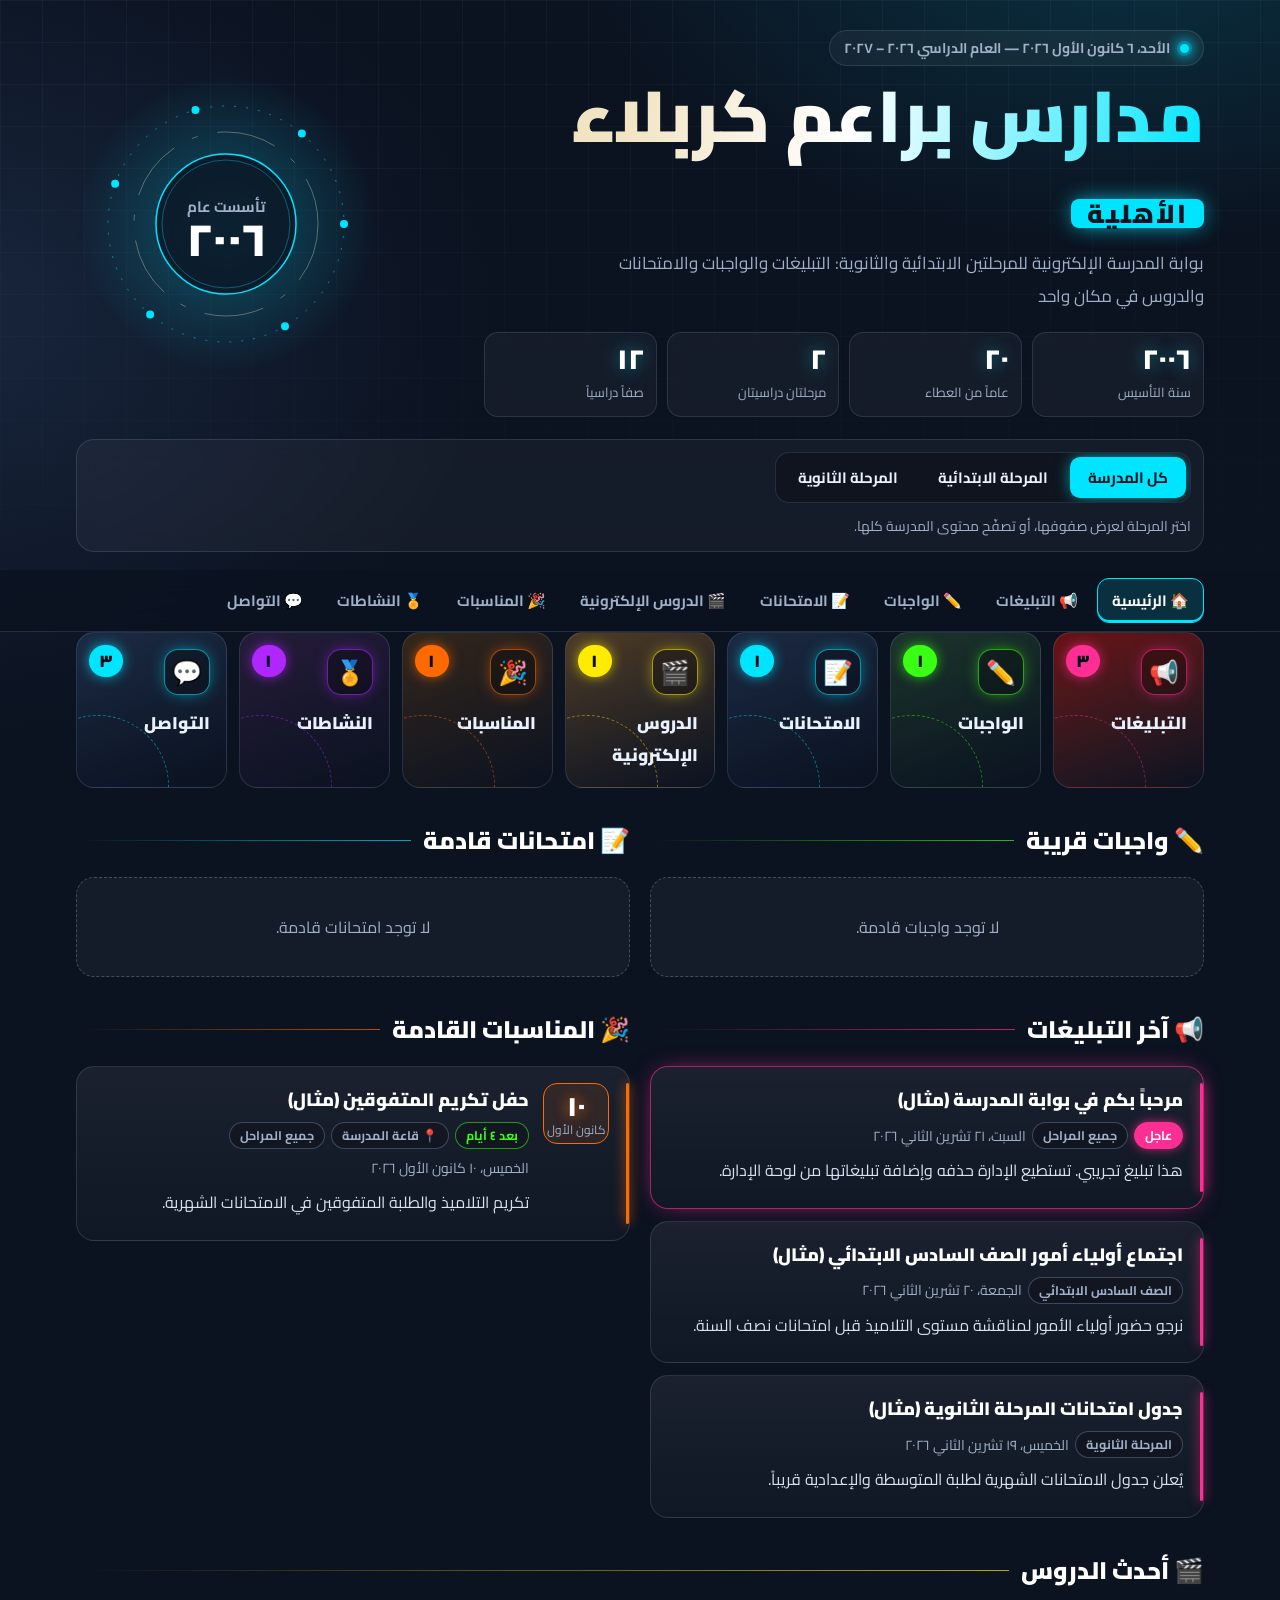
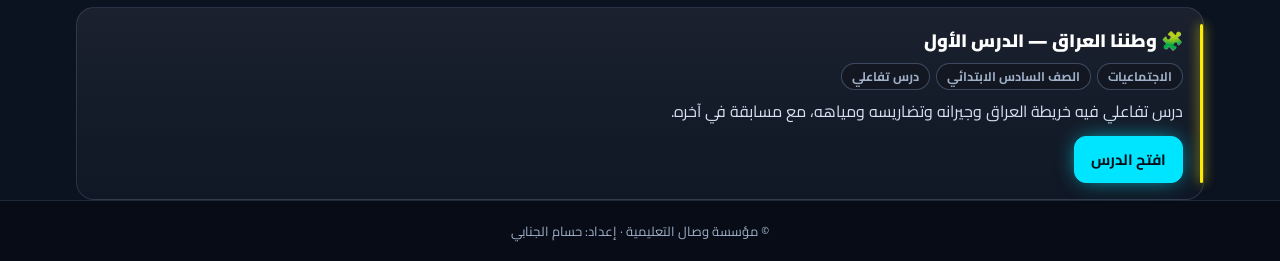
==== commit e75083d2: "Add Firebase platform: staff accounts, online exams with saved results, private messages - Owner + p" ====
--- a/index.html
+++ b/index.html
@@ -9,6 +9,7 @@
 <link rel="stylesheet" href="assets/style.css">
 <script src="assets/common.js"></script>
 <script src="data/content.js"></script>
+<script src="assets/firebase-config.js"></script>
 </head>
 <body>
 <section class="hero">
@@ -32,10 +33,12 @@
 <main class="wrap" id="view"></main>
 <footer>© مؤسسة وصال التعليمية · إعداد: حسام الجنابي</footer>
 
-<script>
+<script type="module">
+import {LIVE, init, loadSite, F, db, auth, ensureAnon, now, tsText, errText} from './assets/db.js';
 /* ============ البيانات والاختيار ============ */
 const PREVIEW = /[?&]preview\b/.test(location.search);
-const D = (PREVIEW && store.get(DRAFT_KEY)) || window.SCHOOL;
+let D = (PREVIEW && store.get(DRAFT_KEY)) || window.SCHOOL;
+if(LIVE){ try{ await init(); D = await loadSite(); }catch(e){ console.error(e); D.loadError = true; } }
 let sel = store.get('wx2-sel') || {stage:'', grade:''};
 if(sel.grade && !allGrades(D).includes(sel.grade)) sel = {stage:'', grade:''};
 if(sel.stage && !D.stages.some(s => s.name === sel.stage)) sel = {stage:'', grade:''};
@@ -104,7 +107,7 @@
       <div class="meta">${isNew(it) ? '<span class="tag new">جديد</span>' : ''}${tags(it)}${due}</div>
       <div class="body">${rich(it.body)}</div>
       <div class="muted">أُعطي ${fmtDate(it.date)}${it.due ? '، وآخر موعد ' + fmtDate(it.due) : ''}</div>
-      <div class="acts">${linkBtn(it.link, /#exam=/.test(it.link) ? '✏️ حلّ الواجب الآن' : 'فتح الرابط')}</div>
+      <div class="acts">${linkBtn(it.link, (it.examId || /#exam=/.test(it.link)) ? '✏️ حلّ الواجب الآن' : 'فتح الرابط')}</div>
     </article>`;
   },
   exams: it => {
@@ -231,6 +234,121 @@
 /* ============ التواصل الخاص ============ */
 const LEAD = /المشرف|مدير/;
 const reach = s => s.whatsapp || s.telegram;
+
+/* ============ الرسائل الخاصة داخل الموقع (مع قاعدة البيانات) ============ */
+const myThreads = () => store.get('wx-threads') || [];
+const keepThread = id => store.set('wx-threads', [id, ...myThreads().filter(x => x !== id)].slice(0, 20));
+let chatUnsub = null;
+function contactLive(){
+  theme('contact');
+  const st = sel.stage || stageOf(D, sel.grade);
+  const staff = (D.staff || []).filter(s => !st || !s.stage || s.stage === st);
+  return `
+    ${head('contact', 'التواصل مع المدرسة')}
+    <div class="cols">
+      <div class="panel">
+        <h3>🔒 رسالة خاصة جديدة</h3>
+        <p class="muted" style="line-height:1.9">تصل رسالتك إلى الجهة التي تختارها داخل الموقع، وتحصل على <b>رمز محادثة</b> خاص تتابع به الرد. ويحق لإدارة المدرسة الاطلاع على الرسائل.</p>
+        <form id="mf" class="grid">
+          <div class="full"><label for="to">إلى</label><select id="to">${staff.map(s => `<option value="${esc(s.id)}">${esc(s.name)}${s.role ? ' — ' + esc(s.role) : ''}${s.subjects ? '، ' + esc(s.subjects) : ''}</option>`).join('') || '<option value="">لا توجد جهات تستقبل الرسائل بعد</option>'}</select></div>
+          <div><label for="pn">اسم ولي الأمر</label><input id="pn" autocomplete="name" maxlength="80" required></div>
+          <div><label for="sn">اسم التلميذ أو الطالب</label><input id="sn" maxlength="80" required></div>
+          <div><label for="sg">الصف</label><select id="sg">${audienceOptions(D, sel.grade, {all:false, stages:false})}</select></div>
+          <div><label for="ss">الشعبة</label><input id="ss" maxlength="20" placeholder="مثال: أ"></div>
+          <div class="full"><label for="msg">الرسالة</label><textarea id="msg" maxlength="3000" required></textarea></div>
+          <div id="err" class="full"></div>
+          <div class="full"><button class="pri" id="send">إرسال الرسالة</button></div>
+        </form>
+      </div>
+      <div>
+        <div class="panel">
+          <h3>💬 محادثاتي</h3>
+          <div class="list" id="mine"><div class="muted">جارٍ التحميل…</div></div>
+          <form id="cf" class="row" style="margin-top:12px">
+            <input id="code" dir="ltr" placeholder="أدخل رمز المحادثة" style="flex:1;min-width:0" aria-label="رمز المحادثة">
+            <button>فتح</button>
+          </form>
+        </div>
+        <div class="card" style="--g:${G('contact')};margin-top:14px">
+          <h3>🏫 ${esc(D.school.name)}</h3>
+          <div class="body">${D.school.founded ? '✨ تأسست عام ' + toAr(D.school.founded) + '<br>' : ''}${D.school.address ? '📍 ' + esc(D.school.address) + '<br>' : ''}${D.school.phone ? '☎️ <span dir="ltr">' + esc(toAr(D.school.phone)) + '</span><br>' : ''}${D.school.hours ? '🕘 أوقات الدوام: ' + esc(D.school.hours) : ''}</div>
+        </div>
+      </div>
+    </div>`;
+}
+async function wireContactLive(){
+  $('#mf').onsubmit = async e => {
+    e.preventDefault();
+    const v = id => $(id).value.trim(), to = (D.staff || []).find(s => s.id === $('#to').value);
+    if(!to) return $('#err').innerHTML = '<div class="alert">لا توجد جهة تستقبل الرسائل بعد.</div>';
+    if(!v('#pn') || !v('#sn') || !v('#msg')) return $('#err').innerHTML = '<div class="alert">اكتب اسمك واسم التلميذ ونص الرسالة.</div>';
+    const b = $('#send'); b.disabled = true;
+    try{
+      const u = await ensureAnon();
+      const t = F.doc(F.collection(db, 'threads'));
+      const w = F.writeBatch(db);
+      w.set(t, {to: to.id, toName: to.name, parentUid: u.uid, parentName: v('#pn'), studentName: v('#sn'), grade: $('#sg').value, section: v('#ss'),
+        createdAt: now(), updatedAt: now(), lastFrom: 'parent', unreadStaff: true, unreadParent: false, status: 'open'});
+      w.set(F.doc(F.collection(db, 'threads', t.id, 'msgs')), {from: 'parent', text: v('#msg'), at: now(), by: u.uid, byName: v('#pn')});
+      await w.commit();
+      keepThread(t.id); location.hash = 'chat-' + t.id;
+    }catch(x){ b.disabled = false; $('#err').innerHTML = `<div class="alert">${esc(errText(x))}</div>`; }
+  };
+  $('#cf').onsubmit = e => { e.preventDefault(); const c = $('#code').value.trim().replace(/^.*chat-/, ''); if(c) location.hash = 'chat-' + c; };
+  const ids = myThreads();
+  if(!ids.length){ $('#mine').innerHTML = '<div class="muted">لا توجد محادثات على هذا الجهاز بعد.</div>'; return; }
+  try{
+    await ensureAnon();
+    const th = (await Promise.all(ids.map(id => F.getDoc(F.doc(db, 'threads', id)).catch(() => null)))).filter(x => x && x.exists());
+    $('#mine').innerHTML = th.map(x => { const t = x.data(); return `
+      <a class="card thread" href="#chat-${x.id}" style="--g:${t.unreadParent ? '#FF2E93' : G('contact')};text-decoration:none;color:inherit">
+        <div><b style="color:#fff">إلى ${esc(t.toName)}</b><div class="muted">بخصوص ${esc(t.studentName)}، ${esc(tsText(t.updatedAt))}</div></div>
+        ${t.unreadParent ? '<span class="badge">رد جديد</span>' : t.lastFrom === 'staff' ? '<span class="pill on">تم الرد</span>' : '<span class="pill info">بانتظار الرد</span>'}
+      </a>`; }).join('') || '<div class="muted">لا توجد محادثات.</div>';
+  }catch(x){ $('#mine').innerHTML = `<div class="alert">${esc(errText(x))}</div>`; }
+}
+function chatView(id){
+  theme('contact');
+  return `
+    <a class="btn" href="#contact">→ التواصل</a>
+    ${head('contact', 'محادثة خاصة')}
+    <div id="chead" class="muted">جارٍ التحميل…</div>
+    <div class="notice" style="margin-top:10px">احتفظ برمز المحادثة لتتابع الرد من أي جهاز، ولا تشاركه مع أحد: <span class="code" id="cc">${esc(id)}</span> <button class="sm" id="cpc">نسخ</button></div>
+    <div class="chat" id="chat"></div>
+    <form id="rf" style="margin-top:12px">
+      <label for="rep">ردّك</label><textarea id="rep" maxlength="3000"></textarea>
+      <div id="err"></div>
+      <div class="row" style="margin-top:10px"><button class="pri" id="rs">إرسال</button></div>
+    </form>`;
+}
+async function wireChat(id){
+  $('#cpc').onclick = async () => { try{ await navigator.clipboard.writeText(id); toast('نُسخ الرمز'); }catch(_){ const r = document.createRange(); r.selectNodeContents($('#cc')); getSelection().removeAllRanges(); getSelection().addRange(r); } };
+  try{
+    await ensureAnon();
+    const ref = F.doc(db, 'threads', id), s = await F.getDoc(ref);
+    if(!s.exists()){ $('#view').innerHTML = emptyBox('لم نجد محادثة بهذا الرمز. تأكد من كتابته كما هو.') + '<p style="text-align:center"><a class="btn" href="#contact">رجوع</a></p>'; return; }
+    const t = s.data(); keepThread(id);
+    $('#chead').innerHTML = `إلى <b style="color:#fff">${esc(t.toName)}</b>، بخصوص ${esc(t.studentName)} — الصف ${esc(t.grade)}${t.section ? ' / ' + esc(t.section) : ''}${t.status === 'closed' ? ' <span class="pill off">أغلقت الإدارة المحادثة</span>' : ''}`;
+    if(t.unreadParent) F.updateDoc(ref, {unreadParent: false}).catch(() => {});
+    chatUnsub = F.onSnapshot(F.query(F.collection(db, 'threads', id, 'msgs'), F.orderBy('at')), q => {
+      const c = $('#chat'); if(!c) return;
+      c.innerHTML = q.docs.map(d => { const m = d.data(); return `<div class="bubble ${m.from === 'parent' ? 'me' : 'them'}">${esc(m.text)}<small>${esc(m.from === 'parent' ? 'أنت' : (m.byName || t.toName))}، ${esc(tsText(m.at))}</small></div>`; }).join('');
+      c.scrollTop = c.scrollHeight;
+    });
+    $('#rf').onsubmit = async e => {
+      e.preventDefault(); const text = $('#rep').value.trim(); if(!text) return;
+      const b = $('#rs'); b.disabled = true;
+      try{
+        const w = F.writeBatch(db);
+        w.set(F.doc(F.collection(db, 'threads', id, 'msgs')), {from: 'parent', text, at: now(), by: auth.currentUser.uid, byName: t.parentName});
+        w.update(ref, {updatedAt: now(), lastFrom: 'parent', unreadStaff: true, status: 'open'});
+        await w.commit(); $('#rep').value = '';
+      }catch(x){ $('#err').innerHTML = `<div class="alert">${esc(errText(x))}</div>`; }
+      b.disabled = false;
+    };
+  }catch(x){ $('#chead').innerHTML = `<div class="alert">${esc(errText(x))}</div>`; }
+}
+
 function contact(){
   theme('contact');
   const sc = D.school, st = sel.stage || stageOf(D, sel.grade);
@@ -292,9 +410,11 @@
   /* روابط بسيطة مثل #homework و #lesson-l1 (والصيغة القديمة #/homework ما زالت تعمل) */
   const h = decodeURIComponent(location.hash.replace(/^#\/?/, ''));
   const [k, id] = h.startsWith('lesson') ? ['lesson', h.replace(/^lesson[-/]/, '')] : [h.split('/')[0], ''];
-  $$('#nav a').forEach(a => a.classList.toggle('on', a.dataset.k === (k || 'home') || (k === 'lesson' && a.dataset.k === 'lessons')));
+  $$('#nav a').forEach(a => a.classList.toggle('on', a.dataset.k === (k || 'home') || (k === 'lesson' && a.dataset.k === 'lessons') || (k.startsWith('chat-') && a.dataset.k === 'contact')));
   const v = $('#view');
-  if(k === 'contact'){ v.innerHTML = contact(); wireContact(); }
+  if(chatUnsub){ chatUnsub(); chatUnsub = null; }
+  if(k === 'contact'){ if(LIVE && !D.loadError){ v.innerHTML = contactLive(); wireContactLive(); } else { v.innerHTML = contact(); wireContact(); } }
+  else if(LIVE && k.startsWith('chat-')){ v.innerHTML = chatView(k.slice(5)); wireChat(k.slice(5)); }
   else if(k === 'lesson') v.innerHTML = lesson(id);
   else if(CARD[k]){ v.innerHTML = section(k); fillSection(k); }
   else v.innerHTML = home();
--- a/assets/style.css
+++ b/assets/style.css
@@ -140,3 +140,29 @@
 @media (max-width:900px){.hero-in{grid-template-columns:1fr}.orb{display:none}}
 @media (max-width:760px){.cols,.grid,.filters{grid-template-columns:1fr}.stats{grid-template-columns:repeat(2,1fr)}h2.sec{font-size:21px}.hero{padding-top:20px}}
 @media print{body{background:#fff;color:#000}body::before,.topnav,.selector,footer,.acts,.orb{display:none}.card,.panel{background:#fff;border-color:#999;color:#000}.card .body,h3,h2.sec{color:#000}}
+
+/* ===== الجداول والمحادثات (لوحة الإدارة والرسائل) ===== */
+.tblwrap{overflow-x:auto;border:1px solid var(--bd);border-radius:14px;background:var(--panel)}
+.tbl{width:100%;border-collapse:collapse;font-size:14.5px;font-variant-numeric:tabular-nums;min-width:640px}
+.tbl th,.tbl td{padding:9px 12px;border-bottom:1px solid var(--bd);text-align:right;white-space:nowrap}
+.tbl th{color:var(--mu);font-weight:700;background:rgba(0,0,0,.25);position:sticky;top:0}
+.tbl tr:last-child td{border-bottom:0}
+.tbl td.wrap{white-space:normal;min-width:160px}
+.kpis{display:grid;grid-template-columns:repeat(auto-fit,minmax(140px,1fr));gap:10px;margin:12px 0}
+.kpi{border:1px solid var(--bd);background:var(--panel);border-radius:14px;padding:10px 14px}
+.kpi b{display:block;font-size:24px;font-weight:900;color:#fff}
+.kpi span{font-size:13px;color:var(--mu)}
+.pill{display:inline-block;font-size:12.5px;font-weight:700;padding:1px 10px;border-radius:20px;border:1px solid}
+.pill.on{color:var(--ok);border-color:var(--ok)}
+.pill.off{color:#FF8A8A;border-color:#FF8A8A}
+.pill.info{color:var(--glow);border-color:var(--glow)}
+.badge{display:inline-grid;place-items:center;min-width:22px;height:22px;padding:0 7px;border-radius:20px;background:var(--hot);color:#fff;font-size:12px;font-weight:900}
+.chat{display:flex;flex-direction:column;gap:8px;max-height:56vh;overflow-y:auto;padding:12px;border:1px solid var(--bd);border-radius:var(--r);background:rgba(0,0,0,.2)}
+.bubble{max-width:82%;padding:9px 14px;border-radius:16px;line-height:1.8;white-space:pre-wrap;word-break:break-word}
+.bubble small{display:block;font-size:12px;color:var(--mu);margin-top:2px}
+.bubble.me{align-self:flex-start;background:color-mix(in srgb,var(--glow) 18%,transparent);border:1px solid color-mix(in srgb,var(--glow) 45%,transparent);border-bottom-right-radius:4px}
+.bubble.them{align-self:flex-end;background:var(--panel2);border:1px solid var(--bd);border-bottom-left-radius:4px}
+.thread{display:flex;justify-content:space-between;align-items:center;gap:10px;cursor:pointer}
+.thread.unread{border-color:color-mix(in srgb,var(--hot) 60%,transparent)}
+.code{direction:ltr;font-family:ui-monospace,Menlo,Consolas,monospace;font-size:15px;letter-spacing:.5px;background:rgba(0,0,0,.35);border:1px dashed var(--glow);border-radius:10px;padding:6px 12px;display:inline-block;user-select:all}
+.login{max-width:440px;margin:30px auto}
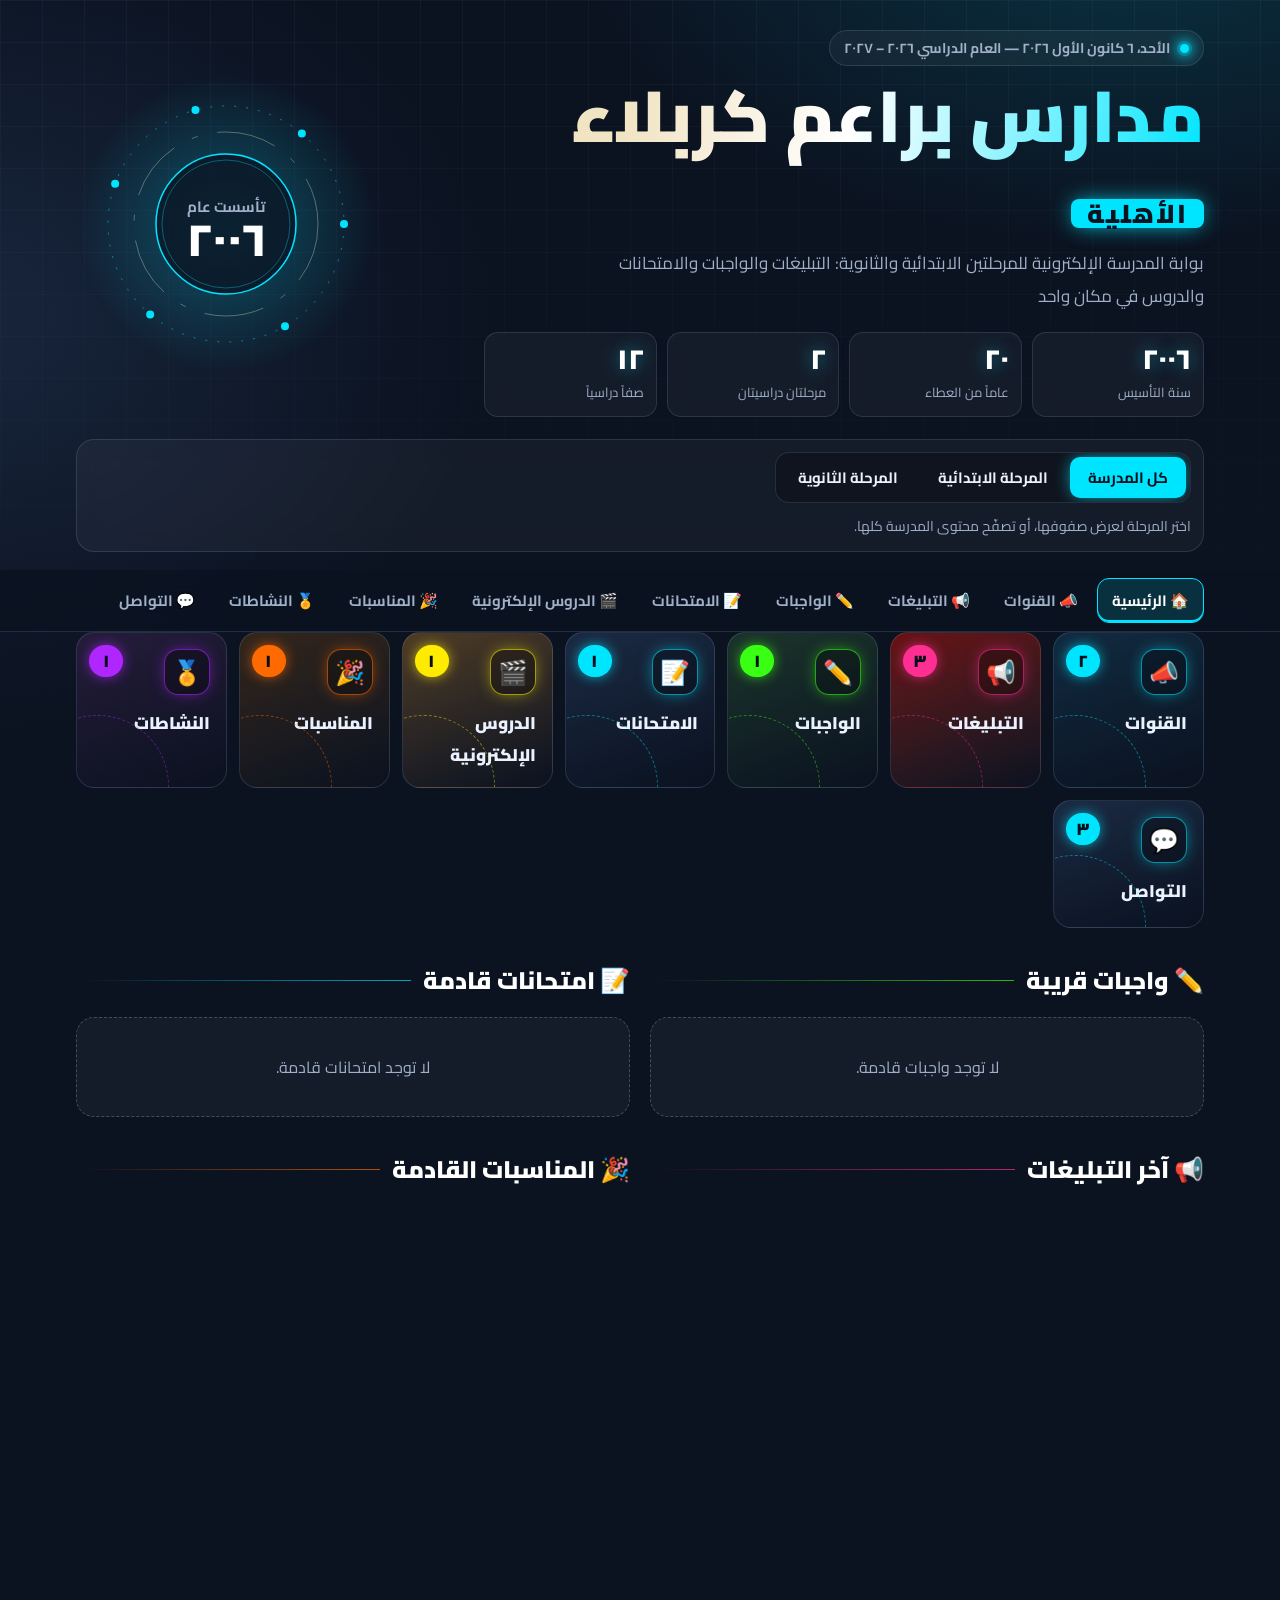
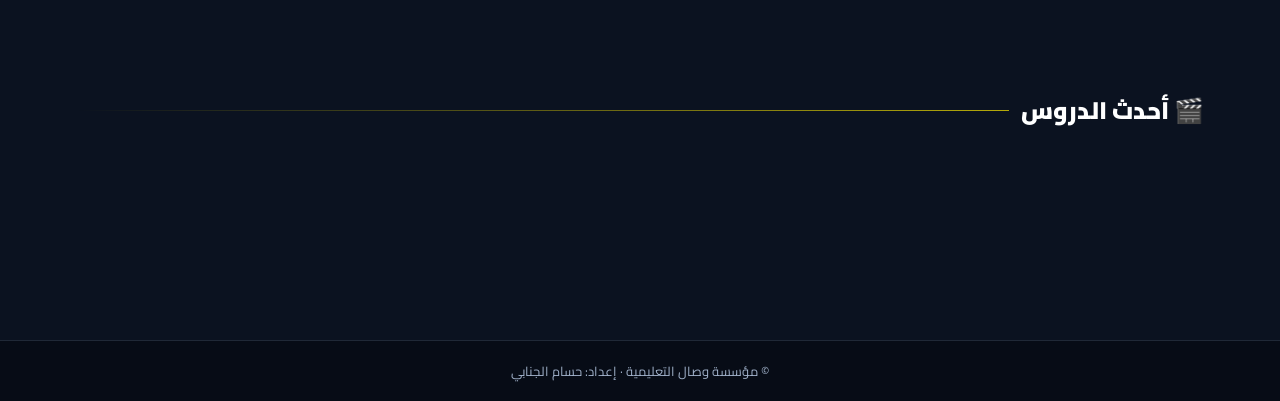
==== commit d1977838: "Add Telegram-style channel for every grade - One channel per grade plus a school-wide channel, showi" ====
--- a/index.html
+++ b/index.html
@@ -34,11 +34,22 @@
 <footer>© مؤسسة وصال التعليمية · إعداد: حسام الجنابي</footer>
 
 <script type="module">
-import {LIVE, init, loadSite, F, db, auth, ensureAnon, now, tsText, errText} from './assets/db.js';
+import {LIVE, init, loadSite, profile, F, db, auth, ensureAnon, now, tsText, errText} from './assets/db.js';
 /* ============ البيانات والاختيار ============ */
 const PREVIEW = /[?&]preview\b/.test(location.search);
 let D = (PREVIEW && store.get(DRAFT_KEY)) || window.SCHOOL;
 if(LIVE){ try{ await init(); D = await loadSite(); }catch(e){ console.error(e); D.loadError = true; } }
+window.P = null;
+if(LIVE && !D.loadError){
+  const p = await profile().catch(() => null);
+  window.P = p && p.active ? p : null;
+  /* المنشورات الجديدة تظهر فوراً دون تحديث الصفحة */
+  F.onSnapshot(F.collection(db, 'posts'), snap => {
+    Object.keys(SECTIONS).forEach(k => { if(Array.isArray(D[k])) D[k] = []; });
+    snap.docs.forEach(d => { const x = {id: d.id, ...d.data({serverTimestamps: 'estimate'})}; if(Array.isArray(D[x.type])) D[x.type].push(x); });
+    refreshLive();
+  }, e => console.error(e));
+}
 let sel = store.get('wx2-sel') || {stage:'', grade:''};
 if(sel.grade && !allGrades(D).includes(sel.grade)) sel = {stage:'', grade:''};
 if(sel.stage && !D.stages.some(s => s.name === sel.stage)) sel = {stage:'', grade:''};
@@ -181,6 +192,7 @@
   return `
     ${PREVIEW ? '<div class="notice">أنت تشاهد معاينة المسودة المحفوظة في لوحة الإدارة على هذا الجهاز. لن يراها الآخرون قبل رفع ملف المحتوى.</div>' : ''}
     ${urgent.map(a => `<div class="urgent fade"><span class="node"></span><div><b>${esc(a.title)}</b> <span class="tag" style="color:#fff">${esc(audienceLabel(a.grade))}</span><div>${rich(a.body)}</div></div></div>`).join('')}
+    ${sel.grade ? `<div class="list" style="margin-bottom:12px">${chRow(chKeyOf(sel.grade))}</div>` : ''}
     <div class="tiles">${Object.entries(SECTIONS).map(([k, s]) => `
       <a class="tile fade" href="#${k}" style="--c:${s.c};--g:${s.glow}"><div class="ic">${s.icon}</div><b>${s.label}</b><span class="cnt">${toAr(count(k))}</span></a>`).join('')}
     </div>
@@ -406,16 +418,172 @@
 }
 
 /* ============ التوجيه ============ */
+
+/* ============ القنوات: قناة لكل صف بأسلوب تلكرام ============ */
+const TYPE_LABEL = {announcements:'📢 تبليغ', homework:'✏️ واجب', exams:'📝 امتحان', lessons:'🎬 درس', events:'🎉 مناسبة', activities:'🏅 نشاط'};
+const ORD = {'الأول':'١', 'الثاني':'٢', 'الثالث':'٣', 'الرابع':'٤', 'الخامس':'٥', 'السادس':'٦'};
+const isoOf = t => { const d = new Date(t); return `${d.getFullYear()}-${pad(d.getMonth() + 1)}-${pad(d.getDate())}`; };
+/* وقت النشر: من قاعدة البيانات، وإلا فالتاريخ (ولا يُعدّ موعد مستقبلي وقتَ نشر) */
+const tsOf = it => (it.createdAt && it.createdAt.toMillis ? it.createdAt.toMillis() : 0) || Math.min(Date.parse((it.date || '1970-01-01') + 'T08:00') || 0, Date.now());
+const allPosts = () => Object.keys(SECTIONS).filter(k => Array.isArray(D[k])).flatMap(k => D[k].map(it => ({...it, _k: k})));
+const chGrade = key => key === 'all' ? '' : allGrades(D)[+key];
+const chKeyOf = g => String(allGrades(D).indexOf(g));
+function chItems(key){
+  const g = chGrade(key);
+  return allPosts().filter(it => key === 'all' ? !it.grade : matches(D, it.grade, {stage: stageOf(D, g), grade: g})).sort((a, b) => tsOf(a) - tsOf(b));
+}
+/* المقروء وغير المقروء يُحفظ على جهاز الزائر فقط */
+if(!store.get('wx-first')) store.set('wx-first', Date.now());
+const unreadOf = (key, its) => { const from = Math.max((store.get('wx-seen') || {})[key] || 0, (store.get('wx-first') || Date.now()) - 7 * 864e5); return its.filter(it => tsOf(it) > from).length; };
+const markSeen = (key, t) => { const s = store.get('wx-seen') || {}; s[key] = Math.max(s[key] || 0, t); store.set('wx-seen', s); };
+const follows = () => store.get('wx-follow') || [];
+function chAvatar(key){
+  if(key === 'all') return `<div class="chav" style="--a:#7A1212">🏫</div>`;
+  const g = chGrade(key), [w, ...rest] = g.split(' '), st = stageOf(D, g);
+  return `<div class="chav" style="--a:${st === (D.stages[0] || {}).name ? '#1F3B2D' : '#1E2F4A'}"><b>${ORD[w] || esc(w.slice(0, 2))}</b><small>${esc(rest.join(' ').replace(/^ال/, '').slice(0, 8))}</small></div>`;
+}
+const chName = key => key === 'all' ? 'قناة المدرسة العامة' : 'قناة الصف ' + chGrade(key);
+const preview = it => esc(((it._k !== 'channels' ? (TYPE_LABEL[it._k] || '') + ': ' : '') + (it.title || it.body || '')).replace(/\s+/g, ' ').slice(0, 70));
+function whenShort(it){
+  const t = tsOf(it), d = new Date(t), today = new Date();
+  if(d.toDateString() === today.toDateString() && it.createdAt) return d.toLocaleTimeString('ar-IQ', {hour:'numeric', minute:'2-digit'});
+  return d.toLocaleDateString('ar-IQ', {day:'numeric', month:'short'});
+}
+function chRow(key){
+  const its = chItems(key), last = its[its.length - 1], un = unreadOf(key, its);
+  return `
+    <a class="card chrow${un ? ' unread' : ''}" href="#ch-${key}" style="--g:${G('channels')}">
+      ${chAvatar(key)}
+      <div class="cbody">
+        <div class="r1"><b>${esc(chName(key))}</b><span class="muted">${last ? whenShort(last) : ''}</span></div>
+        <div class="r2"><span class="muted prev">${last ? preview(last) : 'لا توجد منشورات بعد'}</span>${un ? `<span class="badge">${toAr(un)}</span>` : ''}</div>
+      </div>
+    </a>`;
+}
+function channelsView(){
+  theme('channels');
+  const fol = follows().filter(k => k === 'all' || chGrade(k));
+  const stages = D.stages.filter(s => !sel.stage || s.name === sel.stage);
+  return `
+    ${head('channels', 'القنوات')}
+    <p class="muted" style="margin-top:-6px">لكل صف قناة تجمع كل ما يُنشر له بالترتيب، مثل قنوات تلكرام. تابع قناة صف ابنك لتظهر في أعلى القائمة.</p>
+    ${fol.length ? `<h3 style="margin-top:18px">⭐ قنواتي</h3><div class="list">${fol.map(chRow).join('')}</div>` : ''}
+    <h3 style="margin-top:18px">🏫 المدرسة</h3><div class="list">${chRow('all')}</div>
+    ${stages.map(s => `<h3 style="margin-top:18px">المرحلة ${esc(s.name)}</h3><div class="list">${s.grades.map(g => chRow(chKeyOf(g))).join('')}</div>`).join('')}`;
+}
+function msgHTML(it, key){
+  const k = it._k, d = dayDiff(it.date);
+  let meta = '';
+  if(k === 'homework' && it.due) meta = `<span class="tag ${dayDiff(it.due) < 0 ? 'late' : 'ok'}">${dayDiff(it.due) < 0 ? 'انتهى موعد التسليم' : 'التسليم ' + relDay(dayDiff(it.due))}</span>`;
+  if(k === 'exams' || k === 'events') meta = `<span class="tag ${d === 0 ? 'hot' : d > 0 ? 'ok' : ''}">${fmtDate(it.date, {weekday:'long', day:'numeric', month:'long'})}، ${relDay(d)}</span>${it.place ? `<span class="tag">📍 ${esc(it.place)}</span>` : ''}`;
+  if(it.subject) meta = `<span class="tag">${esc(it.subject)}</span>` + meta;
+  if(key === 'all' || (it.grade && it.grade !== chGrade(key))) meta += it.grade ? `<span class="tag">${esc(audienceLabel(it.grade))}</span>` : '';
+  let act = '';
+  if(k === 'lessons') act = ytId(it.link) ? `<a class="btn pri sm" href="#lesson-${esc(it.id)}">▶ شاهد الدرس</a>` : linkBtn(it.link, 'افتح الدرس', 'pri sm');
+  else if(k === 'exams') act = it.link ? (d <= 0 ? linkBtn(it.link, '📝 ادخل الامتحان', 'pri sm') : `<span class="btn sm off">يُفتح ${relDay(d)}</span>`) : '';
+  else if(k === 'homework') act = linkBtn(it.link, it.examId ? '✏️ حلّ الواجب الآن' : 'فتح الرابط', 'pri sm');
+  else act = linkBtn(it.link, 'فتح الرابط', 'sm');
+  const t = tsOf(it), time = it.createdAt ? new Date(t).toLocaleTimeString('ar-IQ', {hour:'numeric', minute:'2-digit'}) : '';
+  const mine = window.P && it._k === 'channels' && (P.role === 'owner' || it.authorUid === P.uid);
+  return `
+    <div class="msg${it.pinned ? ' pinned' : ''}" id="m-${esc(it.id)}">
+      ${TYPE_LABEL[k] ? `<div class="mt" style="--g:${G(k)}">${TYPE_LABEL[k]}</div>` : ''}
+      ${it.image ? `<img class="thumb" src="${esc(it.image)}" alt="" loading="lazy">` : ''}
+      ${it.title ? `<b class="mtitle">${esc(it.title)}</b>` : ''}
+      ${it.body ? `<div class="body">${rich(it.body)}</div>` : ''}
+      ${meta ? `<div class="meta">${meta}</div>` : ''}
+      ${act ? `<div class="acts">${act}</div>` : ''}
+      <div class="foot">${it.pinned ? '📌 ' : ''}${esc(it.authorName || '')}${it.authorName && time ? '، ' : ''}${time}${mine ? ` <button class="sm warn" data-delmsg="${esc(it.id)}">حذف</button>` : ''}</div>
+    </div>`;
+}
+function feedHTML(key){
+  const its = chItems(key);
+  if(!its.length) return emptyBox('لا توجد منشورات في هذه القناة بعد.');
+  let last = '';
+  return its.map(it => {
+    const day = isoOf(tsOf(it)), n = dayDiff(day), sep = day !== last ? `<div class="daysep"><span>${n === 0 ? 'اليوم' : n === -1 ? 'أمس' : fmtDate(day, {weekday:'long', day:'numeric', month:'long'})}</span></div>` : '';
+    last = day; return sep + msgHTML(it, key);
+  }).join('');
+}
+function pinHTML(key){
+  const p = chItems(key).filter(it => it.pinned).pop();
+  return p ? `<a class="pinbar" href="#ch-${key}" data-pin="${esc(p.id)}"><b>📌 مثبّت</b><span>${preview(p)}</span></a>` : '';
+}
+function channelView(key){
+  theme('channels');
+  if(key !== 'all' && !chGrade(key)) return emptyBox('القناة غير موجودة.');
+  const fol = follows().includes(key), n = chItems(key).length;
+  const staff = window.P;
+  return `
+    <div class="chhead">
+      <a class="btn sm" href="#channels" aria-label="كل القنوات">→</a>
+      ${chAvatar(key)}
+      <div style="flex:1;min-width:0"><b style="color:#fff;font-size:18px">${esc(chName(key))}</b><div class="muted">${toAr(n)} منشوراً</div></div>
+      <button class="sm ${fol ? '' : 'pri'}" id="fol">${fol ? '✔ متابَعة' : '+ متابعة'}</button>
+    </div>
+    <div id="pin">${pinHTML(key)}</div>
+    <div class="feed" id="feed">${feedHTML(key)}</div>
+    ${staff ? `
+    <form class="composer" id="cmp">
+      <textarea id="cbody" maxlength="6000" placeholder="اكتب منشوراً في ${esc(chName(key))}…" aria-label="نص المنشور"></textarea>
+      <div class="row">
+        <input id="clink" dir="ltr" placeholder="رابط (اختياري)" aria-label="رابط" style="flex:1;min-width:140px">
+        <input id="cimg" dir="ltr" placeholder="رابط صورة (اختياري)" aria-label="رابط صورة" style="flex:1;min-width:140px">
+        <label class="check" style="display:flex;gap:6px;align-items:center;color:var(--tx)"><input type="checkbox" id="cpin"> تثبيت</label>
+        <button class="pri" id="csend">نشر</button>
+      </div>
+      <div id="cerr"></div>
+    </form>` : ''}`;
+}
+function wireChannel(key){
+  const feed = $('#feed'); if(!feed) return;
+  feed.scrollTop = feed.scrollHeight;
+  const its = chItems(key); if(its.length) markSeen(key, tsOf(its[its.length - 1]));
+  $('#fol').onclick = () => { const f = follows(); store.set('wx-follow', f.includes(key) ? f.filter(x => x !== key) : [key, ...f]); route(); };
+  $('#pin').onclick = e => { const a = e.target.closest('[data-pin]'); if(!a) return; e.preventDefault(); const m = $('#m-' + a.dataset.pin); if(m){ m.scrollIntoView({block:'center'}); m.classList.add('flash'); setTimeout(() => m.classList.remove('flash'), 1500); } };
+  feed.onclick = async e => {
+    const b = e.target.closest('[data-delmsg]'); if(!b) return;
+    if(!await ask('حذف هذا المنشور من القناة؟', 'حذف')) return;
+    try{ await F.deleteDoc(F.doc(db, 'posts', b.dataset.delmsg)); toast('حُذف'); }catch(x){ toast(errText(x)); }
+  };
+  if($('#cmp')) $('#cmp').onsubmit = async e => {
+    e.preventDefault();
+    const body = $('#cbody').value.trim(), link = $('#clink').value.trim(), image = $('#cimg').value.trim();
+    if(!body) return;
+    if(/\s/.test(link + image)) return $('#cerr').innerHTML = '<div class="alert">الرابط يحتوي على مسافات.</div>';
+    const b = $('#csend'); b.disabled = true;
+    try{
+      await F.setDoc(F.doc(F.collection(db, 'posts')), {type: 'channels', title: '', body, link, image, pinned: $('#cpin').checked,
+        grade: chGrade(key), date: todayISO(), authorUid: P.uid, authorName: P.name, createdAt: now(), updatedAt: now()});
+      $('#cbody').value = ''; $('#clink').value = ''; $('#cimg').value = ''; $('#cpin').checked = false; $('#cerr').innerHTML = '';
+    }catch(x){ $('#cerr').innerHTML = `<div class="alert">${esc(errText(x))}</div>`; }
+    b.disabled = false;
+  };
+}
+/* تحديث القنوات مباشرة عند نشر جديد (مع قاعدة البيانات) */
+function refreshLive(){
+  const h = location.hash.replace(/^#\/?/, '');
+  if(h.startsWith('ch-')){
+    const key = h.slice(3), feed = $('#feed'); if(!feed) return;
+    const atBottom = feed.scrollHeight - feed.scrollTop - feed.clientHeight < 80;
+    feed.innerHTML = feedHTML(key); $('#pin').innerHTML = pinHTML(key);
+    if(atBottom) feed.scrollTop = feed.scrollHeight;
+    const its = chItems(key); if(its.length) markSeen(key, tsOf(its[its.length - 1]));
+  } else if(h === 'channels' || h === '' || h === 'home') route();
+}
+
 function route(){
   /* روابط بسيطة مثل #homework و #lesson-l1 (والصيغة القديمة #/homework ما زالت تعمل) */
   const h = decodeURIComponent(location.hash.replace(/^#\/?/, ''));
   const [k, id] = h.startsWith('lesson') ? ['lesson', h.replace(/^lesson[-/]/, '')] : [h.split('/')[0], ''];
-  $$('#nav a').forEach(a => a.classList.toggle('on', a.dataset.k === (k || 'home') || (k === 'lesson' && a.dataset.k === 'lessons') || (k.startsWith('chat-') && a.dataset.k === 'contact')));
+  $$('#nav a').forEach(a => a.classList.toggle('on', a.dataset.k === (k || 'home') || (k === 'lesson' && a.dataset.k === 'lessons') || (k.startsWith('chat-') && a.dataset.k === 'contact') || (k.startsWith('ch-') && a.dataset.k === 'channels')));
   const v = $('#view');
   if(chatUnsub){ chatUnsub(); chatUnsub = null; }
   if(k === 'contact'){ if(LIVE && !D.loadError){ v.innerHTML = contactLive(); wireContactLive(); } else { v.innerHTML = contact(); wireContact(); } }
   else if(LIVE && k.startsWith('chat-')){ v.innerHTML = chatView(k.slice(5)); wireChat(k.slice(5)); }
   else if(k === 'lesson') v.innerHTML = lesson(id);
+  else if(k === 'channels') v.innerHTML = channelsView();
+  else if(k.startsWith('ch-')){ v.innerHTML = channelView(k.slice(3)); wireChannel(k.slice(3)); }
   else if(CARD[k]){ v.innerHTML = section(k); fillSection(k); }
   else v.innerHTML = home();
   v.classList.remove('fade'); void v.offsetWidth; v.classList.add('fade');
--- a/assets/style.css
+++ b/assets/style.css
@@ -166,3 +166,33 @@
 .thread.unread{border-color:color-mix(in srgb,var(--hot) 60%,transparent)}
 .code{direction:ltr;font-family:ui-monospace,Menlo,Consolas,monospace;font-size:15px;letter-spacing:.5px;background:rgba(0,0,0,.35);border:1px dashed var(--glow);border-radius:10px;padding:6px 12px;display:inline-block;user-select:all}
 .login{max-width:440px;margin:30px auto}
+
+/* ===== القنوات (بأسلوب تلكرام) ===== */
+.chrow{display:flex;gap:12px;align-items:center;text-decoration:none;color:inherit;padding:12px 18px 12px 14px}
+.chrow.unread{border-color:color-mix(in srgb,var(--glow) 55%,transparent)}
+.chrow .cbody{flex:1;min-width:0}
+.chrow .r1,.chrow .r2{display:flex;justify-content:space-between;align-items:center;gap:8px}
+.chrow .r1 b{color:#fff;font-size:16.5px}
+.chrow .prev{overflow:hidden;text-overflow:ellipsis;white-space:nowrap;min-width:0}
+.chav{flex:none;width:50px;height:50px;border-radius:50%;display:grid;place-items:center;align-content:center;line-height:1.05;background:var(--a,#1E2F4A);border:1px solid color-mix(in srgb,var(--glow) 50%,transparent);box-shadow:0 0 16px -6px var(--glow);color:#fff}
+.chav b{font-size:20px;font-weight:900}
+.chav small{font-size:10px;color:var(--cream);opacity:.85}
+.chhead{display:flex;align-items:center;gap:12px;padding:10px 12px;border:1px solid var(--bd);border-radius:var(--r) var(--r) 0 0;background:rgba(11,18,32,.85);position:sticky;top:56px;z-index:3;backdrop-filter:blur(10px)}
+.pinbar{display:flex;gap:10px;align-items:center;padding:8px 14px;border:1px solid var(--bd);border-top:0;background:color-mix(in srgb,var(--glow) 8%,var(--bg2));color:var(--tx);text-decoration:none;font-size:14px}
+.pinbar b{color:var(--glow);flex:none}
+.pinbar span{overflow:hidden;text-overflow:ellipsis;white-space:nowrap;min-width:0}
+.feed{display:flex;flex-direction:column;gap:10px;max-height:68vh;overflow-y:auto;padding:16px 12px;border:1px solid var(--bd);border-top:0;background:
+  radial-gradient(600px 300px at 80% 0%,color-mix(in srgb,var(--glow) 7%,transparent),transparent 70%),rgba(0,0,0,.22)}
+.msg{align-self:flex-start;max-width:min(560px,92%);background:linear-gradient(180deg,rgba(255,255,255,.075),rgba(255,255,255,.035));border:1px solid var(--bd);border-radius:16px 16px 16px 4px;padding:10px 14px;transition:box-shadow .3s}
+.msg.pinned{border-color:color-mix(in srgb,var(--glow) 45%,transparent)}
+.msg.flash{box-shadow:0 0 0 2px var(--glow),0 0 24px -4px var(--glow)}
+.msg .mt{display:inline-block;font-size:12.5px;font-weight:900;color:var(--g);margin-bottom:4px}
+.msg .mtitle{display:block;color:#fff;font-size:16.5px;margin-bottom:2px}
+.msg .body{line-height:1.85;font-size:15.5px;color:#D6E1F2}
+.msg .meta{display:flex;flex-wrap:wrap;gap:6px;margin-top:6px}
+.msg .acts{margin-top:8px;display:flex;gap:6px;flex-wrap:wrap}
+.msg .foot{margin-top:6px;font-size:12px;color:var(--mu);text-align:left;display:flex;gap:6px;justify-content:flex-end;align-items:center}
+.daysep{align-self:center;font-size:12.5px;color:var(--mu)}
+.daysep span{display:inline-block;padding:2px 12px;border-radius:20px;background:rgba(0,0,0,.4);border:1px solid var(--bd)}
+.composer{border:1px solid var(--bd);border-top:0;border-radius:0 0 var(--r) var(--r);padding:12px;background:rgba(11,18,32,.85);display:grid;gap:8px}
+.composer textarea{min-height:70px}
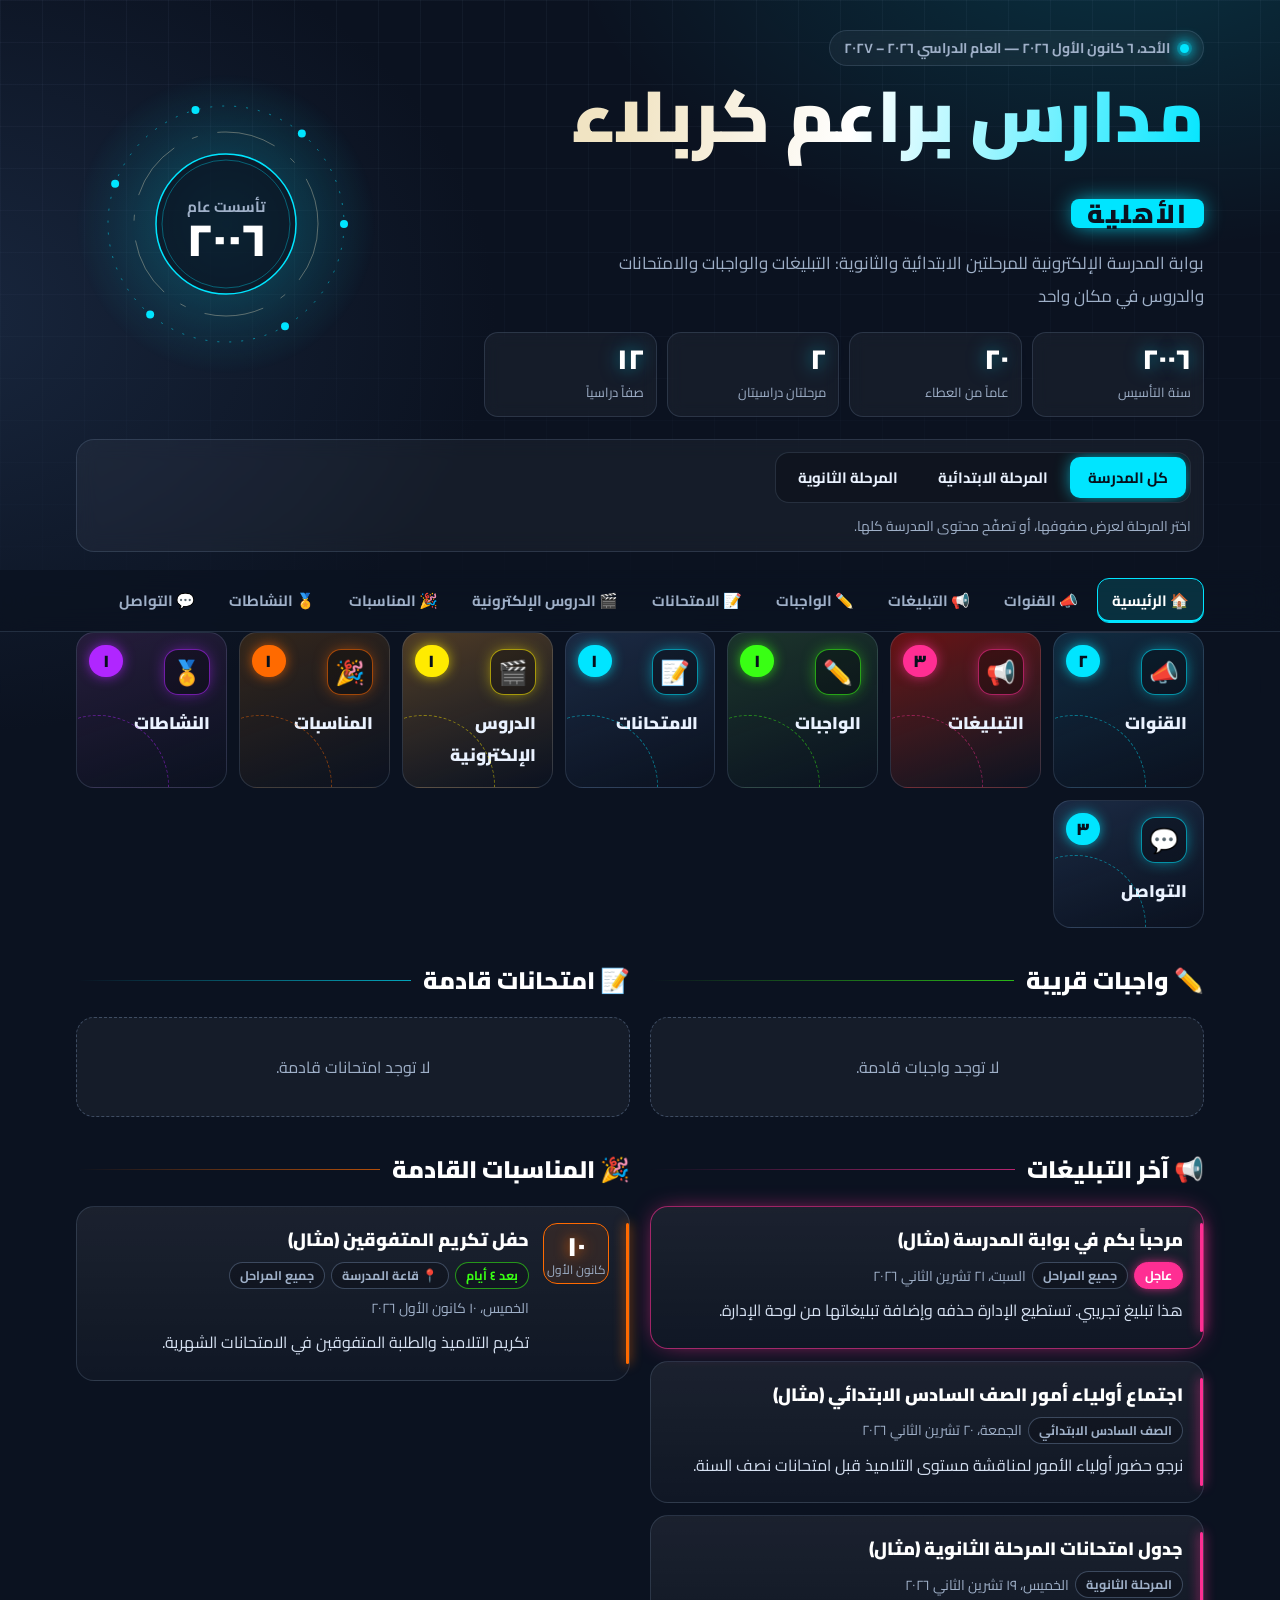
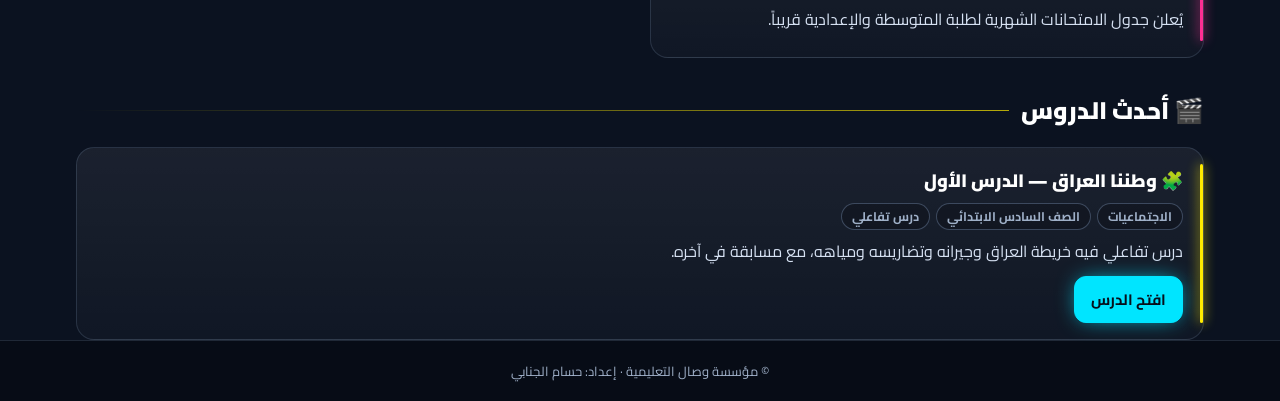
==== commit bf4e79a6: "Class codes, homework-only supervisors, in-channel private chat, self-hosted Cairo - Parents join th" ====
--- a/index.html
+++ b/index.html
@@ -5,7 +5,7 @@
 <meta name="viewport" content="width=device-width,initial-scale=1">
 <meta name="theme-color" content="#0B1220">
 <title>بوابة مدارس براعم كربلاء الأهلية</title>
-<link href="https://fonts.googleapis.com/css2?family=Cairo:wght@400;600;700;900&display=swap" rel="stylesheet">
+<link rel="stylesheet" href="assets/fonts/cairo.css">
 <link rel="stylesheet" href="assets/style.css">
 <script src="assets/common.js"></script>
 <script src="data/content.js"></script>
@@ -34,22 +34,36 @@
 <footer>© مؤسسة وصال التعليمية · إعداد: حسام الجنابي</footer>
 
 <script type="module">
-import {LIVE, init, loadSite, profile, F, db, auth, ensureAnon, now, tsText, errText} from './assets/db.js';
+import {LIVE, init, loadSite, profile, subscribePosts, joinClass, myMemberships, isPublicGrade, F, db, auth, ensureAnon, now, tsText, errText} from './assets/db.js';
 /* ============ البيانات والاختيار ============ */
 const PREVIEW = /[?&]preview\b/.test(location.search);
 let D = (PREVIEW && store.get(DRAFT_KEY)) || window.SCHOOL;
+window.P = null;
+let MEMS = [], OWNER = null, postsSub = null, booted = false;
 if(LIVE){ try{ await init(); D = await loadSite(); }catch(e){ console.error(e); D.loadError = true; } }
-window.P = null;
+/* الكادر يرى كل شيء؛ وولي الأمر يرى المحتوى العام ومحتوى الصفوف التي دخلها برمز */
+async function startPosts(){
+  if(postsSub) postsSub.stop();
+  postsSub = subscribePosts({all: !!window.P, grades: MEMS.map(m => m.grade)}, posts => {
+    Object.keys(SECTIONS).forEach(k => { if(Array.isArray(D[k])) D[k] = []; });
+    posts.forEach(x => { if(Array.isArray(D[x.type])) D[x.type].push(x); });
+    if(booted) refreshLive();
+  });
+  await postsSub.ready;
+}
 if(LIVE && !D.loadError){
-  const p = await profile().catch(() => null);
-  window.P = p && p.active ? p : null;
-  /* المنشورات الجديدة تظهر فوراً دون تحديث الصفحة */
-  F.onSnapshot(F.collection(db, 'posts'), snap => {
-    Object.keys(SECTIONS).forEach(k => { if(Array.isArray(D[k])) D[k] = []; });
-    snap.docs.forEach(d => { const x = {id: d.id, ...d.data({serverTimestamps: 'estimate'})}; if(Array.isArray(D[x.type])) D[x.type].push(x); });
-    refreshLive();
-  }, e => console.error(e));
-}
+  try{
+    const p = await profile().catch(() => null);
+    window.P = p && p.active ? p : null;
+    if(!window.P){ await ensureAnon(); MEMS = await myMemberships().catch(() => []); }
+    const o = await F.getDoc(F.doc(db, 'meta', 'owner')).catch(() => null);
+    OWNER = o && o.exists() ? o.data().uid : null;
+    await startPosts();
+  }catch(e){ console.error(e); }
+}
+const liveVisitor = () => LIVE && !D.loadError && !window.P;
+/* هل يرى الزائر محتوى صف معيّن؟ بلا قاعدة بيانات: نعم دائماً */
+const canSee = g => !liveVisitor() || !g || isPublicGrade(g) || MEMS.some(m => m.grade === g);
 let sel = store.get('wx2-sel') || {stage:'', grade:''};
 if(sel.grade && !allGrades(D).includes(sel.grade)) sel = {stage:'', grade:''};
 if(sel.stage && !D.stages.some(s => s.name === sel.stage)) sel = {stage:'', grade:''};
@@ -192,7 +206,7 @@
   return `
     ${PREVIEW ? '<div class="notice">أنت تشاهد معاينة المسودة المحفوظة في لوحة الإدارة على هذا الجهاز. لن يراها الآخرون قبل رفع ملف المحتوى.</div>' : ''}
     ${urgent.map(a => `<div class="urgent fade"><span class="node"></span><div><b>${esc(a.title)}</b> <span class="tag" style="color:#fff">${esc(audienceLabel(a.grade))}</span><div>${rich(a.body)}</div></div></div>`).join('')}
-    ${sel.grade ? `<div class="list" style="margin-bottom:12px">${chRow(chKeyOf(sel.grade))}</div>` : ''}
+    ${homeClasses()}
     <div class="tiles">${Object.entries(SECTIONS).map(([k, s]) => `
       <a class="tile fade" href="#${k}" style="--c:${s.c};--g:${s.glow}"><div class="ic">${s.icon}</div><b>${s.label}</b><span class="cnt">${toAr(count(k))}</span></a>`).join('')}
     </div>
@@ -213,6 +227,7 @@
   const subs = subjectsFor(D, sel.grade || (sel.stage ? STAGE_P + sel.stage : ''));
   return `
     ${head(k, s.label + ` <span class="muted" style="font-weight:700">· ${esc(selLabel())}</span>`)}
+    ${liveVisitor() && hasSub && (sel.grade ? !canSee(sel.grade) : !MEMS.length) ? `<div class="notice">لرؤية ${s.label} صف ابنك ادخل برمز الصف. <a class="btn sm pri" href="#join${sel.grade ? '-' + chKeyOf(sel.grade) : ''}">🔑 دخول برمز الصف</a></div>` : ''}
     <div class="filters">
       <input id="q" placeholder="ابحث في ${s.label}…" value="${esc(st.q || '')}" aria-label="بحث">
       ${hasSub ? `<select id="sub" aria-label="المادة"><option value="">كل المواد</option>${subs.map(x => `<option${st.sub === x ? ' selected' : ''}>${esc(x)}</option>`).join('')}</select>` : '<span></span>'}
@@ -450,6 +465,12 @@
   return d.toLocaleDateString('ar-IQ', {day:'numeric', month:'short'});
 }
 function chRow(key){
+  if(key !== 'all' && !canSee(chGrade(key))) return `
+    <a class="card chrow locked" href="#join-${key}" style="--g:${G('channels')}">
+      ${chAvatar(key)}
+      <div class="cbody"><div class="r1"><b>${esc(chName(key))}</b><span aria-label="مقفلة">🔒</span></div>
+        <div class="r2"><span class="muted prev">اضغط واكتب رمز الصف للانضمام</span></div></div>
+    </a>`;
   const its = chItems(key), last = its[its.length - 1], un = unreadOf(key, its);
   return `
     <a class="card chrow${un ? ' unread' : ''}" href="#ch-${key}" style="--g:${G('channels')}">
@@ -467,6 +488,7 @@
   return `
     ${head('channels', 'القنوات')}
     <p class="muted" style="margin-top:-6px">لكل صف قناة تجمع كل ما يُنشر له بالترتيب، مثل قنوات تلكرام. تابع قناة صف ابنك لتظهر في أعلى القائمة.</p>
+    ${liveVisitor() ? `<a class="btn pri" href="#join" style="margin:4px 0 6px">🔑 دخول صف ابني برمز الصف</a>` : ''}
     ${fol.length ? `<h3 style="margin-top:18px">⭐ قنواتي</h3><div class="list">${fol.map(chRow).join('')}</div>` : ''}
     <h3 style="margin-top:18px">🏫 المدرسة</h3><div class="list">${chRow('all')}</div>
     ${stages.map(s => `<h3 style="margin-top:18px">المرحلة ${esc(s.name)}</h3><div class="list">${s.grades.map(g => chRow(chKeyOf(g))).join('')}</div>`).join('')}`;
@@ -484,7 +506,7 @@
   else if(k === 'homework') act = linkBtn(it.link, it.examId ? '✏️ حلّ الواجب الآن' : 'فتح الرابط', 'pri sm');
   else act = linkBtn(it.link, 'فتح الرابط', 'sm');
   const t = tsOf(it), time = it.createdAt ? new Date(t).toLocaleTimeString('ar-IQ', {hour:'numeric', minute:'2-digit'}) : '';
-  const mine = window.P && it._k === 'channels' && (P.role === 'owner' || it.authorUid === P.uid);
+  const mine = window.P && (it._k === 'channels' || it._k === 'homework') && (P.role === 'owner' || it.authorUid === P.uid);
   return `
     <div class="msg${it.pinned ? ' pinned' : ''}" id="m-${esc(it.id)}">
       ${TYPE_LABEL[k] ? `<div class="mt" style="--g:${G(k)}">${TYPE_LABEL[k]}</div>` : ''}
@@ -512,33 +534,43 @@
 function channelView(key){
   theme('channels');
   if(key !== 'all' && !chGrade(key)) return emptyBox('القناة غير موجودة.');
-  const fol = follows().includes(key), n = chItems(key).length;
-  const staff = window.P;
+  if(key !== 'all' && !canSee(chGrade(key))) return joinView(key);
+  const fol = follows().includes(key), n = chItems(key).length, g = chGrade(key), Pr = window.P;
+  const canCh = Pr && Pr.role === 'owner';
+  const canHw = Pr && key !== 'all' && (Pr.role === 'owner' || !(Pr.gradesList || []).length || Pr.gradesList.includes(g));
+  const pm = liveVisitor() && OWNER && key !== 'all';
   return `
     <div class="chhead">
       <a class="btn sm" href="#channels" aria-label="كل القنوات">→</a>
       ${chAvatar(key)}
       <div style="flex:1;min-width:0"><b style="color:#fff;font-size:18px">${esc(chName(key))}</b><div class="muted">${toAr(n)} منشوراً</div></div>
+      ${pm ? '<button class="sm" id="pm">💬 مراسلة خاصة</button>' : ''}
       <button class="sm ${fol ? '' : 'pri'}" id="fol">${fol ? '✔ متابَعة' : '+ متابعة'}</button>
     </div>
     <div id="pin">${pinHTML(key)}</div>
     <div class="feed" id="feed">${feedHTML(key)}</div>
-    ${staff ? `
-    <form class="composer" id="cmp">
-      <textarea id="cbody" maxlength="6000" placeholder="اكتب منشوراً في ${esc(chName(key))}…" aria-label="نص المنشور"></textarea>
+    ${canCh || canHw ? `
+    <form class="composer" id="cmp" data-type="${canCh ? 'channels' : 'homework'}">
+      ${canCh && canHw ? `<div class="seg" id="ctype"><button type="button" data-ct="channels" class="on">📣 منشور في القناة</button><button type="button" data-ct="homework">✏️ واجب</button></div>` : ''}
+      <div id="hwf" class="grid" ${canCh ? 'hidden' : ''}>
+        <div class="full"><label for="ctitle">عنوان الواجب</label><input id="ctitle" maxlength="200"></div>
+        <div><label for="csub">المادة</label><select id="csub">${subjectsFor(D, g).map(x => `<option>${esc(x)}</option>`).join('')}</select></div>
+        <div><label for="cdue">آخر موعد للتسليم</label><input id="cdue" type="date"></div>
+      </div>
+      <textarea id="cbody" maxlength="6000" placeholder="${canCh ? 'اكتب منشوراً في ' + esc(chName(key)) + '…' : 'تفاصيل الواجب…'}" aria-label="النص"></textarea>
       <div class="row">
         <input id="clink" dir="ltr" placeholder="رابط (اختياري)" aria-label="رابط" style="flex:1;min-width:140px">
         <input id="cimg" dir="ltr" placeholder="رابط صورة (اختياري)" aria-label="رابط صورة" style="flex:1;min-width:140px">
-        <label class="check" style="display:flex;gap:6px;align-items:center;color:var(--tx)"><input type="checkbox" id="cpin"> تثبيت</label>
+        <label class="check" id="cpinw" style="display:${canCh ? 'flex' : 'none'};gap:6px;align-items:center;color:var(--tx)"><input type="checkbox" id="cpin"> تثبيت</label>
         <button class="pri" id="csend">نشر</button>
       </div>
       <div id="cerr"></div>
     </form>` : ''}`;
 }
 function wireChannel(key){
-  const feed = $('#feed'); if(!feed) return;
+  const feed = $('#feed'); if(!feed){ if($('#jf')) wireJoin(); return; }
   feed.scrollTop = feed.scrollHeight;
-  const its = chItems(key); if(its.length) markSeen(key, tsOf(its[its.length - 1]));
+  const its = chItems(key), g = chGrade(key); if(its.length) markSeen(key, tsOf(its[its.length - 1]));
   $('#fol').onclick = () => { const f = follows(); store.set('wx-follow', f.includes(key) ? f.filter(x => x !== key) : [key, ...f]); route(); };
   $('#pin').onclick = e => { const a = e.target.closest('[data-pin]'); if(!a) return; e.preventDefault(); const m = $('#m-' + a.dataset.pin); if(m){ m.scrollIntoView({block:'center'}); m.classList.add('flash'); setTimeout(() => m.classList.remove('flash'), 1500); } };
   feed.onclick = async e => {
@@ -546,19 +578,112 @@
     if(!await ask('حذف هذا المنشور من القناة؟', 'حذف')) return;
     try{ await F.deleteDoc(F.doc(db, 'posts', b.dataset.delmsg)); toast('حُذف'); }catch(x){ toast(errText(x)); }
   };
-  if($('#cmp')) $('#cmp').onsubmit = async e => {
+  if($('#pm')) $('#pm').onclick = () => privateMsg(g);
+  const form = $('#cmp'); if(!form) return;
+  if($('#ctype')) $('#ctype').onclick = e => {
+    const b = e.target.closest('[data-ct]'); if(!b) return;
+    form.dataset.type = b.dataset.ct; $$('#ctype button').forEach(x => x.classList.toggle('on', x === b));
+    const hw = b.dataset.ct === 'homework';
+    $('#hwf').hidden = !hw; $('#cpinw').style.display = hw ? 'none' : 'flex';
+    $('#cbody').placeholder = hw ? 'تفاصيل الواجب…' : 'اكتب منشوراً في ' + chName(key) + '…';
+  };
+  form.onsubmit = async e => {
     e.preventDefault();
-    const body = $('#cbody').value.trim(), link = $('#clink').value.trim(), image = $('#cimg').value.trim();
-    if(!body) return;
+    const hw = form.dataset.type === 'homework', v = id => $(id).value.trim();
+    const body = v('#cbody'), link = v('#clink'), image = v('#cimg');
+    if(hw && !v('#ctitle')) return $('#cerr').innerHTML = '<div class="alert">اكتب عنوان الواجب.</div>';
+    if(!body) return $('#cerr').innerHTML = '<div class="alert">اكتب النص.</div>';
     if(/\s/.test(link + image)) return $('#cerr').innerHTML = '<div class="alert">الرابط يحتوي على مسافات.</div>';
     const b = $('#csend'); b.disabled = true;
+    const base = {body, link, image, grade: g, public: isPublicGrade(g), date: todayISO(), authorUid: P.uid, authorName: P.name, createdAt: now(), updatedAt: now()};
     try{
-      await F.setDoc(F.doc(F.collection(db, 'posts')), {type: 'channels', title: '', body, link, image, pinned: $('#cpin').checked,
-        grade: chGrade(key), date: todayISO(), authorUid: P.uid, authorName: P.name, createdAt: now(), updatedAt: now()});
-      $('#cbody').value = ''; $('#clink').value = ''; $('#cimg').value = ''; $('#cpin').checked = false; $('#cerr').innerHTML = '';
+      await F.setDoc(F.doc(F.collection(db, 'posts')), hw
+        ? {...base, type: 'homework', title: v('#ctitle'), subject: $('#csub').value, due: $('#cdue').value}
+        : {...base, type: 'channels', title: '', pinned: $('#cpin').checked});
+      ['#cbody', '#clink', '#cimg', '#ctitle', '#cdue'].forEach(id => { if($(id)) $(id).value = ''; });
+      if($('#cpin')) $('#cpin').checked = false; $('#cerr').innerHTML = '';
+      toast(hw ? 'نُشر الواجب' : 'نُشر في القناة');
     }catch(x){ $('#cerr').innerHTML = `<div class="alert">${esc(errText(x))}</div>`; }
     b.disabled = false;
   };
+}
+/* الدخول برمز الصف */
+function joinView(key){
+  theme('channels');
+  const g = key && key !== 'all' ? chGrade(key) : '';
+  if(!liveVisitor()) return emptyBox('الدخول برمز الصف يعمل بعد ربط المنصة بقاعدة البيانات.');
+  return `
+    <div class="panel joinbox fade">
+      <div class="joinic" aria-hidden="true">🔑</div>
+      <h2>${g ? 'قناة الصف ' + esc(g) : 'الدخول إلى صف ابنك'}</h2>
+      <p class="muted">اكتب رمز الصف الذي أرسلته لك المدرسة، فتفتح لك قناة الصف وواجباته وامتحاناته ودروسه. يُحفظ دخولك على هذا الجهاز.</p>
+      <form id="jf" class="grid" style="grid-template-columns:1fr">
+        <div><label for="jc">رمز الصف</label><input id="jc" class="codein" dir="ltr" maxlength="8" autocomplete="off" autocapitalize="characters" spellcheck="false" placeholder="······" required></div>
+        <div><label for="jp">اسم ولي الأمر</label><input id="jp" maxlength="80" autocomplete="name" required></div>
+        <div><label for="js">اسم التلميذ أو الطالب</label><input id="js" maxlength="80" required></div>
+        <div id="jerr"></div>
+        <button class="pri" id="jgo">دخول الصف</button>
+      </form>
+    </div>`;
+}
+function wireJoin(){
+  $('#jc').oninput = e => { e.target.value = e.target.value.toUpperCase().replace(/[^A-Z0-9]/g, ''); };
+  $('#jf').onsubmit = async e => {
+    e.preventDefault();
+    const b = $('#jgo'); b.disabled = true; b.textContent = 'جارٍ التحقق…';
+    try{
+      const grade = await joinClass($('#jc').value, $('#jp').value, $('#js').value);
+      MEMS = await myMemberships(); await startPosts();
+      const key = chKeyOf(grade);
+      store.set('wx-follow', [key, ...follows().filter(x => x !== key)]);
+      sel = {stage: stageOf(D, grade), grade}; store.set('wx2-sel', sel); drawSel();
+      toast('أهلاً بك في قناة الصف ' + grade);
+      if(location.hash === '#ch-' + key) route(); else location.hash = 'ch-' + key;
+    }catch(x){ b.disabled = false; b.textContent = 'دخول الصف'; $('#jerr').innerHTML = `<div class="alert">${esc(errText(x))}</div>`; }
+  };
+}
+/* دردشة خاصة مع مشرف القنوات من داخل القناة */
+function privateMsg(g){
+  const m = MEMS.find(x => x.grade === g) || {};
+  const ownerName = ((D.staff || []).find(s => s.id === OWNER) || {}).name || 'مشرف القنوات';
+  const w = document.createElement('div'); w.className = 'modal';
+  w.innerHTML = `<div class="mbox" role="dialog" aria-modal="true" aria-label="مراسلة خاصة">
+    <h3 style="margin-top:0">💬 رسالة خاصة إلى ${esc(ownerName)}</h3>
+    <p class="muted">لا يراها أحد في القناة. ستحصل على رمز محادثة تتابع به الرد.</p>
+    <div class="grid" style="grid-template-columns:1fr 1fr">
+      <div><label for="pmp">اسم ولي الأمر</label><input id="pmp" maxlength="80" value="${esc(m.parentName || '')}"></div>
+      <div><label for="pms">اسم التلميذ</label><input id="pms" maxlength="80" value="${esc(m.studentName || '')}"></div>
+      <div class="full"><label for="pmt">الرسالة</label><textarea id="pmt" maxlength="3000"></textarea></div>
+    </div>
+    <div id="pme"></div>
+    <div class="row" style="margin-top:12px"><button class="pri" id="pmsend">إرسال</button><button id="pmx">إلغاء</button></div></div>`;
+  document.body.appendChild(w); $('#pmt').focus();
+  $('#pmx').onclick = () => w.remove();
+  $('#pmsend').onclick = async () => {
+    const v = id => $(id).value.trim();
+    if(!v('#pmp') || !v('#pms') || !v('#pmt')) return $('#pme').innerHTML = '<div class="alert">اكتب الاسمين والرسالة.</div>';
+    $('#pmsend').disabled = true;
+    try{
+      const u = await ensureAnon(), t = F.doc(F.collection(db, 'threads')), b = F.writeBatch(db);
+      b.set(t, {to: OWNER, toName: ownerName, parentUid: u.uid, parentName: v('#pmp'), studentName: v('#pms'), grade: g, section: '',
+        createdAt: now(), updatedAt: now(), lastFrom: 'parent', unreadStaff: true, unreadParent: false, status: 'open'});
+      b.set(F.doc(F.collection(db, 'threads', t.id, 'msgs')), {from: 'parent', text: v('#pmt'), at: now(), by: u.uid, byName: v('#pmp')});
+      await b.commit(); keepThread(t.id); w.remove(); location.hash = 'chat-' + t.id;
+    }catch(x){ $('#pmsend').disabled = false; $('#pme').innerHTML = `<div class="alert">${esc(errText(x))}</div>`; }
+  };
+}
+/* صفوفي في الرئيسية */
+function homeClasses(){
+  if(liveVisitor()){
+    const mine = MEMS.map(m => chKeyOf(m.grade)).filter(k => k !== '-1');
+    if(!mine.length) return `
+      <a class="card joincta fade" href="#join" style="--g:${G('channels')}">
+        <div class="joinic" aria-hidden="true">🔑</div>
+        <div><b>ادخل صف ابنك برمز الصف</b><div class="muted">تفتح لك قناة الصف وواجباته وامتحاناته ودروسه، ودردشة خاصة مع الإدارة.</div></div>
+      </a>`;
+    return `<h3 style="margin:4px 0 8px">⭐ صفوفي</h3><div class="list" style="margin-bottom:8px">${mine.map(chRow).join('')}</div><a class="btn sm" href="#join" style="margin-bottom:14px">+ إضافة صف آخر</a>`;
+  }
+  return sel.grade ? `<div class="list" style="margin-bottom:12px">${chRow(chKeyOf(sel.grade))}</div>` : '';
 }
 /* تحديث القنوات مباشرة عند نشر جديد (مع قاعدة البيانات) */
 function refreshLive(){
@@ -576,13 +701,14 @@
   /* روابط بسيطة مثل #homework و #lesson-l1 (والصيغة القديمة #/homework ما زالت تعمل) */
   const h = decodeURIComponent(location.hash.replace(/^#\/?/, ''));
   const [k, id] = h.startsWith('lesson') ? ['lesson', h.replace(/^lesson[-/]/, '')] : [h.split('/')[0], ''];
-  $$('#nav a').forEach(a => a.classList.toggle('on', a.dataset.k === (k || 'home') || (k === 'lesson' && a.dataset.k === 'lessons') || (k.startsWith('chat-') && a.dataset.k === 'contact') || (k.startsWith('ch-') && a.dataset.k === 'channels')));
+  $$('#nav a').forEach(a => a.classList.toggle('on', a.dataset.k === (k || 'home') || (k === 'lesson' && a.dataset.k === 'lessons') || (k.startsWith('chat-') && a.dataset.k === 'contact') || ((k.startsWith('ch-') || k.startsWith('join')) && a.dataset.k === 'channels')));
   const v = $('#view');
   if(chatUnsub){ chatUnsub(); chatUnsub = null; }
   if(k === 'contact'){ if(LIVE && !D.loadError){ v.innerHTML = contactLive(); wireContactLive(); } else { v.innerHTML = contact(); wireContact(); } }
   else if(LIVE && k.startsWith('chat-')){ v.innerHTML = chatView(k.slice(5)); wireChat(k.slice(5)); }
   else if(k === 'lesson') v.innerHTML = lesson(id);
   else if(k === 'channels') v.innerHTML = channelsView();
+  else if(k === 'join' || k.startsWith('join-')){ v.innerHTML = joinView(k.slice(5)); if($('#jf')) wireJoin(); }
   else if(k.startsWith('ch-')){ v.innerHTML = channelView(k.slice(3)); wireChannel(k.slice(3)); }
   else if(CARD[k]){ v.innerHTML = section(k); fillSection(k); }
   else v.innerHTML = home();
@@ -590,6 +716,7 @@
   $('#nav a.on')?.scrollIntoView({inline:'center', block:'nearest'});
 }
 window.addEventListener('hashchange', () => { route(); window.scrollTo({top: $('.topnav').offsetTop, behavior:'smooth'}); });
+booted = true;
 route();
 </script>
 </body>
--- a/assets/fonts/cairo.css
+++ b/assets/fonts/cairo.css
@@ -0,0 +1,3 @@
+/* خط Cairo مضمَّن داخل الموقع حتى يظهر دائماً دون الاعتماد على خوادم Google (رخصة OFL في OFL-LICENSE.txt) */
+@font-face{font-family:'Cairo';font-style:normal;font-display:swap;font-weight:200 1000;src:url(cairo-arabic-wght-normal.woff2) format('woff2-variations'),url(cairo-arabic-wght-normal.woff2) format('woff2');unicode-range: U+0600-06FF,U+0750-077F,U+0870-088E,U+0890-0891,U+0897-08E1,U+08E3-08FF,U+200C-200E,U+2010-2011,U+204F,U+2E41,U+FB50-FDFF,U+FE70-FE74,U+FE76-FEFC,U+102E0-102FB,U+10E60-10E7E,U+10EC2-10EC4,U+10EFC-10EFF,U+1EE00-1EE03,U+1EE05-1EE1F,U+1EE21-1EE22,U+1EE24,U+1EE27,U+1EE29-1EE32,U+1EE34-1EE37,U+1EE39,U+1EE3B,U+1EE42,U+1EE47,U+1EE49,U+1EE4B,U+1EE4D-1EE4F,U+1EE51-1EE52,U+1EE54,U+1EE57,U+1EE59,U+1EE5B,U+1EE5D,U+1EE5F,U+1EE61-1EE62,U+1EE64,U+1EE67-1EE6A,U+1EE6C-1EE72,U+1EE74-1EE77,U+1EE79-1EE7C,U+1EE7E,U+1EE80-1EE89,U+1EE8B-1EE9B,U+1EEA1-1EEA3,U+1EEA5-1EEA9,U+1EEAB-1EEBB,U+1EEF0-1EEF1}
+@font-face{font-family:'Cairo';font-style:normal;font-display:swap;font-weight:200 1000;src:url(cairo-latin-wght-normal.woff2) format('woff2-variations'),url(cairo-latin-wght-normal.woff2) format('woff2');unicode-range: U+0000-00FF,U+0131,U+0152-0153,U+02BB-02BC,U+02C6,U+02DA,U+02DC,U+0304,U+0308,U+0329,U+2000-206F,U+20AC,U+2122,U+2191,U+2193,U+2212,U+2215,U+FEFF,U+FFFD}
--- a/assets/style.css
+++ b/assets/style.css
@@ -196,3 +196,15 @@
 .daysep span{display:inline-block;padding:2px 12px;border-radius:20px;background:rgba(0,0,0,.4);border:1px solid var(--bd)}
 .composer{border:1px solid var(--bd);border-top:0;border-radius:0 0 var(--r) var(--r);padding:12px;background:rgba(11,18,32,.85);display:grid;gap:8px}
 .composer textarea{min-height:70px}
+
+/* ===== الدخول برمز الصف ===== */
+.joinbox{max-width:480px;margin:10px auto;text-align:center}
+.joinbox form{text-align:right}
+.joinic{width:64px;height:64px;margin:0 auto 6px;border-radius:20px;display:grid;place-items:center;font-size:30px;background:color-mix(in srgb,var(--glow) 14%,transparent);border:1px solid var(--glow);box-shadow:0 0 30px -8px var(--glow)}
+.codein{font-family:ui-monospace,Menlo,Consolas,monospace;font-size:28px;font-weight:700;letter-spacing:.45em;text-align:center;padding:12px 8px 12px calc(8px + .45em);text-transform:uppercase}
+.joincta{display:flex;gap:16px;align-items:center;text-decoration:none;color:inherit;margin-bottom:14px;border-color:color-mix(in srgb,var(--glow) 55%,transparent);box-shadow:0 0 34px -14px var(--glow);padding:16px 20px 16px 16px}
+.joincta .joinic{margin:0;flex:none}
+.joincta b{color:#fff;font-size:18px}
+.chrow.locked{opacity:.72}
+.chrow.locked:hover{opacity:1}
+.codebig{font-family:ui-monospace,Menlo,Consolas,monospace;font-size:20px;font-weight:700;letter-spacing:.2em;color:#fff;direction:ltr;display:inline-block;padding:2px 12px;border-radius:10px;border:1px dashed var(--glow);background:rgba(0,0,0,.3)}
